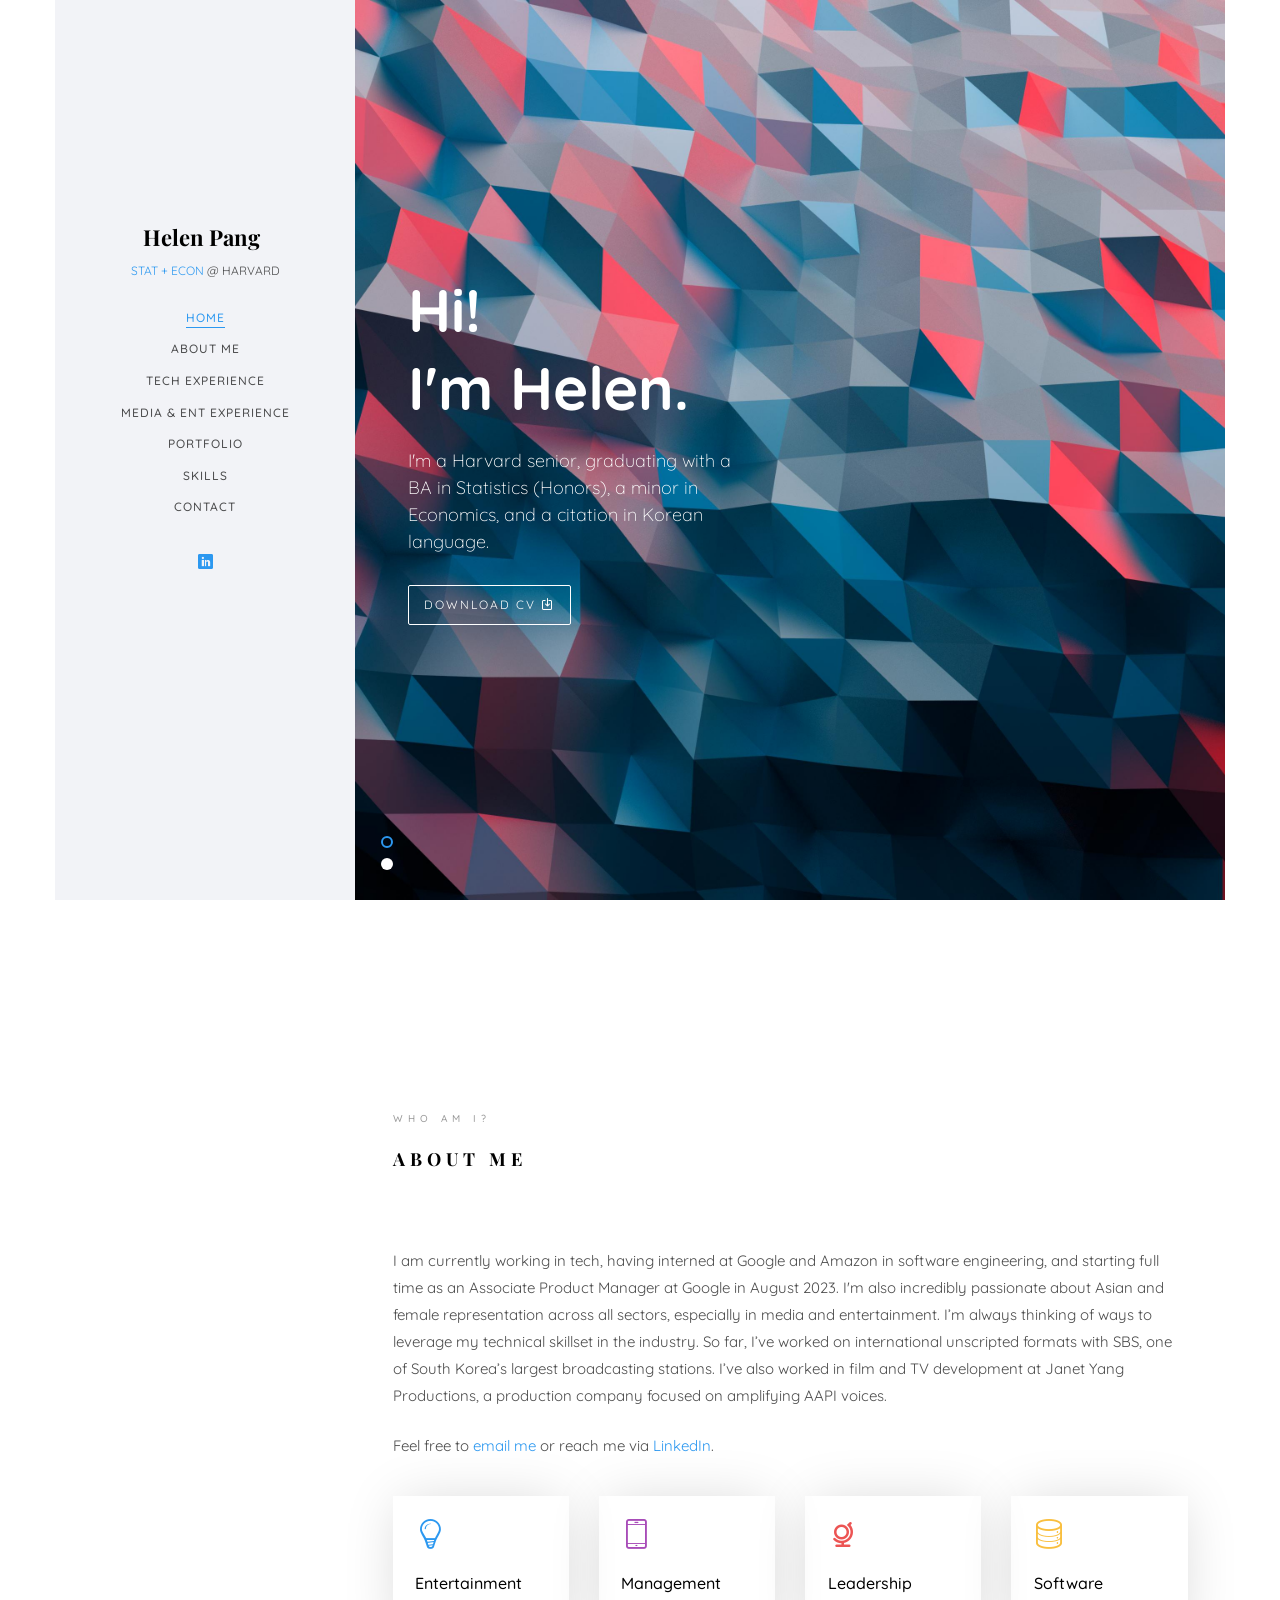
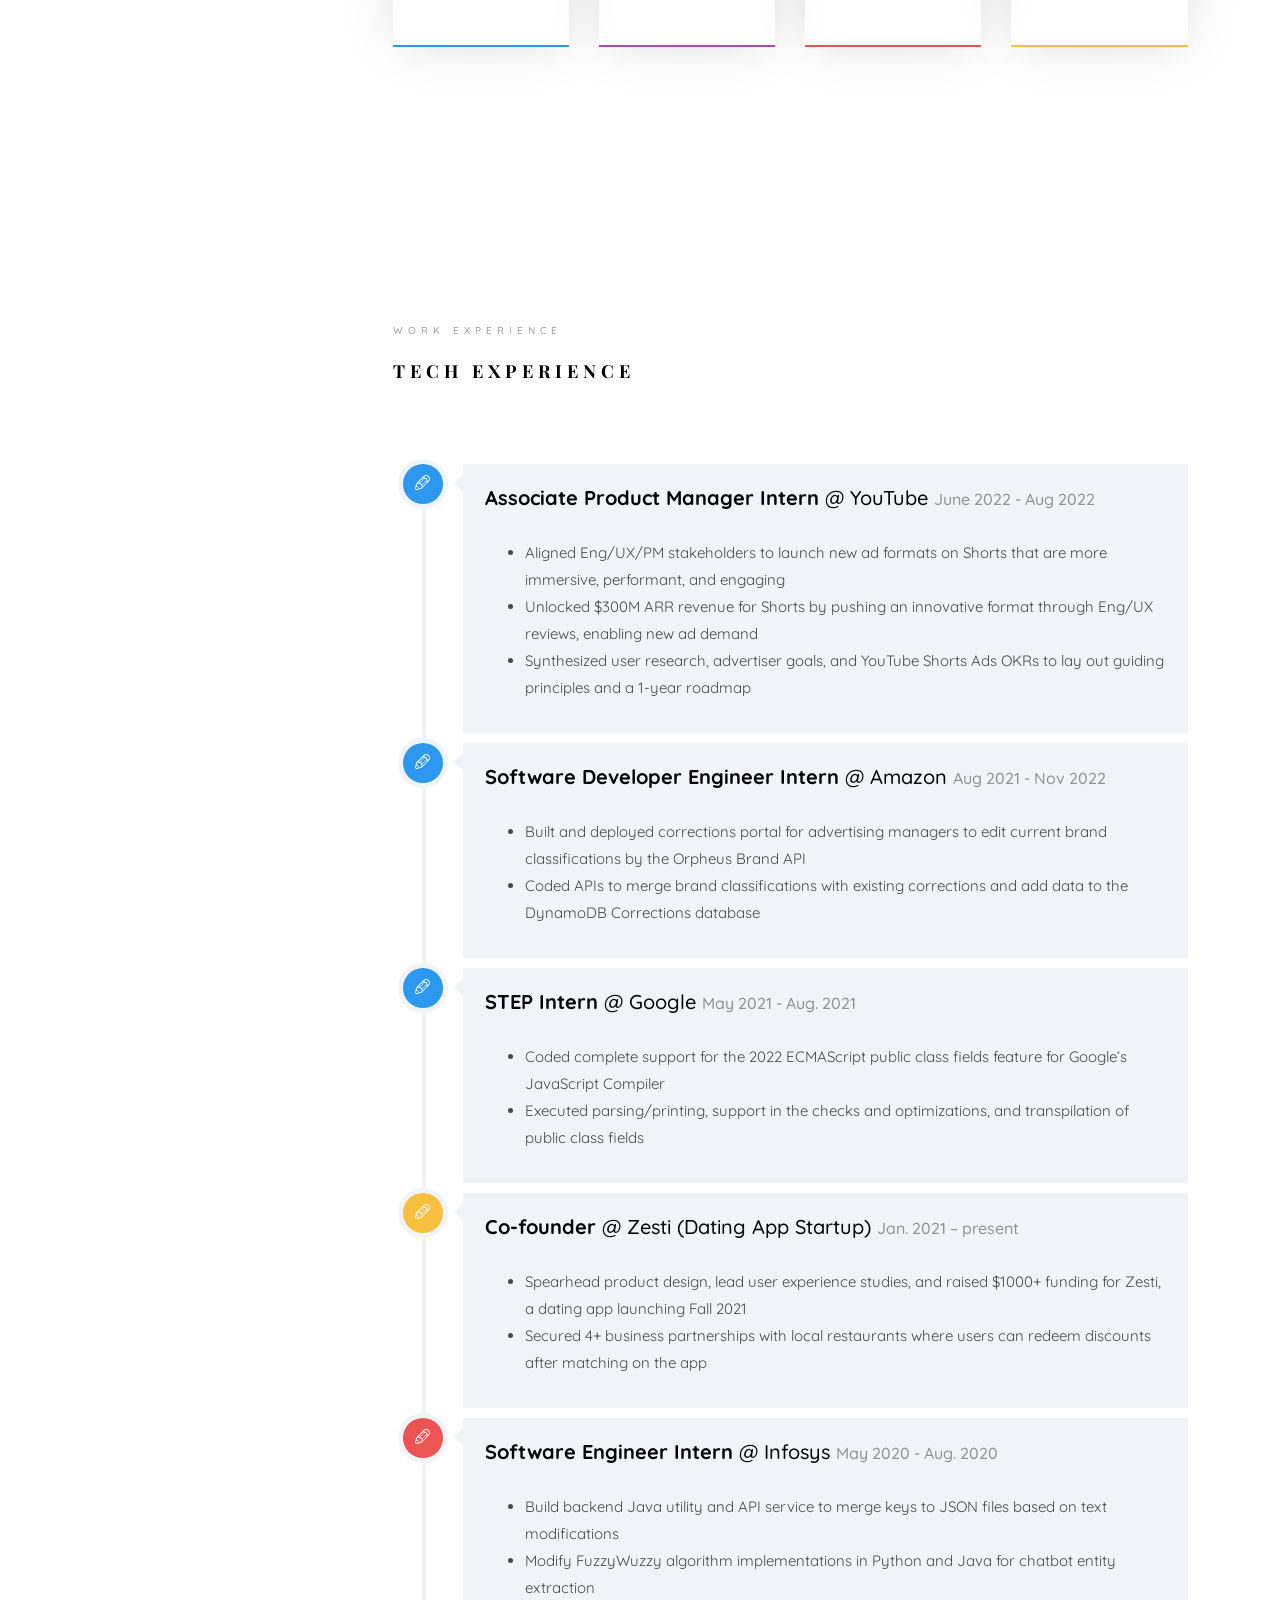
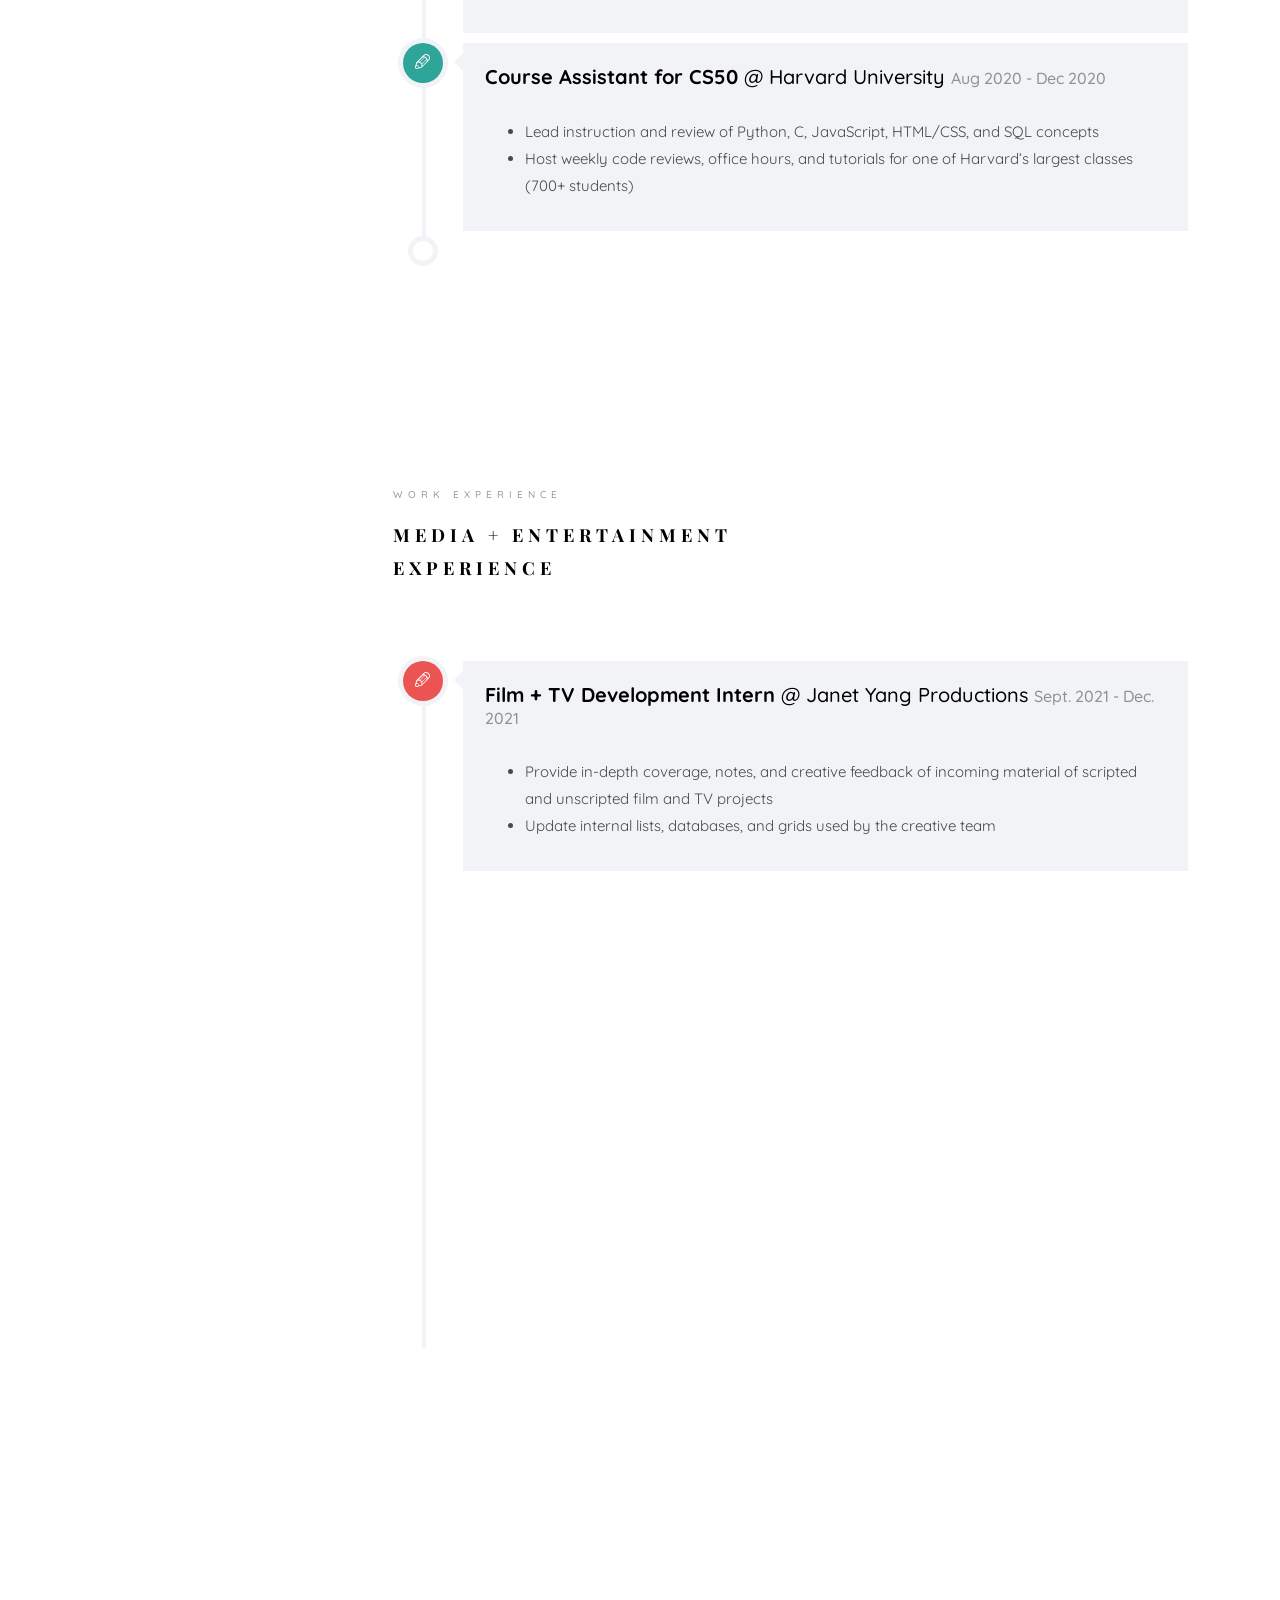
==== index.html @ 25d59688 "smal" ====
<!DOCTYPE HTML>
<html>
	<head>
	<meta charset="utf-8">
	<meta http-equiv="X-UA-Compatible" content="IE=edge">
	<title>Helen Pang</title>
	<meta name="viewport" content="width=device-width, initial-scale=1">
	<meta name="description" content="" />
	<meta name="keywords" content="" />
	<meta name="author" content="" />

  <!-- Facebook and Twitter integration -->
	<meta property="og:title" content=""/>
	<meta property="og:image" content=""/>
	<meta property="og:url" content=""/>
	<meta property="og:site_name" content=""/>
	<meta property="og:description" content=""/>
	<meta name="twitter:title" content="" />
	<meta name="twitter:image" content="" />
	<meta name="twitter:url" content="" />
	<meta name="twitter:card" content="" />

	<!-- Place favicon.ico and apple-touch-icon.png in the root directory -->
	<link rel="shortcut icon" href="favicon.ico">

	<link href="https://fonts.googleapis.com/css?family=Quicksand:300,400,500,700" rel="stylesheet">
	<link href="https://fonts.googleapis.com/css?family=Playfair+Display:400,400i,700" rel="stylesheet">
	
	<!-- Animate.css -->
	<link rel="stylesheet" href="css/animate.css">
	<!-- Icomoon Icon Fonts-->
	<link rel="stylesheet" href="css/icomoon.css">
	<!-- Bootstrap  -->
	<link rel="stylesheet" href="css/bootstrap.css">
	<!-- Flexslider  -->
	<link rel="stylesheet" href="css/flexslider.css">
	<!-- Flaticons  -->
	<link rel="stylesheet" href="fonts/flaticon/font/flaticon.css">
	<!-- Owl Carousel -->
	<link rel="stylesheet" href="css/owl.carousel.min.css">
	<link rel="stylesheet" href="css/owl.theme.default.min.css">
	<!-- Theme style  -->
	<link rel="stylesheet" href="css/style.css">

	<!-- Modernizr JS -->
	<script src="js/modernizr-2.6.2.min.js"></script>
	<!-- FOR IE9 below -->
	<!--[if lt IE 9]>
	<script src="js/respond.min.js"></script>
	<![endif]-->

	</head>
	<body>
	<div id="colorlib-page">
		<div class="container-wrap">
		<a href="#" class="js-colorlib-nav-toggle colorlib-nav-toggle" data-toggle="collapse" data-target="#navbar" aria-expanded="false" aria-controls="navbar"><i></i></a>
		<aside id="colorlib-aside" role="complementary" class="border js-fullheight">
			<div class="text-center">
				<div class="author-img" style="background-image: url(images/headshot.JPG);"></div>
				<h1 id="colorlib-logo"><a href="index.html">Helen Pang</a></h1>
				<span class="position"><a href="#">Stat + Econ</a> @ Harvard</span>
			</div>
			<nav id="colorlib-main-menu" role="navigation" class="navbar">
				<div id="navbar" class="collapse">
					<ul>
						<li class="active"><a href="#" data-nav-section="home">Home</a></li>
						<li><a href="#" data-nav-section="about">About Me</a></li>
						<li><a href="#" data-nav-section="experience1">Tech Experience</a></li>
						<li><a href="#" data-nav-section="experience2">Media & Ent Experience</a></li>
						<li><a href="#" data-nav-section="work">Portfolio</a></li>
						<li><a href="#" data-nav-section="skills">Skills</a></li>
						<li><a href="#" data-nav-section="contact">Contact</a></li>
					</ul>
				</div>
			</nav>

			<div class="colorlib-footer">
				<ul>
					<li><a href="https://www.linkedin.com/in/helen-pang" target=_blank><i class="icon-linkedin2"></i></a></li>
				</ul>
			</div>

		</aside>

		<div id="colorlib-main">
			<section id="colorlib-hero" class="js-fullheight" data-section="home">
				<div class="flexslider js-fullheight">
					<ul class="slides">
				   	<li style="background-image: url(images/geom.jpg);">
				   		<div class="overlay"></div>
				   		<div class="container-fluid">
				   			<div class="row">
					   			<div class="col-md-6 col-md-offset-3 col-md-pull-3 col-sm-12 col-xs-12 js-fullheight slider-text">
					   				<div class="slider-text-inner js-fullheight">
					   					<div class="desc">
						   					<h1>Hi! <br>I'm Helen.</h1>
						   					<h2>I'm a Harvard senior, graduating with a BA in Statistics (Honors), a minor in Economics, and a citation in Korean language. </h2>
												<p><a class="btn btn-primary btn-learn" href="./Helen Pang - Resume.pdf" download>Download CV <i class="icon-download4"></i></a></p>
											</div>
					   				</div>
					   			</div>
					   		</div>
				   		</div>
				   	</li>
				   	<li style="background-image: url(images/ggeom.jpg);">
				   		<div class="overlay"></div>
				   		<div class="container-fluid">
				   			<div class="row">
					   			<div class="col-md-6 col-md-offset-3 col-md-pull-3 col-sm-12 col-xs-12 js-fullheight slider-text">
					   				<div class="slider-text-inner">
					   					<div class="desc">
						   					<h1><br>Media &<br>Tech &<br>Data &<br> Leadership</h1>
												<h2>I am passionate about uplifting Asian and Asian-American perspectives. I apply quantitative methods to tangible fields: technology, product management, and statistics. Currently breaking into entertainment.</h2>
												<p><a class="btn btn-primary btn-learn" href="#portfolio" >View Portfolio <i class="icon-briefcase3"></i></a></p>
											</div>
					   				</div>
					   			</div>
					   		</div>
				   		</div>
				   	</li>
				  	</ul>
			  	</div>
			</section>

			<section class="colorlib-about" data-section="about">
				<div class="colorlib-narrow-content">
					<div class="row">
						<div class="col-md-12">
							<div class="row row-bottom-padded-sm animate-box" data-animate-effect="fadeInLeft">
								<div class="col-md-12">
									<div class="about-desc">
										<span class="heading-meta">Who Am I?</span>
										<h2 class="colorlib-heading">About Me</h2>
										<p>I am currently working in tech, having interned at Google and Amazon in software engineering, and starting full time as an Associate Product Manager at Google in August 2023. I'm also incredibly passionate about Asian and female representation across all sectors, especially in media and entertainment. I’m always thinking of ways to leverage my technical skillset in the industry. So far, I’ve worked on international unscripted formats with SBS, one of South Korea’s largest broadcasting stations. I’ve also worked in film and TV development at Janet Yang Productions, a production company focused on amplifying AAPI voices. </p>
										<p>Feel free to <a href="mailto:hpang@college.harvard.edu">email me</a> or reach me via <a href="https://www.linkedin.com/in/helen-pang" target="_blank">LinkedIn</a>.</p>
									</div>
								</div>
							</div>

							<div class="row">
								<div class="col-md-3 animate-box" data-animate-effect="fadeInLeft">
									<div class="services color-1">
										<span class="icon2"><i class="icon-bulb"></i></span>
										<h3>Entertainment</h3>
									</div>
								</div>
								<div class="col-md-3 animate-box" data-animate-effect="fadeInBottom">
									<div class="services color-4">
										<span class="icon2"><i class="icon-phone3"></i></span>
										<h3>Management</h3>
									</div>
								</div>
								<div class="col-md-3 animate-box" data-animate-effect="fadeInRight">
									<div class="services color-2">
										<span class="icon2"><i class="icon-globe-outline"></i></span>
										<h3>Leadership</h3>
									</div>
								</div>
								<div class="col-md-3 animate-box" data-animate-effect="fadeInTop">
									<div class="services color-3">
										<span class="icon2"><i class="icon-data"></i></span>
										<h3>Software</h3>
									</div>
								</div>
								
							</div>
						</div>
					</div>
				</div>
			</section>
				<section class="colorlib-experience" data-section="experience1">
				<div class="colorlib-narrow-content">
					<div class="row">
						<div class="col-md-6 col-md-offset-3 col-md-pull-3 animate-box" data-animate-effect="fadeInLeft">
							<span class="heading-meta">Work Experience</span>
							<h2 class="colorlib-heading animate-box">Tech Experience</h2>
						</div>
					</div>
					<div class="row">
						<div class="col-md-12">
				         <div class="timeline-centered">
							 	<article class="timeline-entry animate-box" data-animate-effect="fadeInLeft">
									<div class="timeline-entry-inner">

										<div class="timeline-icon color-1">
												<i class="icon-pen2"></i>
										</div>

										<div class="timeline-label">
												<h2><a href="#"><strong>Associate Product Manager Intern </strong> @ YouTube</a> <span> June 2022 - Aug 2022</span></h2>
												<ul>
													<li>Aligned Eng/UX/PM stakeholders to launch new ad formats on Shorts that are more immersive, performant, and engaging</li>
													<li>Unlocked $300M ARR revenue for Shorts by pushing an innovative format through Eng/UX reviews, enabling new ad demand</li>
													<li>Synthesized user research, advertiser goals, and YouTube Shorts Ads OKRs to lay out guiding principles and a 1-year roadmap</li>

											 	</ul>												 
										</div>
									</div>
								</article>
								<article class="timeline-entry animate-box" data-animate-effect="fadeInRight">
									<div class="timeline-entry-inner">

										<div class="timeline-icon color-1">
												<i class="icon-pen2"></i>
										</div>

										<div class="timeline-label">
												<h2><a href="#"><strong>Software Developer Engineer Intern</strong> @ Amazon</a> <span> Aug 2021 - Nov 2022</span></h2>
												<ul>
													<li>Built and deployed corrections portal for advertising managers to edit current brand classifications by the Orpheus Brand API</li>
													<li>Coded APIs to merge brand classifications with existing corrections and add data to the DynamoDB Corrections database</li>

											 	</ul>												 
										</div>
									</div>
								</article>
								<article class="timeline-entry animate-box" data-animate-effect="fadeInLeft">
									<div class="timeline-entry-inner">

										<div class="timeline-icon color-1">
												<i class="icon-pen2"></i>
										</div>

										<div class="timeline-label">
												<h2><a href="#"><strong>STEP Intern</strong> @ Google</a> <span> May 2021 - Aug. 2021</span></h2>
												<ul>
													<li>Coded complete support for the 2022 ECMAScript public class fields feature for Google’s JavaScript Compiler</li>
													<li>Executed parsing/printing, support in the checks and optimizations, and transpilation of public class fields</li>
											 	</ul>												 
										</div>
									</div>
								</article>
								<article class="timeline-entry animate-box" data-animate-effect="fadeInRight">
										<div class="timeline-entry-inner">
											 <div class="timeline-icon color-3">
													<i class="icon-pen2"></i>
											 </div>
											 <div class="timeline-label">
												 <h2><a href="#"><strong>Co-founder</strong> @ Zesti (Dating App Startup)</a> <span>Jan. 2021 – present</span></h2>
													 <ul>
														 <li>Spearhead product design, lead user experience studies, and raised $1000+ funding for Zesti, a dating app launching Fall 2021</li>
														 <li>Secured 4+ business partnerships with local restaurants where users can redeem discounts after matching on the app
														</li>
													</ul>
											 </div>
										</div>
								</article>
									<article class="timeline-entry animate-box" data-animate-effect="fadeInLeft">
										<div class="timeline-entry-inner">

											 <div class="timeline-icon color-2">
													<i class="icon-pen2"></i>
											 </div>

											 <div class="timeline-label">
													<h2><a href="#"><strong>Software Engineer Intern</strong> @ Infosys</a> <span> May 2020 - Aug. 2020</span></h2>
													<ul>
														<li>Build backend Java utility and API service to merge keys to JSON files based on text modifications</li>
														<li>Modify FuzzyWuzzy algorithm implementations in Python and Java for chatbot entity extraction</li>
												 </ul>											 
											</div>
										</div>
								 	</article>
					       
							<article class="timeline-entry animate-box" data-animate-effect="fadeInRight">
									<div class="timeline-entry-inner">
										 <div class="timeline-icon color-5">
												<i class="icon-pen2"></i>
										 </div>
										 <div class="timeline-label">
											 <h2><a href="#"><strong>Course Assistant for CS50</strong> @ Harvard University</a> <span>Aug 2020 - Dec 2020</span></h2>
												 <ul>
													 <li>Lead instruction and review of Python, C, JavaScript, HTML/CSS, and SQL concepts</li>
													 <li>Host weekly code reviews, office hours, and tutorials for one of Harvard’s largest classes (700+ students)</li>
												</ul>
										 </div>
									</div>
								</article>
							
					         <article class="timeline-entry begin animate-box" data-animate-effect="fadeInBottom">
					            <div class="timeline-entry-inner">
					               <div class="timeline-icon color-none">
					               </div>
					            </div>
					         </article>
					      </div>
					   </div>
				   </div>
				</div>
			</section>

			<section class="colorlib-experience" data-section="experience2">
					<div class="colorlib-narrow-content">
						<div class="row">
							<div class="col-md-6 col-md-offset-3 col-md-pull-3 animate-box" data-animate-effect="fadeInLeft">
								<span class="heading-meta">Work Experience</span>
								<h2 class="colorlib-heading animate-box">Media + Entertainment Experience</h2>
							</div>
						</div>
						<div class="row">
							<div class="col-md-12">
							 <div class="timeline-centered">
								
							<article class="timeline-entry animate-box" data-animate-effect="fadeInRight">
									<div class="timeline-entry-inner">
										 <div class="timeline-icon color-2">
												<i class="icon-pen2"></i>
										 </div>
										 <div class="timeline-label">
											 <h2><a href="#"><strong>Film + TV Development Intern</strong> @ Janet Yang Productions</a> <span>Sept. 2021 - Dec. 2021</span></h2>
												 <ul>
													 <li>Provide in-depth coverage, notes, and creative feedback of incoming material of scripted and unscripted film and TV projects</li>
													 <li>Update internal lists, databases, and grids used by the creative team</li>
												</ul>
										 </div>
									</div>
							</article>	
							
								<article class="timeline-entry animate-box" data-animate-effect="fadeInLeft">
											<div class="timeline-entry-inner">
												 <div class="timeline-icon color-5">
														<i class="icon-pen2"></i>
												 </div>
												 <div class="timeline-label">
													 <h2><a href="#"><strong>Global Content Business Team Intern</strong> @ Seoul Broadcasting Station</a> <span>Feb. 2021 – June 2021</span></h2>
														 <ul>
															 <li>Devised pitching and marketing strategy for the selling of SBS’ Korean reality television show formats to the United States</li>
															 <li>Mapped out competitive landscape and generated contacts for SBS’ entry to the Korean pop concert industry in America</li>
														</ul>
												 </div>
											</div>
								</article>
								

								<article class="timeline-entry animate-box" data-animate-effect="fadeInRight">
										<div class="timeline-entry-inner">
											 <div class="timeline-icon color-5">
													<i class="icon-pen2"></i>
											 </div>
											 <div class="timeline-label">
												 <h2><a href="#"><strong>Conference Director</strong> @ Harvard Association for US-China Relations</a> <span>Sept. 2019 - Present</span></h2>
													 <ul>
														 <li>Directed logistics for 1400 attendees of G20 Summit partner HSYLC, the largest student-run educational conference in China</li>
														 <li>Built student portals and wrote class-sorting algorithm for conferences under HAUSCRTech</li>
													</ul>
											 </div>
										</div>
								</article>
	
							   
	
								 <article class="timeline-entry begin animate-box" data-animate-effect="fadeInBottom">
									<div class="timeline-entry-inner">
									   <div class="timeline-icon color-none">
									   </div>
									</div>
								 </article>
							  </div>
						   </div>
					   </div>
					</div>
				</section>

				<section class="colorlib-work" data-section="work" id="portfolio">
					<div class="colorlib-narrow-content">
						<div class="row">
							<div class="col-md-6 col-md-offset-3 col-md-pull-3 animate-box" data-animate-effect="fadeInLeft">
								<span class="heading-meta">My Work</span>
								<h2 class="colorlib-heading animate-box">Portfolio</h2>
							</div>
						</div>
						<div class="row">
							<div class="col-md-6 animate-box" data-animate-effect="fadeInRight">
								<div class="project" style="background-image: url(images/zesti.jpg);">
									<div class="desc">
										<div class="con">
											<h3><a href="work.html">Zesti</a></h3>
											<span>Harvard-founded dating app launching Fall 2021. Join our waitlist!</span>
											<p class="icon">
												<span><a href="https://www.zestiharvard.com/" target=_blank>Website</a></span>
												<span><a href="https://www.zestiharvard.com/" target=_blank><i class="icon-share3"></i></a></span>
											</p>
										</div>
									</div>
								</div>
							</div>
						<div class="row">
							<div class="col-md-6 animate-box" data-animate-effect="fadeInLeft">
								<div class="project" style="background-image: url(images/captionr.png);">
									<div class="desc">
										<div class="con">
											<h3><a href="work.html">Captionr</a></h3>
											<span>Full stack picture captioning social media platform. Created for Harvard Student Agencies DEV Winter Bootcamp.</span>
											<p class="icon">
												<span><a href="https://github.com/helenlpang/captionr" target=_blank>Github</a></span>
												<span><a href="#" target=_blank><i class="icon-share3"></i></a></span>
											</p>
										</div>
									</div>
								</div>
							</div>
							<div class="col-md-6 animate-box" data-animate-effect="fadeInRight">
								<div class="project" style="background-image: url(images/aacf.png);">
									<div class="desc">
										<div class="con">
											<h3><a href="https://helenlpang.github.io/aacf-website" target=_blank>Church Finder + AACF Database</a></h3>
											<span>Church finder for the Cambridge area and membership database for the Harvard-Radcliffe Asian American Christian Fellowship.</span>
											<p class="icon">
												<span><a href="https://github.com/helenlpang/aacf-website" target=_blank>Github</a></span>
												<span><a href="https://helenlpang.github.io/aacf-website" target=_blank><i class="icon-share3"></i></a></span>
											</p>
										</div>
									</div>
								</div>
							</div>
							<div class="col-md-6 animate-box" data-animate-effect="fadeInRight">
								<div class="project" style="background-image: url(images/network.png);">
									<div class="desc">
										<div class="con">
											<h3><a href="https://jeremiah-kim.shinyapps.io/Social_Connections/" target=_blank>Harvard Social Connection Analysis</a></h3>
											<span>Social network analysis and data visualization for the social environment of Harvard's Class of 2023.</span>
											<p class="icon">
												<span><a href="https://github.com/helenlpang/Social_Connections_Public" target=_blank>Github</a></span>
												<span><a href="https://jeremiah-kim.shinyapps.io/Social_Connections/" target=_blank><i class="icon-share3"></i></a></span>
											</p>
										</div>
									</div>
								</div>
							</div>
							<div class="col-md-6 animate-box" data-animate-effect="fadeInTop">
								<div class="project" style="background-image: url(images/breeze.gif);">
									<div class="desc">
										<div class="con">
											<h3><a href="https://devpost.com/software/breeze-m7sb5a" target=_blank>Breeze</a></h3>
											<span>Tech and hardware startup @ University of Pennsylvania. Automated window attachment which opens and closes based on temperature and weather detection.</span>
											<p class="icon">
												<span><a href="https://devpost.com/software/breeze-m7sb5a" target=_blank><i class="icon-share3"></i></a></span>
											</p>
										</div>
									</div>
								</div>
							</div>
							<div class="col-md-6 animate-box" data-animate-effect="fadeInBottom">
								<div class="project" style="background-image: url(images/poster.png);">
									<div class="desc">
										<div class="con">
											<h3><a href="https://drive.google.com/file/d/1cWxyV0iwoKXc0q15_zpFZFiiLJtedRcu/view?usp=sharing" target=_blank>Space Battery Research</a></h3>
											<span>Completed 360-hour research project at the University of Kentucky. Searched for liquid electrolyte for space battery. Worked in conjunction with MIT.</span>
											<p class="icon">
												<span><a href="https://drive.google.com/file/d/1cWxyV0iwoKXc0q15_zpFZFiiLJtedRcu/view?usp=sharing" target=_blank><i class="icon-share3"></i></a></span>
											</p>
										</div>
									</div>
								</div>
							</div>
							<div class="col-md-6 animate-box" data-animate-effect="fadeInLeft">
								<div class="project" style="background-image: url(images/inverse.png);">
									<div class="desc">
										<div class="con">
											<h3><a href="https://www.inverse.com/article/48326-helen-pang-chem-and-coding-rock-star" target=_blank>Inverse Spotlight Feature</a></h3>
											<span>Spotlighted on Inverse's front page for my national girls in STEM advocacy. </span>
											<p class="icon">
												<span><a href="https://www.inverse.com/article/48326-helen-pang-chem-and-coding-rock-star" target=_blank><i class="icon-share3"></i></a></span>
											</p>
										</div>
									</div>
								</div>
							</div>
							<div class="col-md-6 animate-box" data-animate-effect="fadeInRight">
								<div class="project" style="background-image: url(images/PP.png);">
									<div class="desc">
										<div class="con">
											<h3><a href="http://kgsc.org/2016/05/pursuing-passions/" target=_blank>KGSC Article Feature</a></h3>
											<span>Authored an article for the Kentucky Girls in STEM Collaborative arguing for youth representation in STEM advocacy initatives.</span>
											<p class="icon">
												<span><a href="http://kgsc.org/2016/05/pursuing-passions/" target=_blank><i class="icon-share3"></i></a></span>
											</p>
										</div>
									</div>
								</div>
							</div>
						</div>
						
					</div>
				</section>

			
			<section class="colorlib-skills" data-section="skills">
				<div class="colorlib-narrow-content">
					<div class="row">
						<div class="col-md-6 col-md-offset-3 col-md-pull-3 animate-box" data-animate-effect="fadeInLeft">
							<span class="heading-meta"> My Skills </span>
							<h2 class="colorlib-heading animate-box">Coding Languages & Frameworks</h2>
						</div>
					</div>
					<div class="row">
						<div class="col-md-6 animate-box" data-animate-effect="fadeInLeft">
							<div class="progress-wrap">
								<h3>Java</h3>
								<div class="progress">
								 	<div class="progress-bar color-1" role="progressbar" aria-valuenow="95"
								  	aria-valuemin="0" aria-valuemax="100" style="width:95%">
								    <!-- <span>95%</span> -->
								  	</div>
								</div>
							</div>
						</div>
						<div class="col-md-6 animate-box" data-animate-effect="fadeInRight">
							<div class="progress-wrap">
								<h3>React</h3>
								<div class="progress">
								 	<div class="progress-bar color-2" role="progressbar" aria-valuenow="70"
								  	aria-valuemin="0" aria-valuemax="100" style="width:70%">
								    <!-- <span>60%</span> -->
								  	</div>
								</div>
							</div>
						</div>
						<div class="col-md-6 animate-box" data-animate-effect="fadeInLeft">
							<div class="progress-wrap">
								<h3>Python</h3>
								<div class="progress">
								 	<div class="progress-bar color-3" role="progressbar" aria-valuenow="75"
								  	aria-valuemin="0" aria-valuemax="100" style="width:75%">
								    <!-- <span>75%</span> -->
								  	</div>
								</div>
							</div>
						</div>
						<div class="col-md-6 animate-box" data-animate-effect="fadeInRight">
							<div class="progress-wrap">
								<h3>JavaScript</h3>
								<div class="progress">
								 	<div class="progress-bar color-4" role="progressbar" aria-valuenow="85"
								  	aria-valuemin="0" aria-valuemax="100" style="width:85%">
								    <!-- <span>80%</span> -->
								  	</div>
								</div>
							</div>
						</div>
						<div class="col-md-6 animate-box" data-animate-effect="fadeInLeft">
							<div class="progress-wrap">
								<h3>C</h3>
								<div class="progress">
								 	<div class="progress-bar color-5" role="progressbar" aria-valuenow="60"
								  	aria-valuemin="0" aria-valuemax="100" style="width:60%">
								    <!-- <span>60%</span> -->
								  	</div>
								</div>
							</div>
						</div>
						<div class="col-md-6 animate-box" data-animate-effect="fadeInRight">
							<div class="progress-wrap">
								<h3>HTML/CSS</h3>
								<div class="progress">
								 	<div class="progress-bar color-6" role="progressbar" aria-valuenow="85"
								  	aria-valuemin="0" aria-valuemax="100" style="width:85%">
								    <!-- <span>85%</span> -->
								  	</div>
								</div>
							</div>
						</div>
						<div class="col-md-6 animate-box" data-animate-effect="fadeInRight">
								<div class="progress-wrap">
									<h3>R</h3>
									<div class="progress">
										 <div class="progress-bar color-7" role="progressbar" aria-valuenow="85"
											aria-valuemin="0" aria-valuemax="100" style="width:85%">
											<!-- <span>85%</span> -->
											</div>
									</div>
								</div>
							</div>
							<div class="col-md-6 animate-box" data-animate-effect="fadeInRight">
									<div class="progress-wrap">
										<h3>SQL</h3>
										<div class="progress">
											 <div class="progress-bar color-8" role="progressbar" aria-valuenow="90"
												aria-valuemin="0" aria-valuemax="100" style="width:90%">
												<!-- <span>95%</span> -->
												</div>
										</div>
									</div>
								</div>
					</div>
				</div>
			</section>
 
			<section class="colorlib-services" data-section="services">
				<div class="colorlib-narrow-content">
					<div class="row">
						<div class="col-md-6 col-md-offset-3 col-md-pull-3 animate-box" data-animate-effect="fadeInLeft">
							<h2 class="colorlib-heading">Stacks I have used</h2>
						</div>
					</div>
					<div class="row row-pt-md">
						<div class="col-md-4 text-center animate-box">
							<div class="services color-1">
								<span class="icon">
									<i class="icon-bulb"></i>
								</span>
								<div class="desc">
									<h3>MERN Stack</h3>
									<p>JavaScript + MongoDB + Express + ReactJS + Node.js <br/><br/></p>
									<h4>Project: <a href="https://github.com/helenlpang/aacf-website" target="_blank">Church Finder</a></h4>
								</div>
							</div>
						</div>
						<div class="col-md-4 text-center animate-box">
							<div class="services color-2">
								<span class="icon">
									<i class="icon-data"></i>
								</span>
								<div class="desc">
									<h3>PRAN Stack</h3>
									<p>Postgres + React.js + Apollo (GraphQL) + Node.js <br/><br/></p>
									<h4>Project: <a href="https://github.com/helenlpang/captionr" target="_blank">Captionr</a></h4>
								</div>
							</div>
						</div>

					</div>
				</div>
			</section>
			
		 
			<section class="colorlib-contact" data-section="contact">
				<div class="colorlib-narrow-content">
					<div class="row">
						<div class="col-md-6 col-md-offset-3 col-md-pull-3 animate-box" data-animate-effect="fadeInLeft">
							<span class="heading-meta">Get in Touch</span>
							<h2 class="colorlib-heading">Contact</h2>
						</div>
					</div>
					<div class="row">
						<div class="col-md-5">
							<div class="colorlib-feature colorlib-feature-sm animate-box" data-animate-effect="fadeInLeft">
								<div class="colorlib-icon">
									<a href="mailto:hpang@college.harvard.edu"><i class="icon-mail5"></i></a>
								</div>
								<div class="colorlib-text">
									<a href="mailto:hpang@college.harvard.edu">hpang@college.harvard.edu</a>
								</div>
							</div>
						
							<div class="colorlib-feature colorlib-feature-sm animate-box" data-animate-effect="fadeInLeft">
								<div class="colorlib-icon">
									<a href="https://www.linkedin.com/in/helen-pang"><i class="icon-social-linkedin"></i></a>
								</div>
								<div class="colorlib-text">
									<a href="https://www.linkedin.com/in/helen-pang">linkedin.com/in/helen-pang</a>
								</div>
							</div>

						</div>
						

					</div>
				</div>
			</section>

		</div><!-- end:colorlib-main -->
	</div><!-- end:container-wrap -->
	</div><!-- end:colorlib-page -->

	<!-- jQuery -->
	<script src="js/jquery.min.js"></script>
	<!-- jQuery Easing -->
	<script src="js/jquery.easing.1.3.js"></script>
	<!-- Bootstrap -->
	<script src="js/bootstrap.min.js"></script>
	<!-- Waypoints -->
	<script src="js/jquery.waypoints.min.js"></script>
	<!-- Flexslider -->
	<script src="js/jquery.flexslider-min.js"></script>
	<!-- Owl carousel -->
	<script src="js/owl.carousel.min.js"></script>
	<!-- Counters -->
	<script src="js/jquery.countTo.js"></script>
	
	
	<!-- MAIN JS -->
	<script src="js/main.js"></script>

	</body>
</html>
---- css/icomoon.css ----
@font-face {
  font-family: 'icomoon';
  src:  url('fonts/icomoon.eot?6py85u');
  src:  url('fonts/icomoon.eot?6py85u#iefix') format('embedded-opentype'),
    url('fonts/icomoon.ttf?6py85u') format('truetype'),
    url('fonts/icomoon.woff?6py85u') format('woff'),
    url('fonts/icomoon.svg?6py85u#icomoon') format('svg');
  font-weight: normal;
  font-style: normal;
}

[class^="icon-"], [class*=" icon-"] {
  /* use !important to prevent issues with browser extensions that change fonts */
  font-family: 'icomoon' !important;
  speak: none;
  font-style: normal;
  font-weight: normal;
  font-variant: normal;
  text-transform: none;
  line-height: 1;

  /* Better Font Rendering =========== */
  -webkit-font-smoothing: antialiased;
  -moz-osx-font-smoothing: grayscale;
}

.icon-times:before {
  content: "\e930";
}
.icon-tick:before {
  content: "\e931";
}
.icon-plus:before {
  content: "\e932";
}
.icon-minus:before {
  content: "\e933";
}
.icon-equals:before {
  content: "\e934";
}
.icon-divide:before {
  content: "\e935";
}
.icon-chevron-right:before {
  content: "\e936";
}
.icon-chevron-left:before {
  content: "\e937";
}
.icon-arrow-right-thick:before {
  content: "\e938";
}
.icon-arrow-left-thick:before {
  content: "\e939";
}
.icon-th-small:before {
  content: "\e93a";
}
.icon-th-menu:before {
  content: "\e93b";
}
.icon-th-list:before {
  content: "\e93c";
}
.icon-th-large:before {
  content: "\e93d";
}
.icon-home:before {
  content: "\e93e";
}
.icon-arrow-forward:before {
  content: "\e93f";
}
.icon-arrow-back:before {
  content: "\e940";
}
.icon-rss:before {
  content: "\e941";
}
.icon-location:before {
  content: "\e942";
}
.icon-link:before {
  content: "\e943";
}
.icon-image:before {
  content: "\e944";
}
.icon-arrow-up-thick:before {
  content: "\e945";
}
.icon-arrow-down-thick:before {
  content: "\e946";
}
.icon-starburst:before {
  content: "\e947";
}
.icon-starburst-outline:before {
  content: "\e948";
}
.icon-star3:before {
  content: "\e949";
}
.icon-flow-children:before {
  content: "\e94a";
}
.icon-export:before {
  content: "\e94b";
}
.icon-delete2:before {
  content: "\e94c";
}
.icon-delete-outline:before {
  content: "\e94d";
}
.icon-cloud-storage:before {
  content: "\e94e";
}
.icon-wi-fi:before {
  content: "\e94f";
}
.icon-heart:before {
  content: "\e950";
}
.icon-flash:before {
  content: "\e951";
}
.icon-cancel:before {
  content: "\e952";
}
.icon-backspace:before {
  content: "\e953";
}
.icon-attachment:before {
  content: "\e954";
}
.icon-arrow-move:before {
  content: "\e955";
}
.icon-warning:before {
  content: "\e956";
}
.icon-user:before {
  content: "\e957";
}
.icon-radar:before {
  content: "\e958";
}
.icon-lock-open:before {
  content: "\e959";
}
.icon-lock-closed:before {
  content: "\e95a";
}
.icon-location-arrow:before {
  content: "\e95b";
}
.icon-info:before {
  content: "\e95c";
}
.icon-user-delete:before {
  content: "\e95d";
}
.icon-user-add:before {
  content: "\e95e";
}
.icon-media-pause:before {
  content: "\e95f";
}
.icon-group:before {
  content: "\e960";
}
.icon-chart-pie:before {
  content: "\e961";
}
.icon-chart-line:before {
  content: "\e962";
}
.icon-chart-bar:before {
  content: "\e963";
}
.icon-chart-area:before {
  content: "\e964";
}
.icon-video:before {
  content: "\e965";
}
.icon-point-of-interest:before {
  content: "\e966";
}
.icon-infinity:before {
  content: "\e967";
}
.icon-globe:before {
  content: "\e968";
}
.icon-eye:before {
  content: "\e969";
}
.icon-cog:before {
  content: "\e96a";
}
.icon-camera:before {
  content: "\e96b";
}
.icon-upload:before {
  content: "\e96c";
}
.icon-scissors:before {
  content: "\e96d";
}
.icon-refresh:before {
  content: "\e96e";
}
.icon-pin:before {
  content: "\e96f";
}
.icon-key:before {
  content: "\e970";
}
.icon-info-large:before {
  content: "\e971";
}
.icon-eject:before {
  content: "\e972";
}
.icon-download:before {
  content: "\e973";
}
.icon-zoom:before {
  content: "\e974";
}
.icon-zoom-out:before {
  content: "\e975";
}
.icon-zoom-in:before {
  content: "\e976";
}
.icon-sort-numerically:before {
  content: "\e977";
}
.icon-sort-alphabetically:before {
  content: "\e978";
}
.icon-input-checked:before {
  content: "\e979";
}
.icon-calender:before {
  content: "\e97a";
}
.icon-world2:before {
  content: "\e97b";
}
.icon-notes:before {
  content: "\e97c";
}
.icon-code:before {
  content: "\e97d";
}
.icon-arrow-sync:before {
  content: "\e97e";
}
.icon-arrow-shuffle:before {
  content: "\e97f";
}
.icon-arrow-repeat:before {
  content: "\e980";
}
.icon-arrow-minimise:before {
  content: "\e981";
}
.icon-arrow-maximise:before {
  content: "\e982";
}
.icon-arrow-loop:before {
  content: "\e983";
}
.icon-anchor:before {
  content: "\e984";
}
.icon-spanner:before {
  content: "\e985";
}
.icon-puzzle:before {
  content: "\e986";
}
.icon-power:before {
  content: "\e987";
}
.icon-plane:before {
  content: "\e988";
}
.icon-pi:before {
  content: "\e989";
}
.icon-phone:before {
  content: "\e98a";
}
.icon-microphone2:before {
  content: "\e98b";
}
.icon-media-rewind:before {
  content: "\e98c";
}
.icon-flag:before {
  content: "\e98d";
}
.icon-adjust-brightness:before {
  content: "\e98e";
}
.icon-waves:before {
  content: "\e98f";
}
.icon-social-twitter:before {
  content: "\e990";
}
.icon-social-facebook:before {
  content: "\e991";
}
.icon-social-dribbble:before {
  content: "\e992";
}
.icon-media-stop:before {
  content: "\e993";
}
.icon-media-record:before {
  content: "\e994";
}
.icon-media-play:before {
  content: "\e995";
}
.icon-media-fast-forward:before {
  content: "\e996";
}
.icon-media-eject:before {
  content: "\e997";
}
.icon-social-vimeo:before {
  content: "\e998";
}
.icon-social-tumbler:before {
  content: "\e999";
}
.icon-social-skype:before {
  content: "\e99a";
}
.icon-social-pinterest:before {
  content: "\e99b";
}
.icon-social-linkedin:before {
  content: "\e99c";
}
.icon-social-last-fm:before {
  content: "\e99d";
}
.icon-social-github:before {
  content: "\e99e";
}
.icon-social-flickr:before {
  content: "\e99f";
}
.icon-at:before {
  content: "\e9a0";
}
.icon-times-outline:before {
  content: "\e9a1";
}
.icon-plus-outline:before {
  content: "\e9a2";
}
.icon-minus-outline:before {
  content: "\e9a3";
}
.icon-tick-outline:before {
  content: "\e9a4";
}
.icon-th-large-outline:before {
  content: "\e9a5";
}
.icon-equals-outline:before {
  content: "\e9a6";
}
.icon-divide-outline:before {
  content: "\e9a7";
}
.icon-chevron-right-outline:before {
  content: "\e9a8";
}
.icon-chevron-left-outline:before {
  content: "\e9a9";
}
.icon-arrow-right-outline:before {
  content: "\e9aa";
}
.icon-arrow-left-outline:before {
  content: "\e9ab";
}
.icon-th-small-outline:before {
  content: "\e9ac";
}
.icon-th-menu-outline:before {
  content: "\e9ad";
}
.icon-th-list-outline:before {
  content: "\e9ae";
}
.icon-news2:before {
  content: "\e9b1";
}
.icon-home-outline:before {
  content: "\e9b2";
}
.icon-arrow-up-outline:before {
  content: "\e9b3";
}
.icon-arrow-forward-outline:before {
  content: "\e9b4";
}
.icon-arrow-down-outline:before {
  content: "\e9b5";
}
.icon-arrow-back-outline:before {
  content: "\e9b6";
}
.icon-trash3:before {
  content: "\e9b7";
}
.icon-rss-outline:before {
  content: "\e9b8";
}
.icon-message:before {
  content: "\e9b9";
}
.icon-location-outline:before {
  content: "\e9ba";
}
.icon-link-outline:before {
  content: "\e9bb";
}
.icon-image-outline:before {
  content: "\e9bc";
}
.icon-export-outline:before {
  content: "\e9bd";
}
.icon-cross:before {
  content: "\e9be";
}
.icon-wi-fi-outline:before {
  content: "\e9bf";
}
.icon-star-outline:before {
  content: "\e9c0";
}
.icon-media-pause-outline:before {
  content: "\e9c1";
}
.icon-mail:before {
  content: "\e9c2";
}
.icon-heart-outline:before {
  content: "\e9c3";
}
.icon-flash-outline:before {
  content: "\e9c4";
}
.icon-cancel-outline:before {
  content: "\e9c5";
}
.icon-beaker:before {
  content: "\e9c6";
}
.icon-arrow-move-outline:before {
  content: "\e9c7";
}
.icon-watch2:before {
  content: "\e9c8";
}
.icon-warning-outline:before {
  content: "\e9c9";
}
.icon-time:before {
  content: "\e9ca";
}
.icon-radar-outline:before {
  content: "\e9cb";
}
.icon-lock-open-outline:before {
  content: "\e9cc";
}
.icon-location-arrow-outline:before {
  content: "\e9cd";
}
.icon-info-outline:before {
  content: "\e9ce";
}
.icon-backspace-outline:before {
  content: "\e9cf";
}
.icon-attachment-outline:before {
  content: "\e9d0";
}
.icon-user-outline:before {
  content: "\e9d1";
}
.icon-user-delete-outline:before {
  content: "\e9d2";
}
.icon-user-add-outline:before {
  content: "\e9d3";
}
.icon-lock-closed-outline:before {
  content: "\e9d4";
}
.icon-group-outline:before {
  content: "\e9d5";
}
.icon-chart-pie-outline:before {
  content: "\e9d6";
}
.icon-chart-line-outline:before {
  content: "\e9d7";
}
.icon-chart-bar-outline:before {
  content: "\e9d8";
}
.icon-chart-area-outline:before {
  content: "\e9d9";
}
.icon-video-outline:before {
  content: "\e9da";
}
.icon-point-of-interest-outline:before {
  content: "\e9db";
}
.icon-map:before {
  content: "\e9dc";
}
.icon-key-outline:before {
  content: "\e9dd";
}
.icon-infinity-outline:before {
  content: "\e9de";
}
.icon-globe-outline:before {
  content: "\e9df";
}
.icon-eye-outline:before {
  content: "\e9e0";
}
.icon-cog-outline:before {
  content: "\e9e1";
}
.icon-camera-outline:before {
  content: "\e9e2";
}
.icon-upload-outline:before {
  content: "\e9e3";
}
.icon-support:before {
  content: "\e9e4";
}
.icon-scissors-outline:before {
  content: "\e9e5";
}
.icon-refresh-outline:before {
  content: "\e9e6";
}
.icon-info-large-outline:before {
  content: "\e9e7";
}
.icon-eject-outline:before {
  content: "\e9e8";
}
.icon-download-outline:before {
  content: "\e9e9";
}
.icon-battery-mid:before {
  content: "\e9ea";
}
.icon-battery-low:before {
  content: "\e9eb";
}
.icon-battery-high:before {
  content: "\e9ec";
}
.icon-zoom-outline:before {
  content: "\e9ed";
}
.icon-zoom-out-outline:before {
  content: "\e9ee";
}
.icon-zoom-in-outline:before {
  content: "\e9ef";
}
.icon-tag3:before {
  content: "\e9f0";
}
.icon-tabs-outline:before {
  content: "\e9f1";
}
.icon-pin-outline:before {
  content: "\e9f2";
}
.icon-message-typing:before {
  content: "\e9f3";
}
.icon-directions:before {
  content: "\e9f4";
}
.icon-battery-full:before {
  content: "\e9f5";
}
.icon-battery-charge:before {
  content: "\e9f6";
}
.icon-pipette:before {
  content: "\e9f7";
}
.icon-pencil:before {
  content: "\e9f8";
}
.icon-folder:before {
  content: "\e9f9";
}
.icon-folder-delete:before {
  content: "\e9fa";
}
.icon-folder-add:before {
  content: "\e9fb";
}
.icon-edit:before {
  content: "\e9fc";
}
.icon-document:before {
  content: "\e9fd";
}
.icon-document-delete:before {
  content: "\e9fe";
}
.icon-document-add:before {
  content: "\e9ff";
}
.icon-brush:before {
  content: "\ea00";
}
.icon-thumbs-up:before {
  content: "\ea01";
}
.icon-thumbs-down:before {
  content: "\ea02";
}
.icon-pen:before {
  content: "\ea03";
}
.icon-sort-numerically-outline:before {
  content: "\ea04";
}
.icon-sort-alphabetically-outline:before {
  content: "\ea05";
}
.icon-social-last-fm-circular:before {
  content: "\ea06";
}
.icon-social-github-circular:before {
  content: "\ea07";
}
.icon-compass:before {
  content: "\ea08";
}
.icon-bookmark:before {
  content: "\ea09";
}
.icon-input-checked-outline:before {
  content: "\ea0a";
}
.icon-code-outline:before {
  content: "\ea0b";
}
.icon-calender-outline:before {
  content: "\ea0c";
}
.icon-business-card:before {
  content: "\ea0d";
}
.icon-arrow-up:before {
  content: "\ea0e";
}
.icon-arrow-sync-outline:before {
  content: "\ea0f";
}
.icon-arrow-right:before {
  content: "\ea10";
}
.icon-arrow-repeat-outline:before {
  content: "\ea11";
}
.icon-arrow-loop-outline:before {
  content: "\ea12";
}
.icon-arrow-left:before {
  content: "\ea13";
}
.icon-flow-switch:before {
  content: "\ea14";
}
.icon-flow-parallel:before {
  content: "\ea15";
}
.icon-flow-merge:before {
  content: "\ea16";
}
.icon-document-text:before {
  content: "\ea17";
}
.icon-clipboard:before {
  content: "\ea18";
}
.icon-calculator:before {
  content: "\ea19";
}
.icon-arrow-minimise-outline:before {
  content: "\ea1a";
}
.icon-arrow-maximise-outline:before {
  content: "\ea1b";
}
.icon-arrow-down:before {
  content: "\ea1c";
}
.icon-gift:before {
  content: "\ea1d";
}
.icon-film:before {
  content: "\ea1e";
}
.icon-database:before {
  content: "\ea1f";
}
.icon-bell:before {
  content: "\ea20";
}
.icon-anchor-outline:before {
  content: "\ea21";
}
.icon-adjust-contrast:before {
  content: "\ea22";
}
.icon-world-outline:before {
  content: "\ea23";
}
.icon-shopping-bag:before {
  content: "\ea24";
}
.icon-power-outline:before {
  content: "\ea25";
}
.icon-notes-outline:before {
  content: "\ea26";
}
.icon-device-tablet:before {
  content: "\ea27";
}
.icon-device-phone:before {
  content: "\ea28";
}
.icon-device-laptop:before {
  content: "\ea29";
}
.icon-device-desktop:before {
  content: "\ea2a";
}
.icon-briefcase:before {
  content: "\ea2b";
}
.icon-stopwatch:before {
  content: "\ea2c";
}
.icon-spanner-outline:before {
  content: "\ea2d";
}
.icon-puzzle-outline:before {
  content: "\ea2e";
}
.icon-printer:before {
  content: "\ea2f";
}
.icon-pi-outline:before {
  content: "\ea30";
}
.icon-lightbulb:before {
  content: "\ea31";
}
.icon-flag-outline:before {
  content: "\ea32";
}
.icon-contacts:before {
  content: "\ea33";
}
.icon-archive2:before {
  content: "\ea34";
}
.icon-weather-stormy:before {
  content: "\ea35";
}
.icon-weather-shower:before {
  content: "\ea36";
}
.icon-weather-partly-sunny:before {
  content: "\ea37";
}
.icon-weather-downpour:before {
  content: "\ea38";
}
.icon-weather-cloudy:before {
  content: "\ea39";
}
.icon-plane-outline:before {
  content: "\ea3a";
}
.icon-phone-outline:before {
  content: "\ea3b";
}
.icon-microphone-outline:before {
  content: "\ea3c";
}
.icon-weather-windy:before {
  content: "\ea3d";
}
.icon-weather-windy-cloudy:before {
  content: "\ea3e";
}
.icon-weather-sunny:before {
  content: "\ea3f";
}
.icon-weather-snow:before {
  content: "\ea40";
}
.icon-weather-night:before {
  content: "\ea41";
}
.icon-media-stop-outline:before {
  content: "\ea42";
}
.icon-media-rewind-outline:before {
  content: "\ea43";
}
.icon-media-record-outline:before {
  content: "\ea44";
}
.icon-media-play-outline:before {
  content: "\ea45";
}
.icon-media-fast-forward-outline:before {
  content: "\ea46";
}
.icon-media-eject-outline:before {
  content: "\ea47";
}
.icon-wine:before {
  content: "\ea48";
}
.icon-waves-outline:before {
  content: "\ea49";
}
.icon-ticket:before {
  content: "\ea4a";
}
.icon-tags:before {
  content: "\ea4b";
}
.icon-plug:before {
  content: "\ea4c";
}
.icon-headphones:before {
  content: "\ea4d";
}
.icon-credit-card:before {
  content: "\ea4e";
}
.icon-coffee:before {
  content: "\ea4f";
}
.icon-book:before {
  content: "\ea50";
}
.icon-beer:before {
  content: "\ea51";
}
.icon-volume2:before {
  content: "\ea52";
}
.icon-volume-up:before {
  content: "\ea53";
}
.icon-volume-mute:before {
  content: "\ea54";
}
.icon-volume-down:before {
  content: "\ea55";
}
.icon-social-vimeo-circular:before {
  content: "\ea56";
}
.icon-social-twitter-circular:before {
  content: "\ea57";
}
.icon-social-pinterest-circular:before {
  content: "\ea58";
}
.icon-social-linkedin-circular:before {
  content: "\ea59";
}
.icon-social-facebook-circular:before {
  content: "\ea5a";
}
.icon-social-dribbble-circular:before {
  content: "\ea5b";
}
.icon-tree:before {
  content: "\ea5c";
}
.icon-thermometer2:before {
  content: "\ea5d";
}
.icon-social-tumbler-circular:before {
  content: "\ea5e";
}
.icon-social-skype-outline:before {
  content: "\ea5f";
}
.icon-social-flickr-circular:before {
  content: "\ea60";
}
.icon-social-at-circular:before {
  content: "\ea61";
}
.icon-shopping-cart:before {
  content: "\ea62";
}
.icon-messages:before {
  content: "\ea63";
}
.icon-leaf:before {
  content: "\ea64";
}
.icon-feather:before {
  content: "\ea65";
}
.icon-eye2:before {
  content: "\e064";
}
.icon-paper-clip:before {
  content: "\e065";
}
.icon-mail5:before {
  content: "\e066";
}
.icon-toggle:before {
  content: "\e067";
}
.icon-layout:before {
  content: "\e068";
}
.icon-link2:before {
  content: "\e069";
}
.icon-bell2:before {
  content: "\e06a";
}
.icon-lock3:before {
  content: "\e06b";
}
.icon-unlock:before {
  content: "\e06c";
}
.icon-ribbon2:before {
  content: "\e06d";
}
.icon-image2:before {
  content: "\e06e";
}
.icon-signal:before {
  content: "\e06f";
}
.icon-target3:before {
  content: "\e070";
}
.icon-clipboard3:before {
  content: "\e071";
}
.icon-clock3:before {
  content: "\e072";
}
.icon-watch:before {
  content: "\e073";
}
.icon-air-play:before {
  content: "\e074";
}
.icon-camera3:before {
  content: "\e075";
}
.icon-video2:before {
  content: "\e076";
}
.icon-disc:before {
  content: "\e077";
}
.icon-printer3:before {
  content: "\e078";
}
.icon-monitor:before {
  content: "\e079";
}
.icon-server:before {
  content: "\e07a";
}
.icon-cog2:before {
  content: "\e07b";
}
.icon-heart3:before {
  content: "\e07c";
}
.icon-paragraph:before {
  content: "\e07d";
}
.icon-align-justify:before {
  content: "\e07e";
}
.icon-align-left:before {
  content: "\e07f";
}
.icon-align-center:before {
  content: "\e080";
}
.icon-align-right:before {
  content: "\e081";
}
.icon-book2:before {
  content: "\e082";
}
.icon-layers2:before {
  content: "\e083";
}
.icon-stack2:before {
  content: "\e084";
}
.icon-stack-2:before {
  content: "\e085";
}
.icon-paper:before {
  content: "\e086";
}
.icon-paper-stack:before {
  content: "\e087";
}
.icon-search3:before {
  content: "\e088";
}
.icon-zoom-in2:before {
  content: "\e089";
}
.icon-zoom-out2:before {
  content: "\e08a";
}
.icon-reply2:before {
  content: "\e08b";
}
.icon-circle-plus:before {
  content: "\e08c";
}
.icon-circle-minus:before {
  content: "\e08d";
}
.icon-circle-check:before {
  content: "\e08e";
}
.icon-circle-cross:before {
  content: "\e08f";
}
.icon-square-plus:before {
  content: "\e090";
}
.icon-square-minus:before {
  content: "\e091";
}
.icon-square-check:before {
  content: "\e092";
}
.icon-square-cross:before {
  content: "\e093";
}
.icon-microphone:before {
  content: "\e094";
}
.icon-record:before {
  content: "\e095";
}
.icon-skip-back:before {
  content: "\e096";
}
.icon-rewind:before {
  content: "\e097";
}
.icon-play4:before {
  content: "\e098";
}
.icon-pause3:before {
  content: "\e099";
}
.icon-stop3:before {
  content: "\e09a";
}
.icon-fast-forward:before {
  content: "\e09b";
}
.icon-skip-forward:before {
  content: "\e09c";
}
.icon-shuffle2:before {
  content: "\e09d";
}
.icon-repeat:before {
  content: "\e09e";
}
.icon-folder2:before {
  content: "\e09f";
}
.icon-umbrella:before {
  content: "\e0a0";
}
.icon-moon:before {
  content: "\e0a1";
}
.icon-thermometer:before {
  content: "\e0a2";
}
.icon-drop:before {
  content: "\e0a3";
}
.icon-sun2:before {
  content: "\e0a4";
}
.icon-cloud3:before {
  content: "\e0a5";
}
.icon-cloud-upload2:before {
  content: "\e0a6";
}
.icon-cloud-download2:before {
  content: "\e0a7";
}
.icon-upload4:before {
  content: "\e0a8";
}
.icon-download4:before {
  content: "\e0a9";
}
.icon-location3:before {
  content: "\e0aa";
}
.icon-location-2:before {
  content: "\e0ab";
}
.icon-map3:before {
  content: "\e0ac";
}
.icon-battery:before {
  content: "\e0ad";
}
.icon-head:before {
  content: "\e0ae";
}
.icon-briefcase3:before {
  content: "\e0af";
}
.icon-speech-bubble:before {
  content: "\e0b0";
}
.icon-anchor2:before {
  content: "\e0b1";
}
.icon-globe2:before {
  content: "\e0b2";
}
.icon-box:before {
  content: "\e0b3";
}
.icon-reload:before {
  content: "\e0b4";
}
.icon-share3:before {
  content: "\e0b5";
}
.icon-marquee:before {
  content: "\e0b6";
}
.icon-marquee-plus:before {
  content: "\e0b7";
}
.icon-marquee-minus:before {
  content: "\e0b8";
}
.icon-tag:before {
  content: "\e0b9";
}
.icon-power2:before {
  content: "\e0ba";
}
.icon-command2:before {
  content: "\e0bb";
}
.icon-alt:before {
  content: "\e0bc";
}
.icon-esc:before {
  content: "\e0bd";
}
.icon-bar-graph:before {
  content: "\e0be";
}
.icon-bar-graph-2:before {
  content: "\e0bf";
}
.icon-pie-graph:before {
  content: "\e0c0";
}
.icon-star:before {
  content: "\e0c1";
}
.icon-arrow-left3:before {
  content: "\e0c2";
}
.icon-arrow-right3:before {
  content: "\e0c3";
}
.icon-arrow-up3:before {
  content: "\e0c4";
}
.icon-arrow-down3:before {
  content: "\e0c5";
}
.icon-volume:before {
  content: "\e0c6";
}
.icon-mute:before {
  content: "\e0c7";
}
.icon-content-right:before {
  content: "\e100";
}
.icon-content-left:before {
  content: "\e101";
}
.icon-grid2:before {
  content: "\e102";
}
.icon-grid-2:before {
  content: "\e103";
}
.icon-columns:before {
  content: "\e104";
}
.icon-loader:before {
  content: "\e105";
}
.icon-bag:before {
  content: "\e106";
}
.icon-ban:before {
  content: "\e107";
}
.icon-flag3:before {
  content: "\e108";
}
.icon-trash:before {
  content: "\e109";
}
.icon-expand2:before {
  content: "\e110";
}
.icon-contract:before {
  content: "\e111";
}
.icon-maximize:before {
  content: "\e112";
}
.icon-minimize:before {
  content: "\e113";
}
.icon-plus2:before {
  content: "\e114";
}
.icon-minus2:before {
  content: "\e115";
}
.icon-check:before {
  content: "\e116";
}
.icon-cross2:before {
  content: "\e117";
}
.icon-move:before {
  content: "\e118";
}
.icon-delete:before {
  content: "\e119";
}
.icon-menu5:before {
  content: "\e120";
}
.icon-archive:before {
  content: "\e121";
}
.icon-inbox:before {
  content: "\e122";
}
.icon-outbox:before {
  content: "\e123";
}
.icon-file:before {
  content: "\e124";
}
.icon-file-add:before {
  content: "\e125";
}
.icon-file-subtract:before {
  content: "\e126";
}
.icon-help:before {
  content: "\e127";
}
.icon-open:before {
  content: "\e128";
}
.icon-ellipsis:before {
  content: "\e129";
}
.icon-heart4:before {
  content: "\e900";
}
.icon-cloud4:before {
  content: "\e901";
}
.icon-star2:before {
  content: "\e902";
}
.icon-tv2:before {
  content: "\e903";
}
.icon-sound:before {
  content: "\e904";
}
.icon-video3:before {
  content: "\e905";
}
.icon-trash2:before {
  content: "\e906";
}
.icon-user2:before {
  content: "\e907";
}
.icon-key3:before {
  content: "\e908";
}
.icon-search4:before {
  content: "\e909";
}
.icon-settings:before {
  content: "\e90a";
}
.icon-camera4:before {
  content: "\e90b";
}
.icon-tag2:before {
  content: "\e90c";
}
.icon-lock4:before {
  content: "\e90d";
}
.icon-bulb:before {
  content: "\e90e";
}
.icon-pen2:before {
  content: "\e90f";
}
.icon-diamond:before {
  content: "\e910";
}
.icon-display2:before {
  content: "\e911";
}
.icon-location4:before {
  content: "\e912";
}
.icon-eye3:before {
  content: "\e913";
}
.icon-bubble3:before {
  content: "\e914";
}
.icon-stack3:before {
  content: "\e915";
}
.icon-cup:before {
  content: "\e916";
}
.icon-phone3:before {
  content: "\e917";
}
.icon-news:before {
  content: "\e918";
}
.icon-mail6:before {
  content: "\e919";
}
.icon-like:before {
  content: "\e91a";
}
.icon-photo:before {
  content: "\e91b";
}
.icon-note:before {
  content: "\e91c";
}
.icon-clock4:before {
  content: "\e91d";
}
.icon-paperplane:before {
  content: "\e91e";
}
.icon-params:before {
  content: "\e91f";
}
.icon-banknote:before {
  content: "\e920";
}
.icon-data:before {
  content: "\e921";
}
.icon-music2:before {
  content: "\e922";
}
.icon-megaphone2:before {
  content: "\e923";
}
.icon-study:before {
  content: "\e924";
}
.icon-lab2:before {
  content: "\e925";
}
.icon-food:before {
  content: "\e926";
}
.icon-t-shirt:before {
  content: "\e927";
}
.icon-fire2:before {
  content: "\e928";
}
.icon-clip:before {
  content: "\e929";
}
.icon-shop:before {
  content: "\e92a";
}
.icon-calendar3:before {
  content: "\e92b";
}
.icon-wallet2:before {
  content: "\e92c";
}
.icon-vynil:before {
  content: "\e92d";
}
.icon-truck2:before {
  content: "\e92e";
}
.icon-world:before {
  content: "\e92f";
}
.icon-spinner6:before {
  content: "\e9af";
}
.icon-spinner7:before {
  content: "\e9b0";
}
.icon-amazon:before {
  content: "\eab7";
}
.icon-google:before {
  content: "\eab8";
}
.icon-google2:before {
  content: "\eab9";
}
.icon-google3:before {
  content: "\eaba";
}
.icon-google-plus:before {
  content: "\eabb";
}
.icon-google-plus2:before {
  content: "\eabc";
}
.icon-google-plus3:before {
  content: "\eabd";
}
.icon-hangouts:before {
  content: "\eabe";
}
.icon-google-drive:before {
  content: "\eabf";
}
.icon-facebook2:before {
  content: "\eac0";
}
.icon-facebook22:before {
  content: "\eac1";
}
.icon-instagram:before {
  content: "\eac2";
}
.icon-whatsapp:before {
  content: "\eac3";
}
.icon-spotify:before {
  content: "\eac4";
}
.icon-telegram:before {
  content: "\eac5";
}
.icon-twitter2:before {
  content: "\eac6";
}
.icon-vine:before {
  content: "\eac7";
}
.icon-vk:before {
  content: "\eac8";
}
.icon-renren:before {
  content: "\eac9";
}
.icon-sina-weibo:before {
  content: "\eaca";
}
.icon-rss2:before {
  content: "\eacb";
}
.icon-rss22:before {
  content: "\eacc";
}
.icon-youtube:before {
  content: "\eacd";
}
.icon-youtube2:before {
  content: "\eace";
}
.icon-twitch:before {
  content: "\eacf";
}
.icon-vimeo:before {
  content: "\ead0";
}
.icon-vimeo2:before {
  content: "\ead1";
}
.icon-lanyrd:before {
  content: "\ead2";
}
.icon-flickr:before {
  content: "\ead3";
}
.icon-flickr2:before {
  content: "\ead4";
}
.icon-flickr3:before {
  content: "\ead5";
}
.icon-flickr4:before {
  content: "\ead6";
}
.icon-dribbble2:before {
  content: "\ead7";
}
.icon-behance:before {
  content: "\ead8";
}
.icon-behance2:before {
  content: "\ead9";
}
.icon-deviantart:before {
  content: "\eada";
}
.icon-500px:before {
  content: "\eadb";
}
.icon-steam:before {
  content: "\eadc";
}
.icon-steam2:before {
  content: "\eadd";
}
.icon-dropbox:before {
  content: "\eade";
}
.icon-onedrive:before {
  content: "\eadf";
}
.icon-github:before {
  content: "\eae0";
}
.icon-npm:before {
  content: "\eae1";
}
.icon-basecamp:before {
  content: "\eae2";
}
.icon-trello:before {
  content: "\eae3";
}
.icon-wordpress:before {
  content: "\eae4";
}
.icon-joomla:before {
  content: "\eae5";
}
.icon-ello:before {
  content: "\eae6";
}
.icon-blogger:before {
  content: "\eae7";
}
.icon-blogger2:before {
  content: "\eae8";
}
.icon-tumblr2:before {
  content: "\eae9";
}
.icon-tumblr22:before {
  content: "\eaea";
}
.icon-yahoo:before {
  content: "\eaeb";
}
.icon-yahoo2:before {
  content: "\eaec";
}
.icon-tux:before {
  content: "\eaed";
}
.icon-appleinc:before {
  content: "\eaee";
}
.icon-finder:before {
  content: "\eaef";
}
.icon-android:before {
  content: "\eaf0";
}
.icon-windows:before {
  content: "\eaf1";
}
.icon-windows8:before {
  content: "\eaf2";
}
.icon-soundcloud:before {
  content: "\eaf3";
}
.icon-soundcloud2:before {
  content: "\eaf4";
}
.icon-skype:before {
  content: "\eaf5";
}
.icon-reddit:before {
  content: "\eaf6";
}
.icon-hackernews:before {
  content: "\eaf7";
}
.icon-wikipedia:before {
  content: "\eaf8";
}
.icon-linkedin2:before {
  content: "\eaf9";
}
.icon-linkedin22:before {
  content: "\eafa";
}
.icon-lastfm:before {
  content: "\eafb";
}
.icon-lastfm2:before {
  content: "\eafc";
}
.icon-delicious:before {
  content: "\eafd";
}
.icon-stumbleupon:before {
  content: "\eafe";
}
.icon-stumbleupon2:before {
  content: "\eaff";
}
.icon-stackoverflow:before {
  content: "\eb00";
}
.icon-pinterest:before {
  content: "\eb01";
}
.icon-pinterest2:before {
  content: "\eb02";
}
.icon-xing:before {
  content: "\eb03";
}
.icon-xing2:before {
  content: "\eb04";
}
.icon-flattr:before {
  content: "\eb05";
}
.icon-foursquare:before {
  content: "\eb06";
}
.icon-yelp:before {
  content: "\eb07";
}
.icon-paypal:before {
  content: "\eb08";
}
.icon-chrome:before {
  content: "\eb09";
}
.icon-firefox:before {
  content: "\eb0a";
}
.icon-IE:before {
  content: "\eb0b";
}
.icon-edge:before {
  content: "\eb0c";
}
.icon-safari:before {
  content: "\eb0d";
}
.icon-opera:before {
  content: "\eb0e";
}
.icon-file-pdf:before {
  content: "\eb0f";
}
.icon-file-openoffice:before {
  content: "\eb10";
}
.icon-file-word:before {
  content: "\eb11";
}
.icon-file-excel:before {
  content: "\eb12";
}
.icon-libreoffice:before {
  content: "\eb13";
}
.icon-html-five:before {
  content: "\eb14";
}
.icon-html-five2:before {
  content: "\eb15";
}
.icon-css3:before {
  content: "\eb16";
}
.icon-git:before {
  content: "\eb17";
}
.icon-codepen:before {
  content: "\eb18";
}
.icon-svg:before {
  content: "\eb19";
}
.icon-IcoMoon:before {
  content: "\eb1a";
}
---- css/style.css ----
@font-face {
  font-family: 'icomoon';
  src: url("../fonts/icomoon/icomoon.eot?srf3rx");
  src: url("../fonts/icomoon/icomoon.eot?srf3rx#iefix") format("embedded-opentype"), url("../fonts/icomoon/icomoon.ttf?srf3rx") format("truetype"), url("../fonts/icomoon/icomoon.woff?srf3rx") format("woff"), url("../fonts/icomoon/icomoon.svg?srf3rx#icomoon") format("svg");
  font-weight: normal;
  font-style: normal; }

/* =======================================================
*
* 	Template Style 
*	Edit this section
*
* ======================================================= */
body {
  font-family: "Quicksand", Arial, sans-serif;
  font-weight: 400;
  font-size: 15px;
  line-height: 1.8;
  color: rgba(0, 0, 0, 0.7); }
  @media screen and (max-width: 992px) {
    body {
      font-size: 16px; } }

a {
  color: #2c98f0;
  -webkit-transition: 0.5s;
  -o-transition: 0.5s;
  transition: 0.5s; }
  a:hover, a:active, a:focus {
    color: #2c98f0;
    outline: none;
    text-decoration: none !important; }

p {
  margin-bottom: 1.5em; }

h1, h2, h3, h4, h5, h6 {
  color: #000;
  font-family: "Playfair Display", Georgia, serif;
  font-weight: 400;
  margin: 0 0 30px 0; }

figure {
  margin-bottom: 2.5em;
  float: left;
  width: 100%; }
  figure figcaption {
    font-size: 16px;
    width: 80%;
    margin: 20px auto 0px auto;
    color: #b3b3b3;
    font-style: italic;
    font-family: "Quicksand", Arial, sans-serif; }
    @media screen and (max-width: 480px) {
      figure figcaption {
        width: 100%; } }

::-webkit-selection {
  color: #fff;
  background: #2c98f0; }

::-moz-selection {
  color: #fff;
  background: #2c98f0; }

::selection {
  color: #fff;
  background: #2c98f0; }

#colorlib-page {
  width: 100%;
  overflow: hidden;
  position: relative; }

#colorlib-aside {
  padding-top: 3em;
  padding-bottom: 40px;
  float: left;
  width: 300px;
  position: fixed;
  overflow-y: scroll;
  z-index: 1001;
  background: #f2f3f7;
  -webkit-transition: 0.5s;
  -o-transition: 0.5s;
  transition: 0.5s; }
  @media screen and (max-width: 768px) {
    #colorlib-aside {
      width: 300px;
      -moz-transform: translateX(-300px);
      -webkit-transform: translateX(-300px);
      -ms-transform: translateX(-300px);
      -o-transform: translateX(-300px);
      transform: translateX(-300px);
      padding-top: 4em; } }
  #colorlib-aside .author-img {
    width: 150px;
    height: 150px;
    margin: 0 auto;
    margin-bottom: 30px;
    -webkit-border-radius: 50%;
    -moz-border-radius: 50%;
    -ms-border-radius: 50%;
    border-radius: 50%; }
  #colorlib-aside .position {
    display: block;
    margin-bottom: 2em;
    font-size: 12px;
    text-transform: uppercase; }
  #colorlib-aside #colorlib-logo {
    text-align: right;
    font-weight: 700;
    font-size: 22px;
    margin-bottom: .5em;
    display: block;
    width: 100%; }
    #colorlib-aside #colorlib-logo a {
      display: block;
      text-align: center;
      color: #000;
      padding-right: .3em; }
  #colorlib-aside #colorlib-main-menu {
    display: block;
    width: 100%; }
    #colorlib-aside #colorlib-main-menu .collapse {
      display: block !important; }
    #colorlib-aside #colorlib-main-menu ul {
      text-align: center;
      margin: 0;
      padding: 0; }
      @media screen and (max-width: 768px) {
        #colorlib-aside #colorlib-main-menu ul {
          margin: 0 0 2em 0; } }
      #colorlib-aside #colorlib-main-menu ul li {
        margin: 0 0 10px 0;
        padding: 0;
        list-style: none;
        font-size: 12px;
        font-weight: 500;
        text-transform: uppercase;
        letter-spacing: 1px; }
        #colorlib-aside #colorlib-main-menu ul li a {
          color: rgba(0, 0, 0, 0.7);
          text-decoration: none;
          position: relative;
          padding: 10px 0;
          font-family: "Quicksand", Arial, sans-serif;
          -webkit-transition: 0.3s;
          -o-transition: 0.3s;
          transition: 0.3s; }
          #colorlib-aside #colorlib-main-menu ul li a:after {
            content: "";
            position: absolute;
            height: 1px;
            bottom: 7px;
            left: 0;
            right: 0;
            background-color: #2c98f0;
            visibility: hidden;
            -webkit-transform: scaleX(0);
            -moz-transform: scaleX(0);
            -ms-transform: scaleX(0);
            -o-transform: scaleX(0);
            transform: scaleX(0);
            -webkit-transition: all 0.3s cubic-bezier(0.175, 0.885, 0.32, 1.275);
            -moz-transition: all 0.3s cubic-bezier(0.175, 0.885, 0.32, 1.275);
            -ms-transition: all 0.3s cubic-bezier(0.175, 0.885, 0.32, 1.275);
            -o-transition: all 0.3s cubic-bezier(0.175, 0.885, 0.32, 1.275);
            transition: all 0.3s cubic-bezier(0.175, 0.885, 0.32, 1.275); }
          #colorlib-aside #colorlib-main-menu ul li a:hover {
            text-decoration: none;
            color: black; }
            #colorlib-aside #colorlib-main-menu ul li a:hover:after {
              visibility: visible;
              -webkit-transform: scaleX(1);
              -moz-transform: scaleX(1);
              -ms-transform: scaleX(1);
              -o-transform: scaleX(1);
              transform: scaleX(1); }
        #colorlib-aside #colorlib-main-menu ul li.active a {
          color: #2c98f0; }
          #colorlib-aside #colorlib-main-menu ul li.active a:after {
            visibility: visible;
            -webkit-transform: scaleX(1);
            -moz-transform: scaleX(1);
            -ms-transform: scaleX(1);
            -o-transform: scaleX(1);
            transform: scaleX(1); }
  #colorlib-aside .colorlib-footer {
    font-size: 15px;
    text-align: center;
    font-weight: 400;
    color: rgba(0, 0, 0, 0.5);
    padding: 0 20px;
    width: 100%; }
    @media screen and (max-width: 768px) {
      #colorlib-aside .colorlib-footer {
        position: relative;
        bottom: 0; } }
    #colorlib-aside .colorlib-footer span {
      display: block; }
    #colorlib-aside .colorlib-footer ul {
      padding: 0;
      margin: 0; }
      #colorlib-aside .colorlib-footer ul li {
        padding: 0;
        margin: 0;
        display: inline;
        list-style: none; }
        #colorlib-aside .colorlib-footer ul li a {
          color: #2c98f0;
          padding: 4px; }
          #colorlib-aside .colorlib-footer ul li a:hover, #colorlib-aside .colorlib-footer ul li a:active, #colorlib-aside .colorlib-footer ul li a:focus {
            text-decoration: none;
            outline: none;
            color: slategray; }

.container-wrap {
  max-width: 1170px;
  margin: 0 auto; }

#colorlib-main {
  width: calc(100% - 300px);
  float: right;
  -webkit-transition: 0.5s;
  -o-transition: 0.5s;
  transition: 0.5s; }
  @media screen and (max-width: 768px) {
    #colorlib-main {
      width: 100%;
      padding: 0 1em; } }

#colorlib-hero {
  min-height: 500px;
  background: #fff url(../images/loader.gif) no-repeat center center;
  width: 100%;
  float: left;
  margin-bottom: 10em;
  clear: both; }
  #colorlib-hero .flexslider {
    border: none;
    z-index: 1;
    margin-bottom: 0; }
    #colorlib-hero .flexslider .slides {
      position: relative;
      overflow: visible; }
      #colorlib-hero .flexslider .slides li {
        background-repeat: no-repeat;
        background-size: cover;
        background-position: bottom center;
        min-height: 400px;
        position: relative; }
    #colorlib-hero .flexslider .flex-control-nav {
      bottom: 20px;
      z-index: 1000;
      left: 20px;
      float: left;
      width: auto; }
      @media screen and (max-width: 768px) {
        #colorlib-hero .flexslider .flex-control-nav {
          right: 20px;
          top: 100px; } }
      #colorlib-hero .flexslider .flex-control-nav li {
        display: block;
        margin-bottom: 10px; }
        #colorlib-hero .flexslider .flex-control-nav li a {
          background: white;
          -webkit-box-shadow: none;
          box-shadow: none;
          width: 12px;
          height: 12px;
          cursor: pointer; }
          #colorlib-hero .flexslider .flex-control-nav li a.flex-active {
            cursor: pointer;
            background: transparent;
            border: 2px solid #2c98f0; }
    #colorlib-hero .flexslider .flex-direction-nav {
      display: none; }
    #colorlib-hero .flexslider .slider-text {
      display: table;
      opacity: 0;
      min-height: 500px;
      z-index: 9; }
      #colorlib-hero .flexslider .slider-text > .slider-text-inner {
        display: table-cell;
        vertical-align: middle;
        min-height: 700px;
        padding: 2.5em;
        position: relative; }
        @media screen and (max-width: 768px) {
          #colorlib-hero .flexslider .slider-text > .slider-text-inner {
            text-align: center; } }
        #colorlib-hero .flexslider .slider-text > .slider-text-inner h1, #colorlib-hero .flexslider .slider-text > .slider-text-inner h2 {
          margin: 0;
          padding: 0;
          color: white;
          font-family:  "Quicksand", Arial, sans-serif; }
        #colorlib-hero .flexslider .slider-text > .slider-text-inner h1 {
          margin-bottom: 20px;
          font-size: 60px;
          line-height: 1.3;
          font-weight: 700; }
          @media screen and (max-width: 768px) {
            #colorlib-hero .flexslider .slider-text > .slider-text-inner h1 {
              font-size: 28px; } }
        #colorlib-hero .flexslider .slider-text > .slider-text-inner h2 {
          font-size: 18px;
          line-height: 1.5;
          margin-bottom: 30px;
          font-weight: 300;
          font-family: "Quicksand", Arial, sans-serif; }
          #colorlib-hero .flexslider .slider-text > .slider-text-inner h2 a {
            color: rgba(44, 152, 240, 0.8);
            border-bottom: 1px solid rgba(44, 152, 240, 0.7); }
        #colorlib-hero .flexslider .slider-text > .slider-text-inner .heading-section {
          font-size: 50px; }
          @media screen and (max-width: 768px) {
            #colorlib-hero .flexslider .slider-text > .slider-text-inner .heading-section {
              font-size: 30px; } }
        #colorlib-hero .flexslider .slider-text > .slider-text-inner s
.colorlib-lead {
          font-size: 20px;
          color: #fff; }
        #colorlib-hero .flexslider .slider-text > .slider-text-inner p {
          margin-bottom: 0; }
        #colorlib-hero .flexslider .slider-text > .slider-text-inner .btn {
          font-size: 12px;
          text-transform: uppercase;
          letter-spacing: 2px;
          color: #000;
          padding: 10px 15px !important;
          border: none;
          font-weight: 400; }
          #colorlib-hero .flexslider .slider-text > .slider-text-inner .btn.btn-learn {
            color: white;
            border: 1px solid white;
            background: transparent !important; }
            #colorlib-hero .flexslider .slider-text > .slider-text-inner .btn.btn-learn:hover {
              color: gainsboro;
              background: transparent !important;
              border: 1px solid gainsboro !important; }
          @media screen and (max-width: 768px) {
            #colorlib-hero .flexslider .slider-text > .slider-text-inner .btn {
              width: 100%; } }

body.offcanvas {
  overflow-x: hidden; }
  body.offcanvas #colorlib-aside {
    -moz-transform: translateX(0);
    -webkit-transform: translateX(0);
    -ms-transform: translateX(0);
    -o-transform: translateX(0);
    transform: translateX(0);
    width: 300px;
    background: #f2f3f7;
    z-index: 999;
    position: fixed; }
  body.offcanvas #colorlib-main, body.offcanvas .colorlib-nav-toggle {
    top: 0;
    -moz-transform: translateX(300px);
    -webkit-transform: translateX(300px);
    -ms-transform: translateX(300px);
    -o-transform: translateX(300px);
    transform: translateX(300px); }

.colorlib-narrow-content {
  padding: 0 2.5em; }
  @media screen and (max-width: 768px) {
    .colorlib-narrow-content {
      padding: 0; } }

.no-gutters {
  margin: 0;
  padding: 0; }

.colorlib-experience,
.colorlib-skills,
.colorlib-education,
.colorlib-blog,
.colorlib-work,
.colorlib-about,
.colorlib-services,
.colorlib-contact {
  padding-top: 4em;
  padding-bottom: 9em;
  clear: both;
  width: 100%;
  display: block; }
  @media screen and (max-width: 768px) {
    .colorlib-experience,
    .colorlib-skills,
    .colorlib-education,
    .colorlib-blog,
    .colorlib-work,
    .colorlib-about,
    .colorlib-services,
    .colorlib-contact {
      padding-top: 5em;
      padding-bottom: 8em; } }

.author-img {
  background-size: cover;
  background-position: center center;
  background-repeat: no-repeat;
  position: relative; }

.colorlib-heading {
  font-size: 18px;
  margin-bottom: 4em;
  font-weight: 700;
  text-transform: uppercase;
  letter-spacing: 5px;
  line-height: 1.8;
  position: relative; }
  .colorlib-heading span {
    display: block; }
  @media screen and (max-width: 768px) {
    .colorlib-heading {
      margin-bottom: 3em; } }

.heading-meta {
  margin-bottom: 15px;
  display: block;
  font-size: 10px;
  text-transform: uppercase;
  color: #999999;
  font-weight: 500;
  letter-spacing: 5px; }

.about-img {
  width: 100%;
  height: 600px;
  margin-bottom: 30px; }

.about-desc h3 {
  font-size: 18px;
  text-transform: uppercase;
  letter-spacing: 5px;
  font-weight: 500; }

  .about-desc h4 {
    font-size: 14px;
    text-transform: lowercase;
    letter-spacing: 5px;
    font-weight: 200; }
  
.hire {
  padding: 2em;
  background: #f9bf3f; }
  .hire h2 {
    line-height: 1.5; }
  .hire .btn-hire {
    color: #000;
    text-transform: uppercase;
    letter-spacing: 1px;
    bordeR: 1px solid #000;
    padding: 2px 10px; }

.fancy-collapse-panel .panel-default > .panel-heading {
  padding: 0; }

.panel-heading a {
  padding: 20px 25px;
  display: block;
  width: 100%;
  font-weight: 500;
  font-size: 14px;
  letter-spacing: 1px;
  text-transform: uppercase;
  font-family: "Quicksand", Arial, sans-serif;
  background-color: #2c98f0;
  color: #fff;
  position: relative;
  -webkit-box-shadow: none !important;
  -moz-box-shadow: none !important;
  -ms-box-shadow: none !important;
  -o-box-shadow: none !important;
  box-shadow: none !important; }

.panel {
  -webkit-box-shadow: none !important;
  -moz-box-shadow: none !important;
  -ms-box-shadow: none !important;
  -o-box-shadow: none !important;
  box-shadow: none !important;
  border: none; }

.panel-heading a:after {
  font-family: "icomoon";
  content: "\e115";
  position: absolute;
  right: 20px;
  font-size: 14px;
  font-weight: 400;
  top: 50%;
  line-height: 1;
  margin-top: -7px; }

.panel-heading a.collapsed:after {
  content: "\e114"; }

.panel-heading a.collapsed {
  background: #f2f3f7;
  border: 1px solid #e6e6e6 !important;
  color: #333333; }

.panel-body {
  padding: 1.5em;
  margin-top: 5px;
  border: 1px solid #e6e6e6 !important; }

.timeline-centered {
  position: relative;
  margin-bottom: 30px; }

.timeline-centered:before, .timeline-centered:after {
  content: " ";
  display: table; }

.timeline-centered:after {
  clear: both; }

.timeline-centered:before, .timeline-centered:after {
  content: " ";
  display: table; }

.timeline-centered:after {
  clear: both; }

.timeline-centered:before {
  content: '';
  position: absolute;
  display: block;
  width: 4px;
  background: #f2f3f7;
  top: 20px;
  bottom: 20px;
  margin-left: 29px; }

.timeline-centered .timeline-entry {
  position: relative;
  margin-top: 5px;
  margin-left: 30px;
  margin-bottom: 10px;
  clear: both; }

.timeline-centered .timeline-entry .timeline-entry-inner {
  position: relative;
  margin-left: -20px; }

.timeline-centered .timeline-entry .timeline-entry-inner .timeline-icon {
  display: block;
  width: 40px;
  height: 40px;
  background: #2c98f0;
  -webkit-border-radius: 50%;
  -moz-border-radius: 50%;
  -ms-border-radius: 50%;
  border-radius: 50%;
  text-align: center;
  -moz-box-shadow: 0 0 0 5px #f2f3f7;
  -webkit-box-shadow: 0 0 0 5px #f2f3f7;
  box-shadow: 0 0 0 5px #f2f3f7;
  line-height: 40px;
  float: left; }
  .timeline-centered .timeline-entry .timeline-entry-inner .timeline-icon i {
    color: #fff; }
  .timeline-centered .timeline-entry .timeline-entry-inner .timeline-icon.color-2 {
    background: #ec5453; }
  .timeline-centered .timeline-entry .timeline-entry-inner .timeline-icon.color-3 {
    background: #f9bf3f; }
  .timeline-centered .timeline-entry .timeline-entry-inner .timeline-icon.color-4 {
    background: #a84cb8; }
  .timeline-centered .timeline-entry .timeline-entry-inner .timeline-icon.color-5 {
    background: #2fa499; }
  .timeline-centered .timeline-entry .timeline-entry-inner .timeline-icon.color-none {
    background: #fff;
    width: 20px;
    height: 20px;
    margin-left: 10px; }

.timeline-centered .timeline-entry .timeline-entry-inner .timeline-label {
  position: relative;
  background: #f2f3f7;
  padding: 1.5em;
  margin-left: 60px;
  -webkit-background-clip: padding-box;
  -moz-background-clip: padding;
  background-clip: padding-box; }

.timeline-centered .timeline-entry .timeline-entry-inner .timeline-label:after {
  content: '';
  display: block;
  position: absolute;
  width: 0;
  height: 0;
  border-style: solid;
  border-width: 9px 9px 9px 0;
  border-color: transparent #f2f3f7 transparent transparent;
  left: 0;
  top: 10px;
  margin-left: -9px; }

.timeline-centered .timeline-entry .timeline-entry-inner .timeline-label p + p {
  margin-top: 15px; }

.timeline-centered .timeline-entry .timeline-entry-inner .timeline-label h2 {
  font-size: 20px;
  font-family: "Quicksand", Arial, sans-serif;
  font-weight: 500; }

.timeline-centered .timeline-entry .timeline-entry-inner .timeline-label h2 a {
  color: #000; }

.timeline-centered .timeline-entry .timeline-entry-inner .timeline-label h2 span {
  -webkit-opacity: .4;
  -moz-opacity: .4;
  opacity: .4;
  -ms-filter: alpha(opacity=40);
  filter: alpha(opacity=40);
  font-size: 16px; }

.services {
  margin-bottom: 30px;
  padding: 1.5em;
  -webkit-box-shadow: 0px 0px 56px -8px rgba(0, 0, 0, 0.17);
  -moz-box-shadow: 0px 0px 56px -8px rgba(0, 0, 0, 0.17);
  -ms-box-shadow: 0px 0px 56px -8px rgba(0, 0, 0, 0.17);
  -o-box-shadow: 0px 0px 56px -8px rgba(0, 0, 0, 0.17);
  box-shadow: 0px 0px 56px -8px rgba(0, 0, 0, 0.17);
  border-bottom: 2px solid #2c98f0; }
  .services .icon2 {
    display: block;
    margin-bottom: 20px; }
    .services .icon2 i {
      font-size: 30px;
      color: #2c98f0; }
  .services h3, h4 {
    font-family: "Quicksand", Arial, sans-serif;
    font-size: 16px;
    font-weight: 500; }
  .services.color-2 {
    border-bottom: 2px solid #ec5453; }
    .services.color-2 .icon2 i {
      color: #ec5453; }
  .services.color-3 {
    border-bottom: 2px solid #f9bf3f; }
    .services.color-3 .icon2 i {
      color: #f9bf3f; }
  .services.color-4 {
    border-bottom: 2px solid #a84cb8; }
    .services.color-4 .icon2 i {
      color: #a84cb8; }
  .services.color-5 {
    border-bottom: 2px solid #2fa499; }
  .services.color-6 {
    border-bottom: 2px solid #4054b2; }

.services {
  margin-bottom: 80px;
  position: relative;
  z-index: 0; }
  @media screen and (max-width: 768px) {
    .services {
      margin-bottom: 4em; } }
  .services .icon {
    position: absolute;
    top: -20px;
    left: 0;
    right: 0;
    width: 100px;
    height: 50px;
    display: table;
    margin: 0 auto;
    background: #2c98f0; }
    .services .icon:before, .services .icon:after {
      position: absolute;
      left: 0;
      right: 0;
      content: ''; }
    .services .icon:before {
      top: -30px;
      width: 0;
      height: 0;
      border-style: solid;
      border-width: 0 50px 30px 50px;
      border-color: transparent transparent #2c98f0 transparent; }
    .services .icon:after {
      bottom: -30px;
      width: 0;
      height: 0;
      border-style: solid;
      border-width: 30px 50px 0 50px;
      border-color: #2c98f0 transparent transparent transparent; }
    .services .icon i {
      font-size: 30px;
      color: #fff;
      z-index: 1;
      display: table-cell;
      vertical-align: middle; }
  .services .desc {
    margin-top: 60px; }
    .services .desc h3 {
      font-size: 16px;
      font-weight: 700;
      text-transform: uppercase; }
    .services .desc h4 {
      font-size: 14px;
      font-weight: 500;
    text-transform: uppercase; }
  .services.color-2 .icon {
    background: #ec5453; }
    .services.color-2 .icon:before {
      border-color: transparent transparent #ec5453 transparent; }
    .services.color-2 .icon:after {
      border-color: #ec5453 transparent transparent transparent; }
  .services.color-3 .icon {
    background: #f9bf3f; }
    .services.color-3 .icon:before {
      border-color: transparent transparent #f9bf3f transparent; }
    .services.color-3 .icon:after {
      border-color: #f9bf3f transparent transparent transparent; }
  .services.color-4 .icon {
    background: #a84cb8; }
    .services.color-4 .icon:before {
      border-color: transparent transparent #a84cb8 transparent; }
    .services.color-4 .icon:after {
      border-color: #a84cb8 transparent transparent transparent; }
  .services.color-5 .icon {
    background: #2fa499; }
    .services.color-5 .icon:before {
      border-color: transparent transparent #2fa499 transparent; }
    .services.color-5 .icon:after {
      border-color: #2fa499 transparent transparent transparent; }
  .services.color-6 .icon {
    background: #4054b2; }
    .services.color-6 .icon:before {
      border-color: transparent transparent #4054b2 transparent; }
    .services.color-6 .icon:after {
      border-color: #4054b2 transparent transparent transparent; }

.progress-wrap h3 {
  font-size: 16px;
  font-family: "Quicksand", Arial, sans-serif;
  margin-bottom: 10px; }

.progress {
  height: 6px;
  -webkit-box-shadow: none;
  box-shadow: none;
  background: #f2f3f7;
  overflow: visible; }

.progress-bar {
  background: #2c98f0;
  -webkit-box-shadow: none;
  box-shadow: none;
  font-size: 12px;
  line-height: 1.2;
  color: #000;
  font-weight: 600;
  text-align: right;
  position: relative;
  overflow: visible;
  -webkit-border-radius: 8px;
  -moz-border-radius: 8px;
  -ms-border-radius: 8px;
  border-radius: 8px; }
  .progress-bar:after {
    position: absolute;
    top: -2px;
    right: 0;
    width: 10px;
    height: 10px;
    content: '';
    background: #2c98f0;
    -webkit-border-radius: 50%;
    -moz-border-radius: 50%;
    -ms-border-radius: 50%;
    border-radius: 50%; }
  .progress-bar span {
    position: absolute;
    top: -22px;
    right: 0; }
  .progress-bar.color-1 {
    background: #2c98f0; }
    .progress-bar.color-1:after {
      background: #2c98f0; }
    .progress-bar.color-1 span {
      color: #2c98f0; }
  .progress-bar.color-2 {
    background: #ec5453; }
    .progress-bar.color-2:after {
      background: #ec5453; }
    .progress-bar.color-2 span {
      color: #ec5453; }
  .progress-bar.color-3 {
    background: #f9bf3f; }
    .progress-bar.color-3:after {
      background: #f9bf3f; }
    .progress-bar.color-3 span {
      color: #f9bf3f; }
  .progress-bar.color-4 {
    background: #a84cb8; }
    .progress-bar.color-4:after {
      background: #a84cb8; }
    .progress-bar.color-4 span {
      color: #a84cb8; }
  .progress-bar.color-5 {
    background: #2fa499; }
    .progress-bar.color-5:after {
      background: #2fa499; }
    .progress-bar.color-5 span {
      color: #2fa499; }
  .progress-bar.color-6 {
    background: #4054b2; }
    .progress-bar.color-6:after {
      background: #4054b2; }
    .progress-bar.color-6 span {
      color: #4054b2; }
  
  .progress-bar.color-7 {
    background: darkgray; }
      .progress-bar.color-7:after {
        background: darkgray; }
      .progress-bar.color-7 span {
        color: drakgray; }
  .progress-bar.color-8 {
    background: #d2adeb; }
      .progress-bar.color-8:after {
        background: #d2adeb; }
      .progress-bar.color-8 span {
        color: #d2adeb; }

.colorlib-feature {
  text-align: left;
  width: 100%;
  float: left;
  margin-bottom: 40px;
  position: relative; }
  .colorlib-feature .colorlib-icon {
    position: absolute;
    top: 0;
    left: 0;
    width: 100px;
    height: 100px;
    display: table;
    text-align: center;
    background: #f2f3f7;
    -webkit-border-radius: 2px;
    -moz-border-radius: 2px;
    -ms-border-radius: 2px;
    border-radius: 2px; }
    .colorlib-feature .colorlib-icon i {
      display: table-cell;
      vertical-align: middle;
      color: #2c98f0;
      font-size: 60px;
      height: 100px; }
      @media screen and (max-width: 1200px) {
        .colorlib-feature .colorlib-icon i {
          font-size: 40px; } }
  .colorlib-feature .colorlib-text {
    padding-left: 120px;
    width: 100%; }
    .colorlib-feature .colorlib-text h2, .colorlib-feature .colorlib-text h3 {
      margin: 0;
      padding: 0; }
    .colorlib-feature .colorlib-text h3 {
      font-weight: 500;
      margin-bottom: 20px;
      color: rgba(0, 0, 0, 0.7);
      font-size: 14px;
      letter-spacing: 3px;
      text-transform: uppercase; }
  .colorlib-feature.colorlib-feature-sm .colorlib-text {
    margin-top: 30px; }
  .colorlib-feature.colorlib-feature-sm .colorlib-icon i {
    color: #2c98f0;
    font-size: 40px; }
    @media screen and (max-width: 1200px) {
      .colorlib-feature.colorlib-feature-sm .colorlib-icon i {
        font-size: 28px; } }

.blog-entry {
  width: 100%;
  float: left;
  background: #fff;
  margin-bottom: 3em; }
  @media screen and (max-width: 768px) {
    .blog-entry {
      margin-bottom: 3em; } }
  .blog-entry .blog-img {
    width: 100%;
    float: left;
    overflow: hidden;
    position: relative;
    z-index: 1;
    margin-bottom: 25px; }
    .blog-entry .blog-img img {
      position: relative;
      max-width: 100%;
      -webkit-transform: scale(1);
      -moz-transform: scale(1);
      -ms-transform: scale(1);
      -o-transform: scale(1);
      transform: scale(1);
      -webkit-transition: 0.3s;
      -o-transition: 0.3s;
      transition: 0.3s; }
  .blog-entry .desc h3 {
    font-size: 16px;
    margin-bottom: 25px;
    line-height: auto;
    font-weight: 500;
    text-transform: uppercase;
    letter-spacing: 1px;
    font-family: "Quicksand", Arial, sans-serif; }
    .blog-entry .desc h3 a {
      color: #000;
      text-decoration: none; }
  .blog-entry .desc span {
    display: block;
    margin-bottom: 20px;
    font-size: 12px;
    color: rgba(0, 0, 0, 0.4) !important;
    text-transform: uppercase;
    letter-spacing: 1px;
    font-weight: 400; }
    .blog-entry .desc span small i {
      color: #999999; }
  .blog-entry .desc .lead {
    font-size: 12px;
    text-transform: uppercase;
    letter-spacing: 2px;
    color: #000; }
  .blog-entry:hover .blog-img img {
    -webkit-transform: scale(1.1);
    -moz-transform: scale(1.1);
    -ms-transform: scale(1.1);
    -o-transform: scale(1.1);
    transform: scale(1.1); }

.work-menu span {
  margin-left: 10px; }
  .work-menu span:first-child {
    margin-left: 0; }
  .work-menu span a {
    color: #000; }
    .work-menu span a.active {
      color: #2c98f0; }

.project {
  background-size: cover;
  background-position: center center;
  background-repeat: no-repeat;
  position: relative;
  height: 300px;
  width: 100%;
  display: block;
  margin-bottom: 30px; }
  .project .desc {
    position: absolute;
    top: 0;
    bottom: 0;
    left: 0;
    right: 0;
    background: #2c98f0;
    opacity: 0;
    -webkit-transition: 0.3s;
    -o-transition: 0.3s;
    transition: 0.3s; }
    .project .desc .con {
      padding: 20px;
      display: block;
      position: relative;
      height: 300px; }
      .project .desc .con .icon {
        position: absolute;
        bottom: 20px;
        left: 20px;
        right: 20px; }
        .project .desc .con .icon span {
          display: inline;
          padding-right: 5px; }
          .project .desc .con .icon span a {
            color: #333333;
            padding: 5px;
            background: rgba(255, 255, 255, 0.5);
            -webkit-border-radius: 4px;
            -moz-border-radius: 4px;
            -ms-border-radius: 4px;
            border-radius: 4px; }
        .project .desc .con .icon i {
          font-size: 16px;
          color: #333333; }
    .project .desc h3 {
      font-family: "Quicksand", Arial, sans-serif;
      font-size: 16px;
      font-weight: 500;
      text-transform: uppercase;
      letter-spacing: 1px;
      -webkit-transition: -webkit-transform 0.3s, opacity 0.3s;
      -webkit-transition: opacity 0.3s, -webkit-transform 0.3s;
      transition: opacity 0.3s, -webkit-transform 0.3s;
      -o-transition: transform 0.3s, opacity 0.3s;
      transition: transform 0.3s, opacity 0.3s;
      transition: transform 0.3s, opacity 0.3s, -webkit-transform 0.3s;
      -webkit-transform: translate3d(0, -15px, 0);
      transform: translate3d(0, -15px, 0);
      margin-bottom: 15px; }
      .project .desc h3 a {
        color: #fff; }
    .project .desc span {
      display: block;
      color: rgba(255, 255, 255, 0.7);
      font-size: 13px;
      -webkit-transition: -webkit-transform 0.3s, opacity 0.3s;
      -webkit-transition: opacity 0.3s, -webkit-transform 0.3s;
      transition: opacity 0.3s, -webkit-transform 0.3s;
      -o-transition: transform 0.3s, opacity 0.3s;
      transition: transform 0.3s, opacity 0.3s;
      transition: transform 0.3s, opacity 0.3s, -webkit-transform 0.3s;
      -webkit-transform: translate3d(0, 15px, 0);
      transform: translate3d(0, 15px, 0); }
      .project .desc span a {
        color: #000; }
    @media screen and (max-width: 768px) {
      .project .desc {
        opacity: 1;
        background: rgba(0, 0, 0, 0.4); }
        .project .desc h3 {
          font-style: 28px;
          -webkit-transform: translate3d(0, 0, 0);
          transform: translate3d(0, 0, 0);
          color: #000; }
        .project .desc span {
          -webkit-transform: translate3d(0, 0, 0);
          transform: translate3d(0, 0, 0); } }
  .project:hover .desc {
    opacity: 1; }
    .project:hover .desc h3 {
      -webkit-transform: translate3d(0, 0, 0);
      transform: translate3d(0, 0, 0); }
    .project:hover .desc span {
      -webkit-transform: translate3d(0, 0, 0);
      transform: translate3d(0, 0, 0); }

.btn-load-more {
  width: 100%; }

#colorlib-counter {
  position: relative;
  clear: both;
  margin-bottom: 5em; }

.colorlib-counters {
  padding: 3em 0;
  background-size: cover;
  background-attachment: fixed;
  background-position: center center; }
  .colorlib-counters .overlay {
    z-index: 0;
    position: absolute;
    bottom: 0;
    top: 0;
    left: 0;
    right: 0;
    background: rgba(0, 0, 0, 0.4); }
  .colorlib-counters .icon {
    width: 100px;
    height: 100px;
    display: table;
    margin: 0 auto;
    margin-bottom: 20px; }
    .colorlib-counters .icon i {
      display: table-cell;
      vertical-align: middle;
      width: 100px;
      height: 100px;
      font-size: 50px;
      color: #2c98f0;
      background: #fff;
      -webkit-border-radius: 50%;
      -moz-border-radius: 50%;
      -ms-border-radius: 50%;
      border-radius: 50%; }
  .colorlib-counters .counter-wrap {
    border: 1px solid red !important; }
  .colorlib-counters .colorlib-counter {
    font-size: 40px;
    display: block;
    color: white;
    font-family: "Quicksand", Arial, sans-serif;
    width: 100%;
    font-weight: 700;
    margin-bottom: .3em; }
  .colorlib-counters .colorlib-counter-label {
    color: rgba(255, 255, 255, 0.7);
    text-transform: uppercase;
    font-size: 14px;
    letter-spacing: 5px;
    margin-bottom: 2em;
    display: block; }

.colorlib-social {
  padding: 0;
  margin: 0;
  text-align: center; }
  .colorlib-social li {
    padding: 0;
    margin: 0;
    list-style: none;
    display: -moz-inline-stack;
    display: inline-block;
    zoom: 1;
    *display: inline; }
    .colorlib-social li a {
      font-size: 22px;
      color: #000;
      padding: 10px;
      display: -moz-inline-stack;
      display: inline-block;
      zoom: 1;
      *display: inline;
      -webkit-border-radius: 7px;
      -moz-border-radius: 7px;
      -ms-border-radius: 7px;
      border-radius: 7px; }
      @media screen and (max-width: 768px) {
        .colorlib-social li a {
          padding: 10px 8px; } }
      .colorlib-social li a:hover {
        color: #2c98f0; }
      .colorlib-social li a:hover, .colorlib-social li a:active, .colorlib-social li a:focus {
        outline: none;
        text-decoration: none;
        color: #2c98f0; }

#map {
  width: 100%;
  height: 700px; }
  @media screen and (max-width: 768px) {
    #map {
      height: 200px; } }

.colorlib-bg-color {
  background: #fafafa;
  position: relative; }

.pagination {
  padding: 0; }
  .pagination li {
    margin: 2px; }
    .pagination li a {
      color: #000;
      background: transparent;
      color: #000;
      margin: 2px;
      -webkit-border-radius: 0;
      -moz-border-radius: 0;
      -ms-border-radius: 0;
      border-radius: 0; }
      .pagination li a:first-child {
        -webkit-border-radius: 2px;
        -moz-border-radius: 2px;
        -ms-border-radius: 2px;
        border-radius: 2px; }
      .pagination li a:hover, .pagination li a:focus {
        background: #2c98f0;
        color: #fff;
        border: 1px solid #2c98f0; }
      @media screen and (max-width: 768px) {
        .pagination li a {
          padding: 7px 15px; } }
    .pagination li.active a {
      background: #2c98f0;
      border: 1px solid #2c98f0 !important; }
      .pagination li.active a:hover, .pagination li.active a:focus {
        background: #2c98f0;
        color: #fff;
        border: 1px solid #2c98f0 !important; }

.btn {
  margin-right: 4px;
  margin-bottom: 4px;
  font-family: "Quicksand", Arial, sans-serif;
  font-size: 12px;
  font-weight: 400;
  text-transform: uppercase;
  letter-spacing: 1px;
  -webkit-border-radius: 2px;
  -moz-border-radius: 2px;
  -ms-border-radius: 2px;
  border-radius: 2px;
  -webkit-transition: 0.5s;
  -o-transition: 0.5s;
  transition: 0.5s;
  padding: 8px 15px !important; }
  .btn.btn-sm {
    padding: 4px 15px !important; }
  .btn.btn-md {
    padding: 8px 20px !important; }
  .btn.btn-lg {
    padding: 18px 36px !important; }
  .btn:hover, .btn:active, .btn:focus {
    -webkit-box-shadow: none !important;
    box-shadow: none !important;
    outline: none !important; }

.btn-primary {
  background: #2c98f0;
  color: #fff;
  border: 2px solid #2c98f0; }
  .btn-primary:hover, .btn-primary:focus, .btn-primary:active {
    background: #44a4f2 !important;
    border-color: #44a4f2 !important; }
  .btn-primary.btn-outline {
    background: transparent;
    color: #2c98f0;
    border: 2px solid #2c98f0; }
    .btn-primary.btn-outline:hover, .btn-primary.btn-outline:focus, .btn-primary.btn-outline:active {
      background: #2c98f0;
      color: #fff; }

.btn-success {
  background: #5cb85c;
  color: #fff;
  border: 2px solid #5cb85c; }
  .btn-success:hover, .btn-success:focus, .btn-success:active {
    background: #4cae4c !important;
    border-color: #4cae4c !important; }
  .btn-success.btn-outline {
    background: transparent;
    color: #5cb85c;
    border: 2px solid #5cb85c; }
    .btn-success.btn-outline:hover, .btn-success.btn-outline:focus, .btn-success.btn-outline:active {
      background: #5cb85c;
      color: #fff; }

.btn-info {
  background: #5bc0de;
  color: #fff;
  border: 2px solid #5bc0de; }
  .btn-info:hover, .btn-info:focus, .btn-info:active {
    background: #46b8da !important;
    border-color: #46b8da !important; }
  .btn-info.btn-outline {
    background: transparent;
    color: #5bc0de;
    border: 2px solid #5bc0de; }
    .btn-info.btn-outline:hover, .btn-info.btn-outline:focus, .btn-info.btn-outline:active {
      background: #5bc0de;
      color: #fff; }

.btn-warning {
  background: #f0ad4e;
  color: #fff;
  border: 2px solid #f0ad4e; }
  .btn-warning:hover, .btn-warning:focus, .btn-warning:active {
    background: #eea236 !important;
    border-color: #eea236 !important; }
  .btn-warning.btn-outline {
    background: transparent;
    color: #f0ad4e;
    border: 2px solid #f0ad4e; }
    .btn-warning.btn-outline:hover, .btn-warning.btn-outline:focus, .btn-warning.btn-outline:active {
      background: #f0ad4e;
      color: #fff; }

.btn-danger {
  background: #d9534f;
  color: #fff;
  border: 2px solid #d9534f; }
  .btn-danger:hover, .btn-danger:focus, .btn-danger:active {
    background: #d43f3a !important;
    border-color: #d43f3a !important; }
  .btn-danger.btn-outline {
    background: transparent;
    color: #d9534f;
    border: 2px solid #d9534f; }
    .btn-danger.btn-outline:hover, .btn-danger.btn-outline:focus, .btn-danger.btn-outline:active {
      background: #d9534f;
      color: #fff; }

.btn-outline {
  background: none;
  border: 2px solid gray;
  font-size: 16px;
  -webkit-transition: 0.3s;
  -o-transition: 0.3s;
  transition: 0.3s; }
  .btn-outline:hover, .btn-outline:focus, .btn-outline:active {
    -webkit-box-shadow: none;
    box-shadow: none; }

.form-control {
  -webkit-appearance: none;
  -moz-appearance: none;
  appearance: none;
  -webkit-box-shadow: none;
  box-shadow: none;
  background: transparent;
  border: transparent;
  background: #f2f3f7;
  height: 54px;
  font-size: 16px;
  font-weight: 400;
  -webkit-transition: 0.3s;
  -o-transition: 0.3s;
  transition: 0.3s;
  -webkit-border-radius: 0;
  -moz-border-radius: 0;
  -ms-border-radius: 0;
  border-radius: 0; }
  .form-control:active, .form-control:focus {
    outline: none;
    -webkit-box-shadow: none;
    box-shadow: none;
    border-color: transparent;
    background: #f0f0f0; }

#message {
  height: 130px; }

.colorlib-nav-toggle {
  cursor: pointer;
  text-decoration: none; }
  .colorlib-nav-toggle.active i::before, .colorlib-nav-toggle.active i::after {
    background: #000; }
  .colorlib-nav-toggle.dark.active i::before, .colorlib-nav-toggle.dark.active i::after {
    background: #000; }
  .colorlib-nav-toggle:hover, .colorlib-nav-toggle:focus, .colorlib-nav-toggle:active {
    outline: none;
    border-bottom: none !important; }
  .colorlib-nav-toggle i {
    position: relative;
    display: -moz-inline-stack;
    display: inline-block;
    zoom: 1;
    *display: inline;
    width: 30px;
    height: 2px;
    color: #000;
    font: bold 14px/.4 Helvetica;
    text-transform: uppercase;
    text-indent: -55px;
    background: #000;
    -webkit-transition: all .2s ease-out;
    -o-transition: all .2s ease-out;
    transition: all .2s ease-out; }
    .colorlib-nav-toggle i::before, .colorlib-nav-toggle i::after {
      content: '';
      width: 30px;
      height: 2px;
      background: #000;
      position: absolute;
      left: 0;
      -webkit-transition: 0.2s;
      -o-transition: 0.2s;
      transition: 0.2s; }
  .colorlib-nav-toggle.dark i {
    position: relative;
    color: #000;
    background: #000;
    -webkit-transition: all .2s ease-out;
    -o-transition: all .2s ease-out;
    transition: all .2s ease-out; }
    .colorlib-nav-toggle.dark i::before, .colorlib-nav-toggle.dark i::after {
      background: #000;
      -webkit-transition: 0.2s;
      -o-transition: 0.2s;
      transition: 0.2s; }

.colorlib-nav-toggle i::before {
  top: -7px; }

.colorlib-nav-toggle i::after {
  bottom: -7px; }

.colorlib-nav-toggle:hover i::before {
  top: -10px; }

.colorlib-nav-toggle:hover i::after {
  bottom: -10px; }

.colorlib-nav-toggle.active i {
  background: transparent; }

.colorlib-nav-toggle.active i::before {
  top: 0;
  -webkit-transform: rotateZ(45deg);
  -moz-transform: rotateZ(45deg);
  -ms-transform: rotateZ(45deg);
  -o-transform: rotateZ(45deg);
  transform: rotateZ(45deg); }

.colorlib-nav-toggle.active i::after {
  bottom: 0;
  -webkit-transform: rotateZ(-45deg);
  -moz-transform: rotateZ(-45deg);
  -ms-transform: rotateZ(-45deg);
  -o-transform: rotateZ(-45deg);
  transform: rotateZ(-45deg); }

.colorlib-nav-toggle {
  position: fixed;
  left: -5px;
  top: 0px;
  z-index: 9999;
  cursor: pointer;
  opacity: 1;
  visibility: hidden;
  padding: 20px;
  -webkit-transition: 0.5s;
  -o-transition: 0.5s;
  transition: 0.5s; }
  @media screen and (max-width: 768px) {
    .colorlib-nav-toggle {
      opacity: 1;
      visibility: visible; } }

@media screen and (max-width: 480px) {
  .col-xxs-12 {
    float: none;
    width: 100%; } }

.row-bottom-padded-lg {
  padding-bottom: 7em; }
  @media screen and (max-width: 768px) {
    .row-bottom-padded-lg {
      padding-bottom: 1em; } }

.row-bottom-padded-md {
  padding-bottom: 3em; }
  @media screen and (max-width: 768px) {
    .row-bottom-padded-md {
      padding-bottom: 1em; } }

.row-bottom-padded-sm {
  padding-bottom: 1em; }
  @media screen and (max-width: 768px) {
    .row-bottom-padded-sm {
      padding-bottom: 1em; } }

.row-pt-md {
  padding-top: 3em; }

.col-padding {
  padding: 10px !important; }

.js .animate-box {
  opacity: 0; }
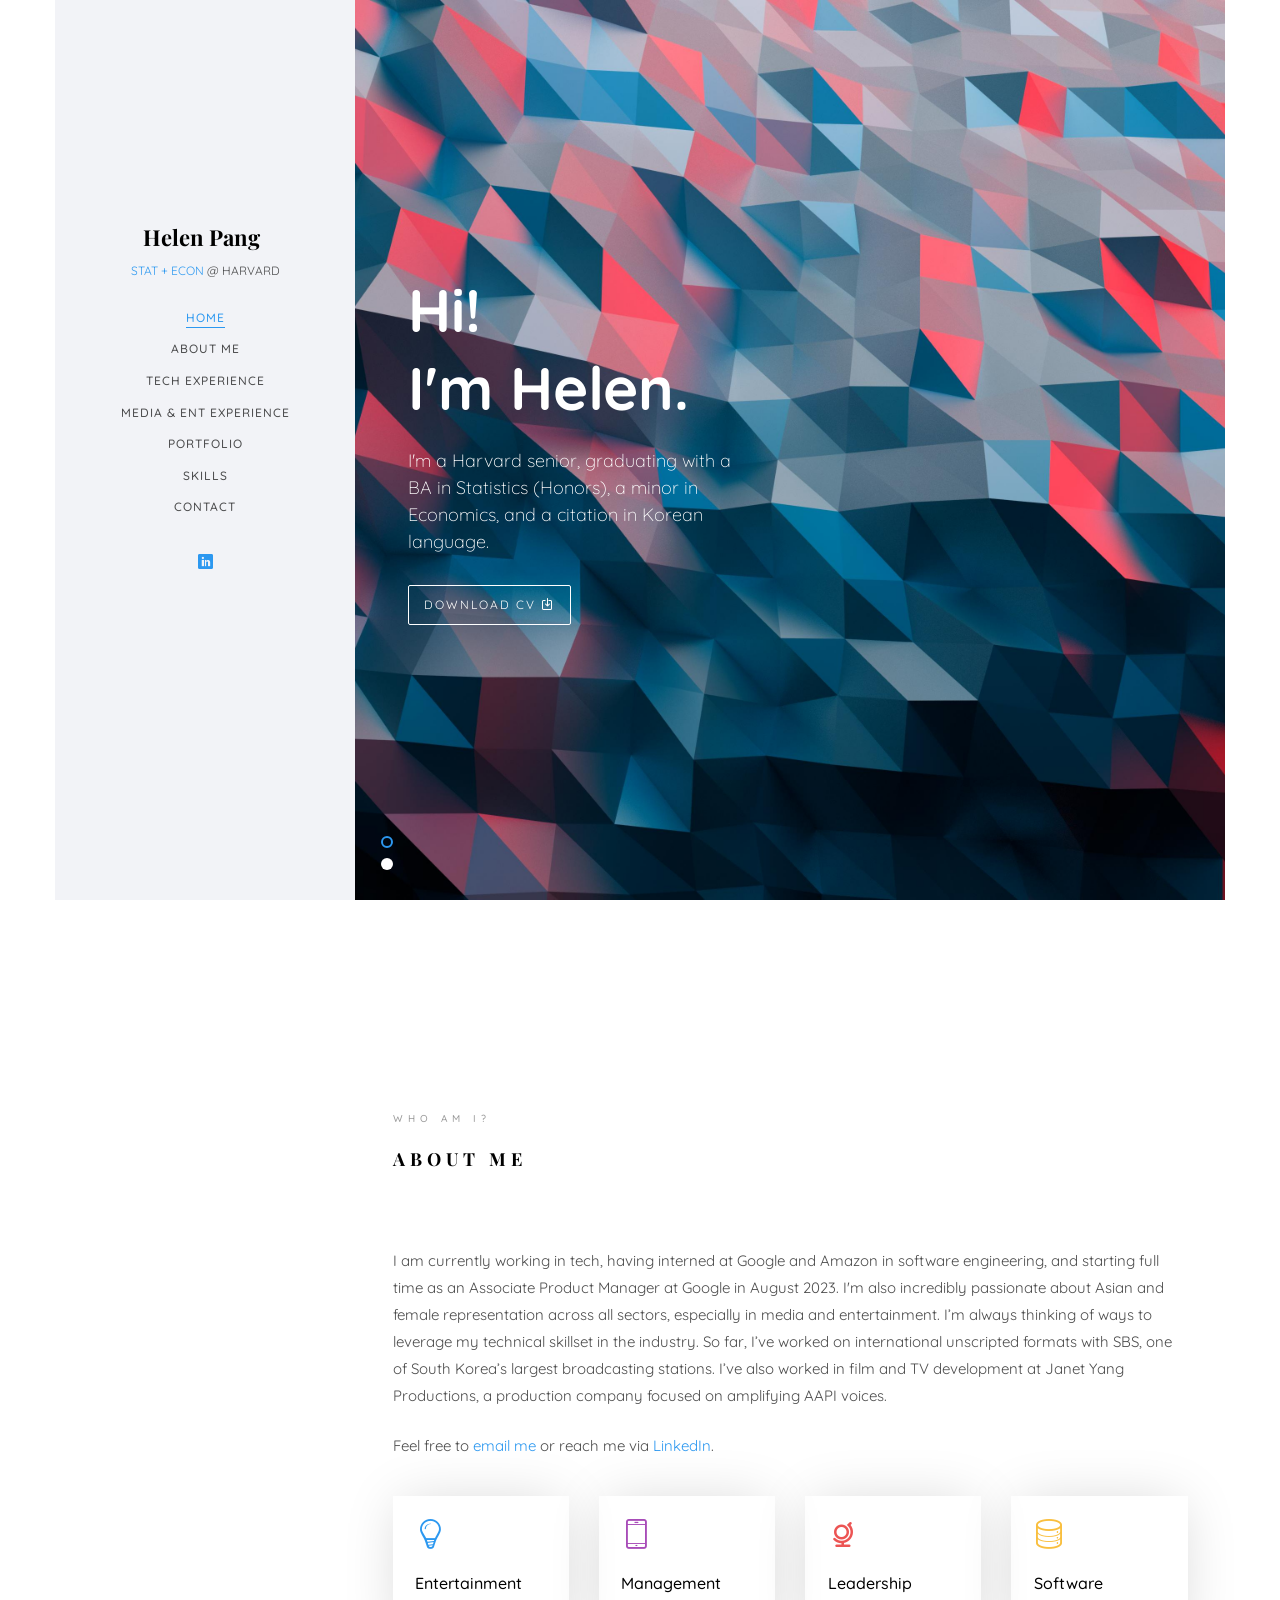
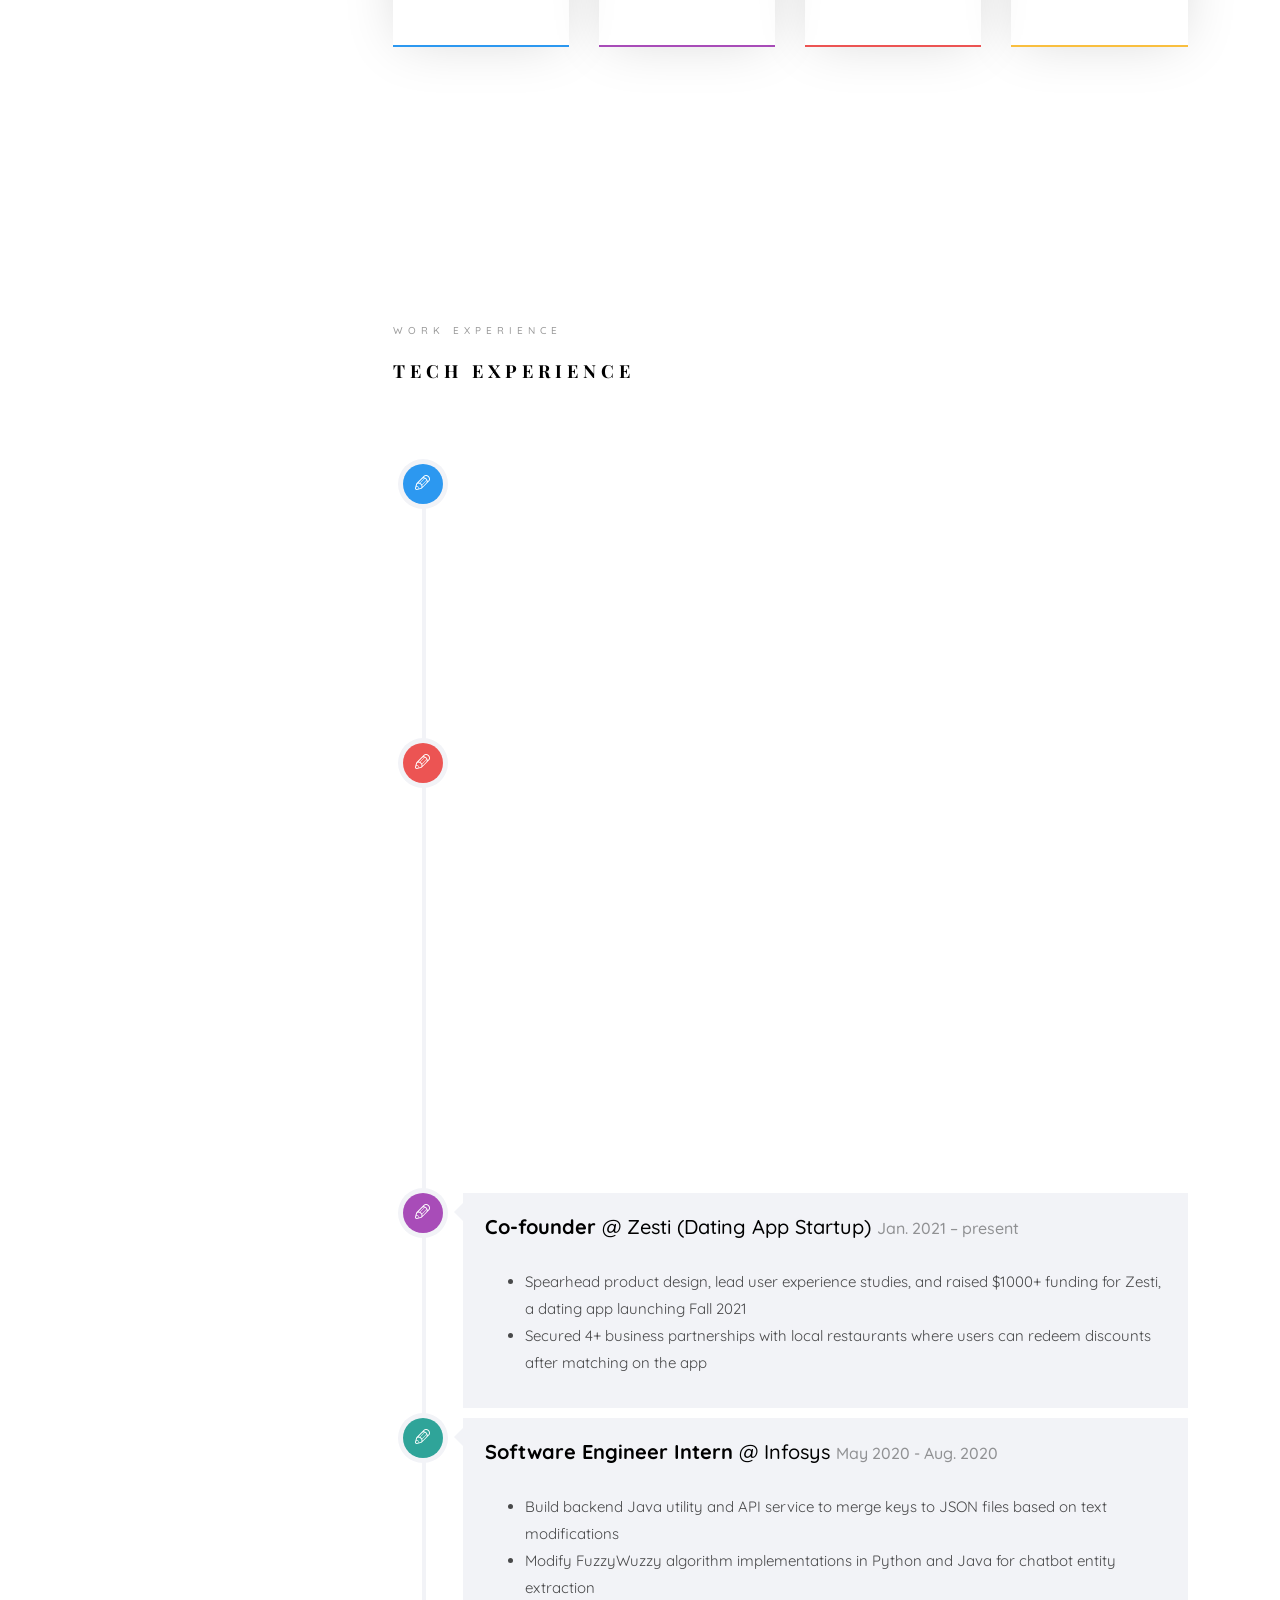
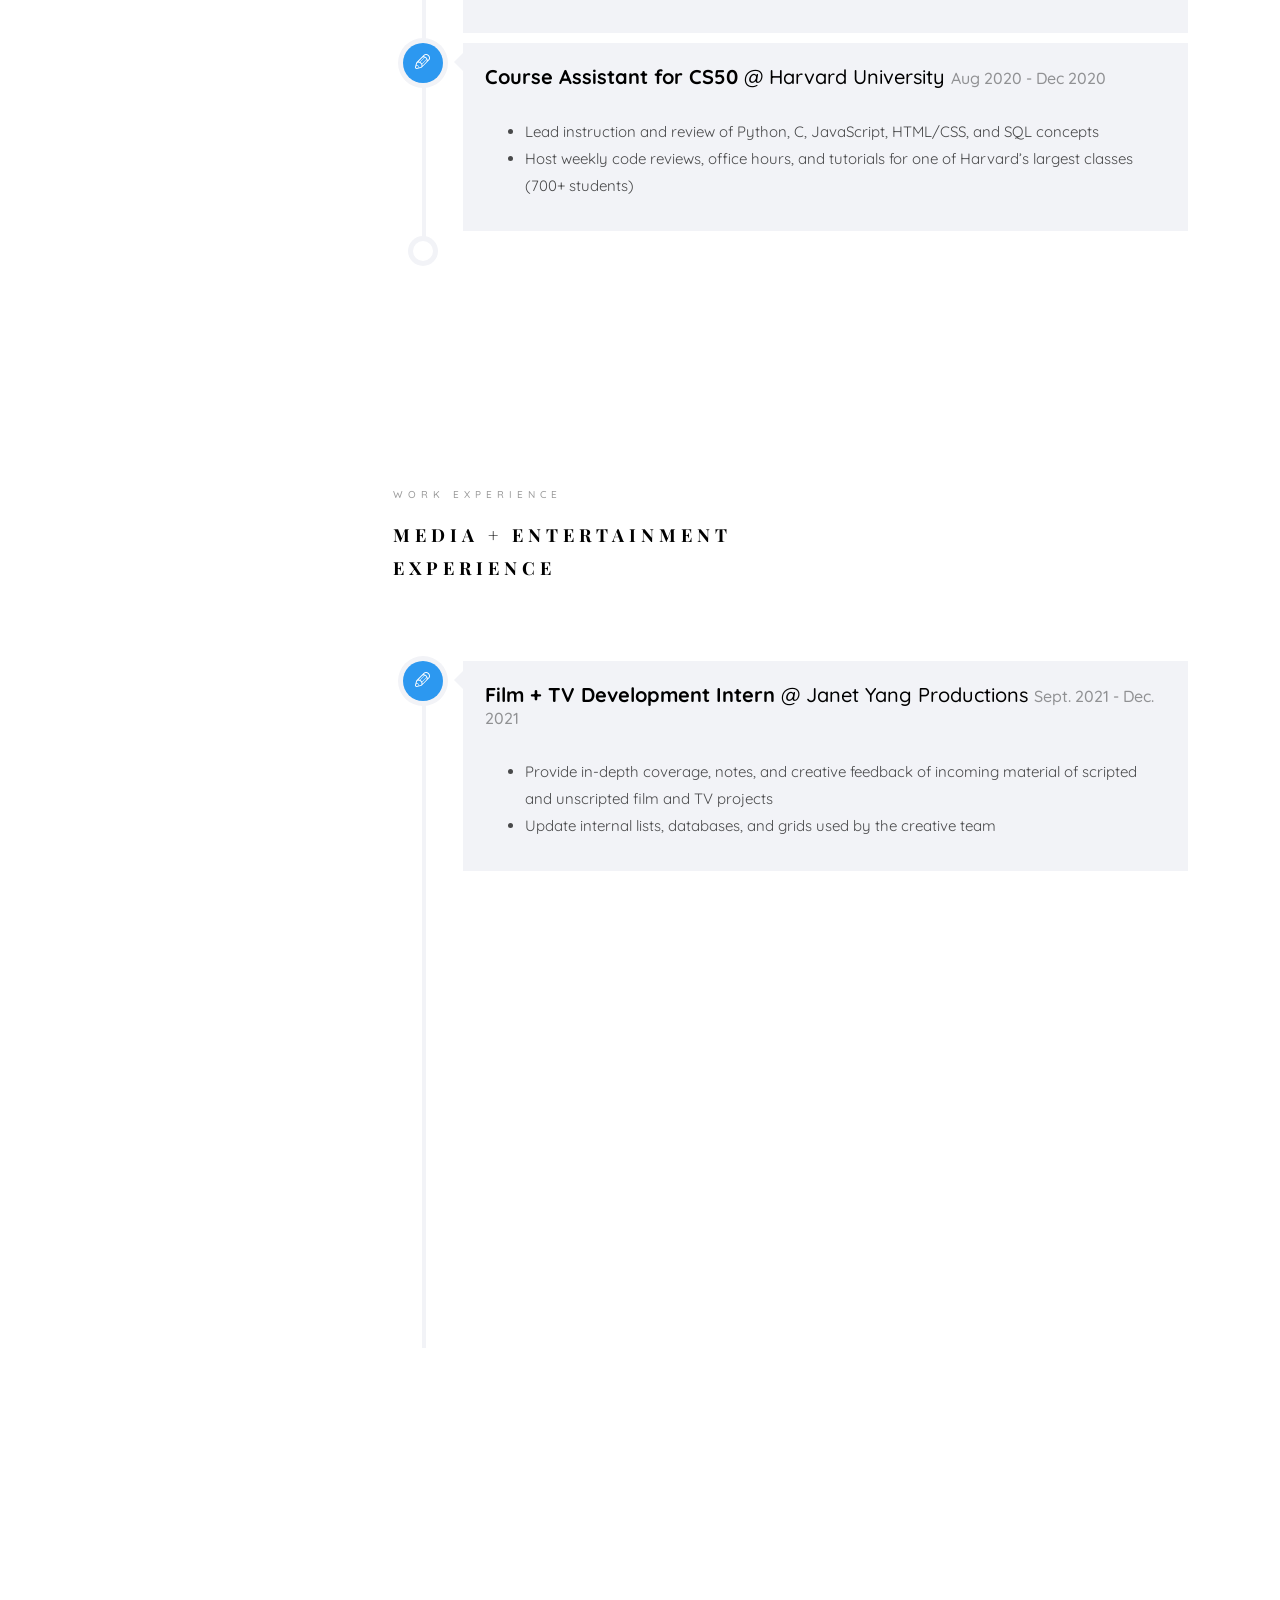
==== commit fffa8ed7: "small" ====
--- a/index.html
+++ b/index.html
@@ -200,7 +200,7 @@
 								<article class="timeline-entry animate-box" data-animate-effect="fadeInRight">
 									<div class="timeline-entry-inner">
 
-										<div class="timeline-icon color-1">
+										<div class="timeline-icon color-2">
 												<i class="icon-pen2"></i>
 										</div>
 
@@ -217,7 +217,7 @@
 								<article class="timeline-entry animate-box" data-animate-effect="fadeInLeft">
 									<div class="timeline-entry-inner">
 
-										<div class="timeline-icon color-1">
+										<div class="timeline-icon color-3">
 												<i class="icon-pen2"></i>
 										</div>
 
@@ -232,7 +232,7 @@
 								</article>
 								<article class="timeline-entry animate-box" data-animate-effect="fadeInRight">
 										<div class="timeline-entry-inner">
-											 <div class="timeline-icon color-3">
+											 <div class="timeline-icon color-4">
 													<i class="icon-pen2"></i>
 											 </div>
 											 <div class="timeline-label">
@@ -248,7 +248,7 @@
 									<article class="timeline-entry animate-box" data-animate-effect="fadeInLeft">
 										<div class="timeline-entry-inner">
 
-											 <div class="timeline-icon color-2">
+											 <div class="timeline-icon color-5">
 													<i class="icon-pen2"></i>
 											 </div>
 
@@ -264,7 +264,7 @@
 					       
 							<article class="timeline-entry animate-box" data-animate-effect="fadeInRight">
 									<div class="timeline-entry-inner">
-										 <div class="timeline-icon color-5">
+										 <div class="timeline-icon color-6">
 												<i class="icon-pen2"></i>
 										 </div>
 										 <div class="timeline-label">
@@ -303,7 +303,7 @@
 								
 							<article class="timeline-entry animate-box" data-animate-effect="fadeInRight">
 									<div class="timeline-entry-inner">
-										 <div class="timeline-icon color-2">
+										 <div class="timeline-icon color-1">
 												<i class="icon-pen2"></i>
 										 </div>
 										 <div class="timeline-label">
@@ -318,7 +318,7 @@
 							
 								<article class="timeline-entry animate-box" data-animate-effect="fadeInLeft">
 											<div class="timeline-entry-inner">
-												 <div class="timeline-icon color-5">
+												 <div class="timeline-icon color-2">
 														<i class="icon-pen2"></i>
 												 </div>
 												 <div class="timeline-label">
@@ -334,7 +334,7 @@
 
 								<article class="timeline-entry animate-box" data-animate-effect="fadeInRight">
 										<div class="timeline-entry-inner">
-											 <div class="timeline-icon color-5">
+											 <div class="timeline-icon color-3">
 													<i class="icon-pen2"></i>
 											 </div>
 											 <div class="timeline-label">
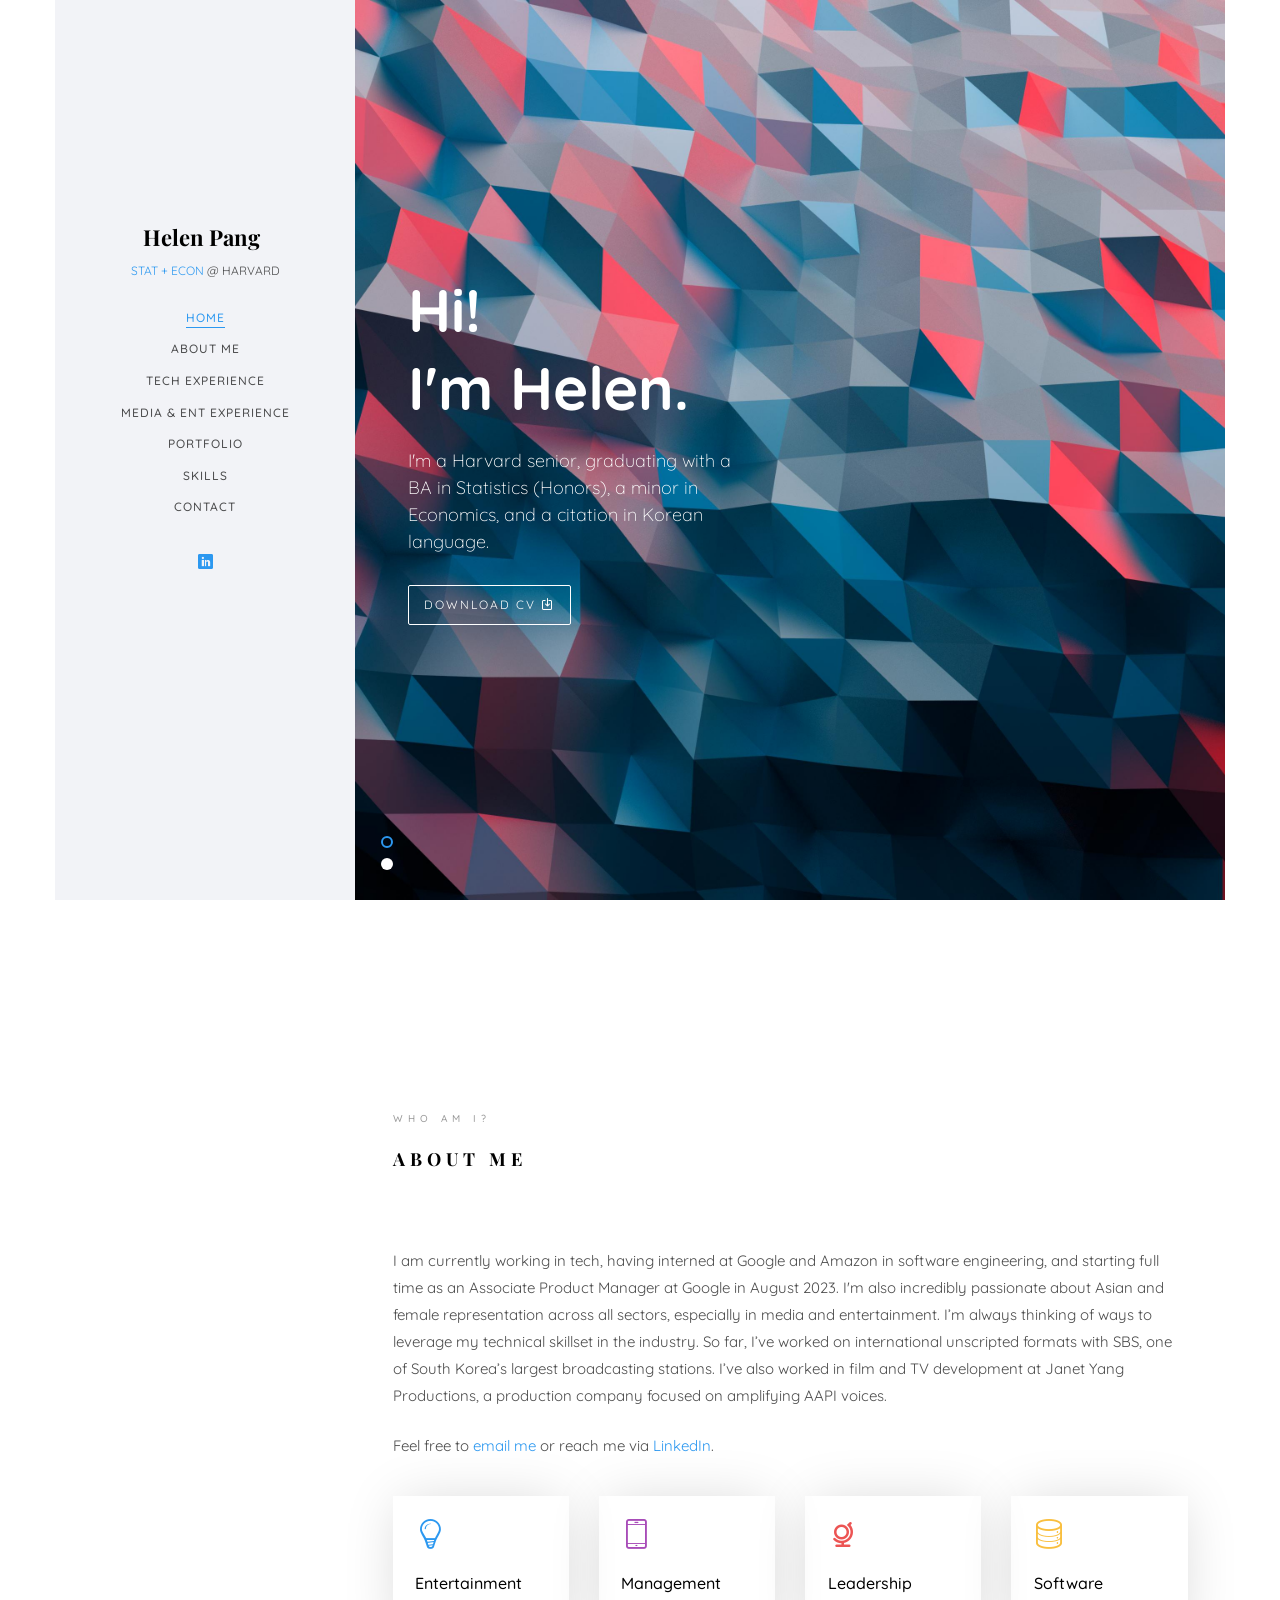
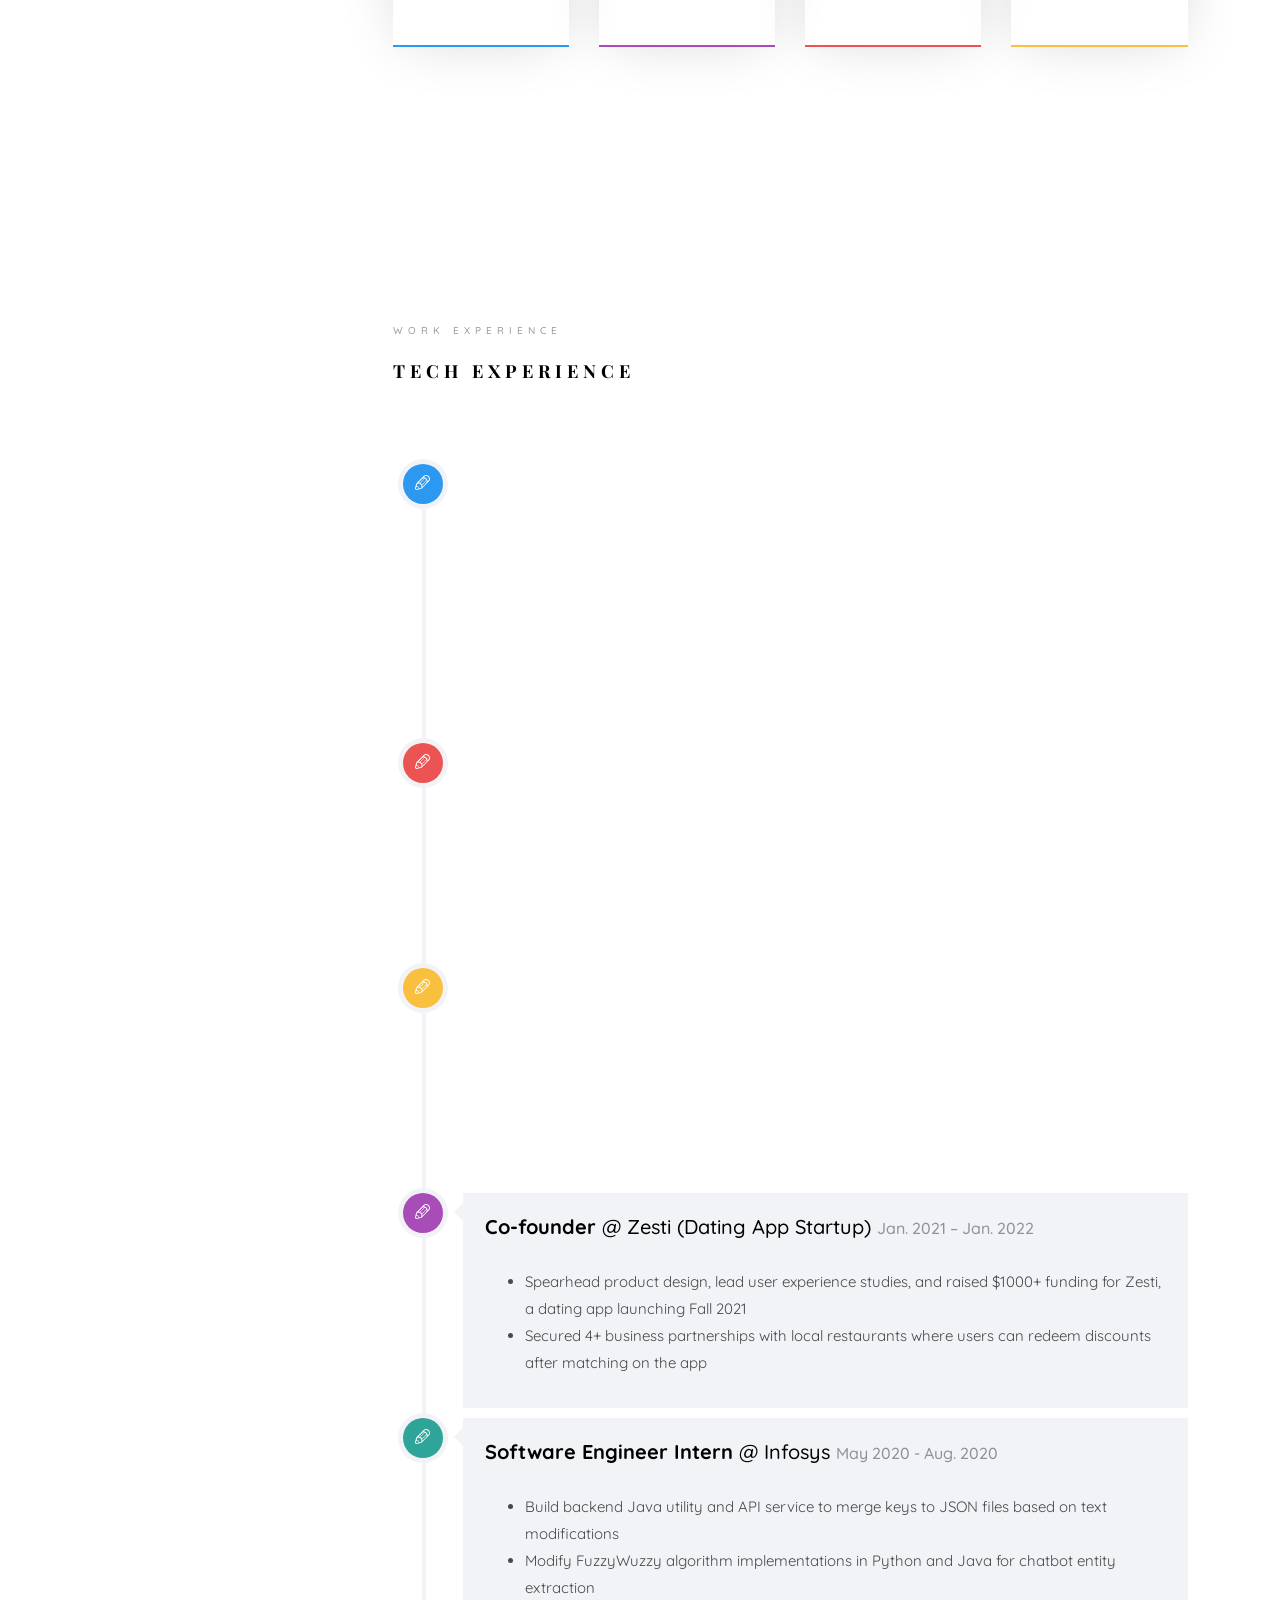
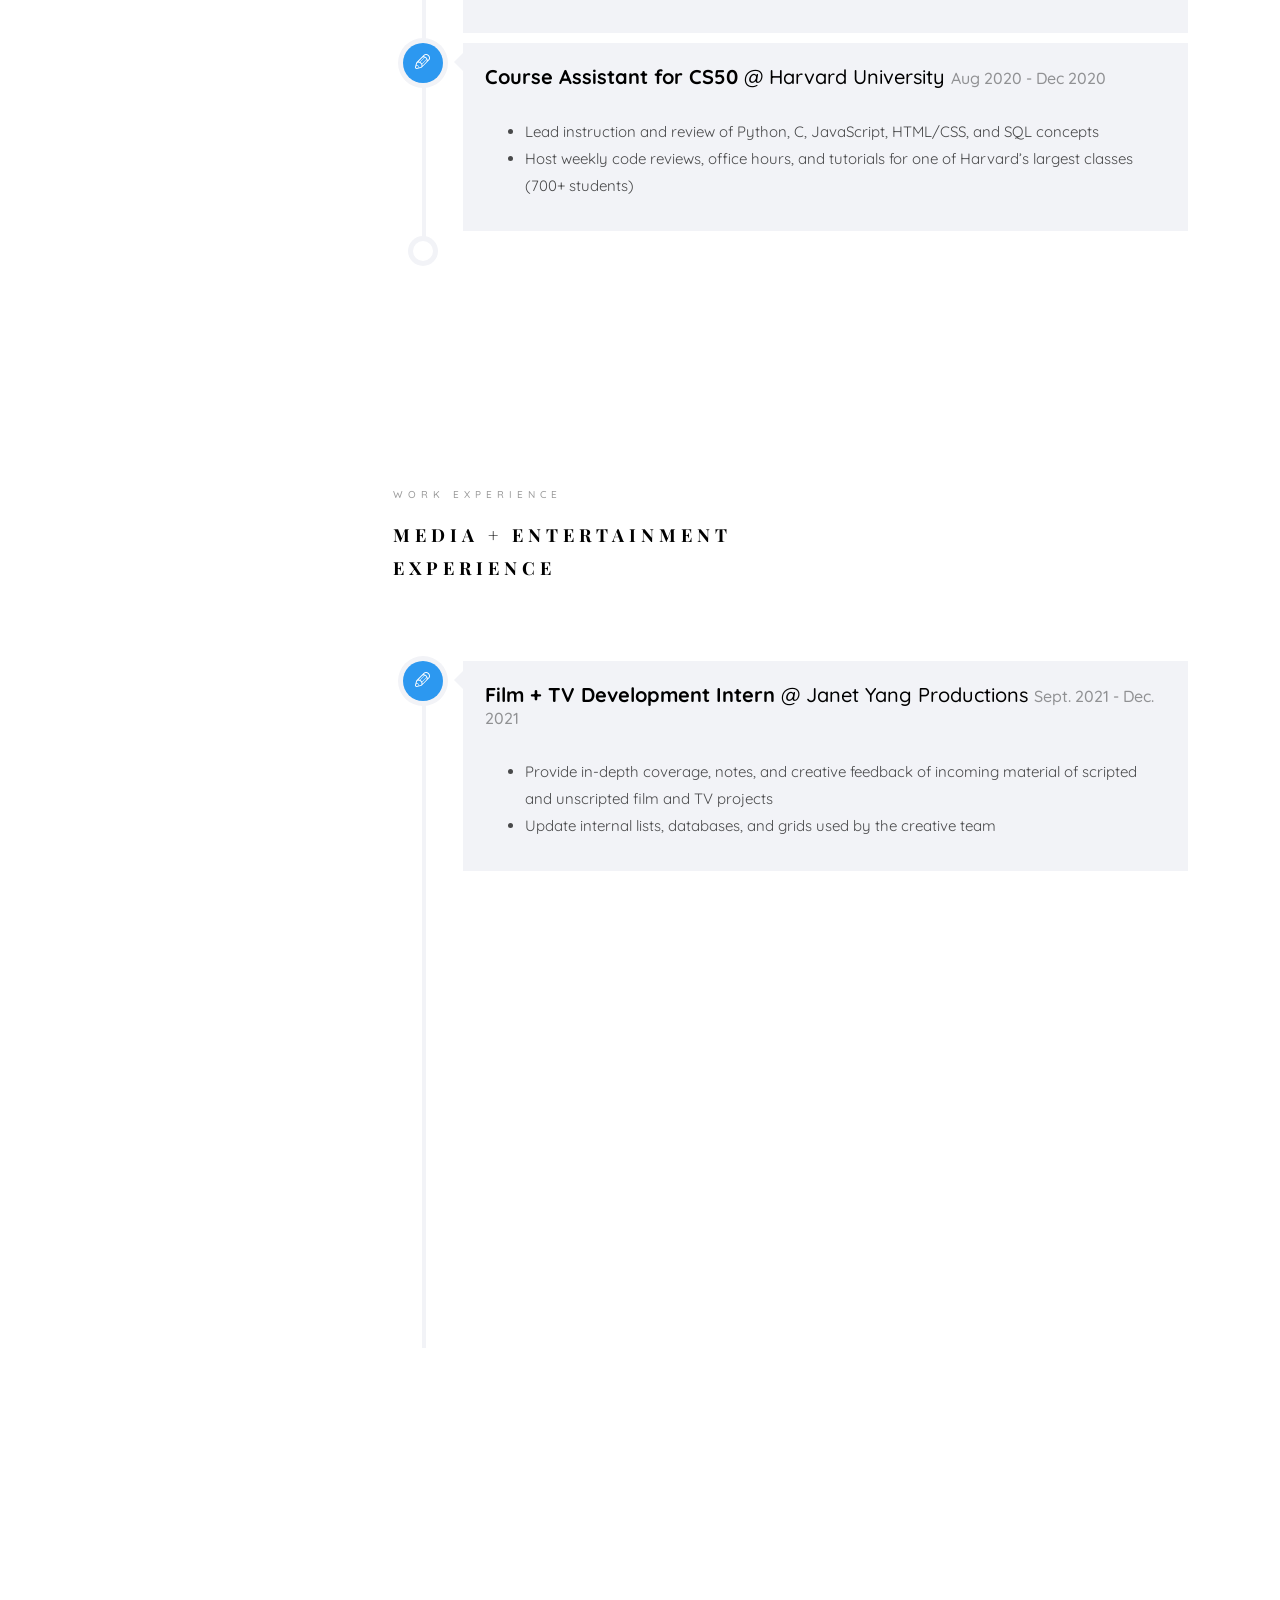
==== commit 4d01412c: "small2" ====
--- a/index.html
+++ b/index.html
@@ -236,7 +236,7 @@
 													<i class="icon-pen2"></i>
 											 </div>
 											 <div class="timeline-label">
-												 <h2><a href="#"><strong>Co-founder</strong> @ Zesti (Dating App Startup)</a> <span>Jan. 2021 – present</span></h2>
+												 <h2><a href="#"><strong>Co-founder</strong> @ Zesti (Dating App Startup)</a> <span>Jan. 2021 – Jan. 2022</span></h2>
 													 <ul>
 														 <li>Spearhead product design, lead user experience studies, and raised $1000+ funding for Zesti, a dating app launching Fall 2021</li>
 														 <li>Secured 4+ business partnerships with local restaurants where users can redeem discounts after matching on the app
@@ -338,7 +338,7 @@
 													<i class="icon-pen2"></i>
 											 </div>
 											 <div class="timeline-label">
-												 <h2><a href="#"><strong>Conference Director</strong> @ Harvard Association for US-China Relations</a> <span>Sept. 2019 - Present</span></h2>
+												 <h2><a href="#"><strong>Conference Director</strong> @ Harvard Association for US-China Relations</a> <span>Sept. 2019 - Dec. 2020</span></h2>
 													 <ul>
 														 <li>Directed logistics for 1400 attendees of G20 Summit partner HSYLC, the largest student-run educational conference in China</li>
 														 <li>Built student portals and wrote class-sorting algorithm for conferences under HAUSCRTech</li>
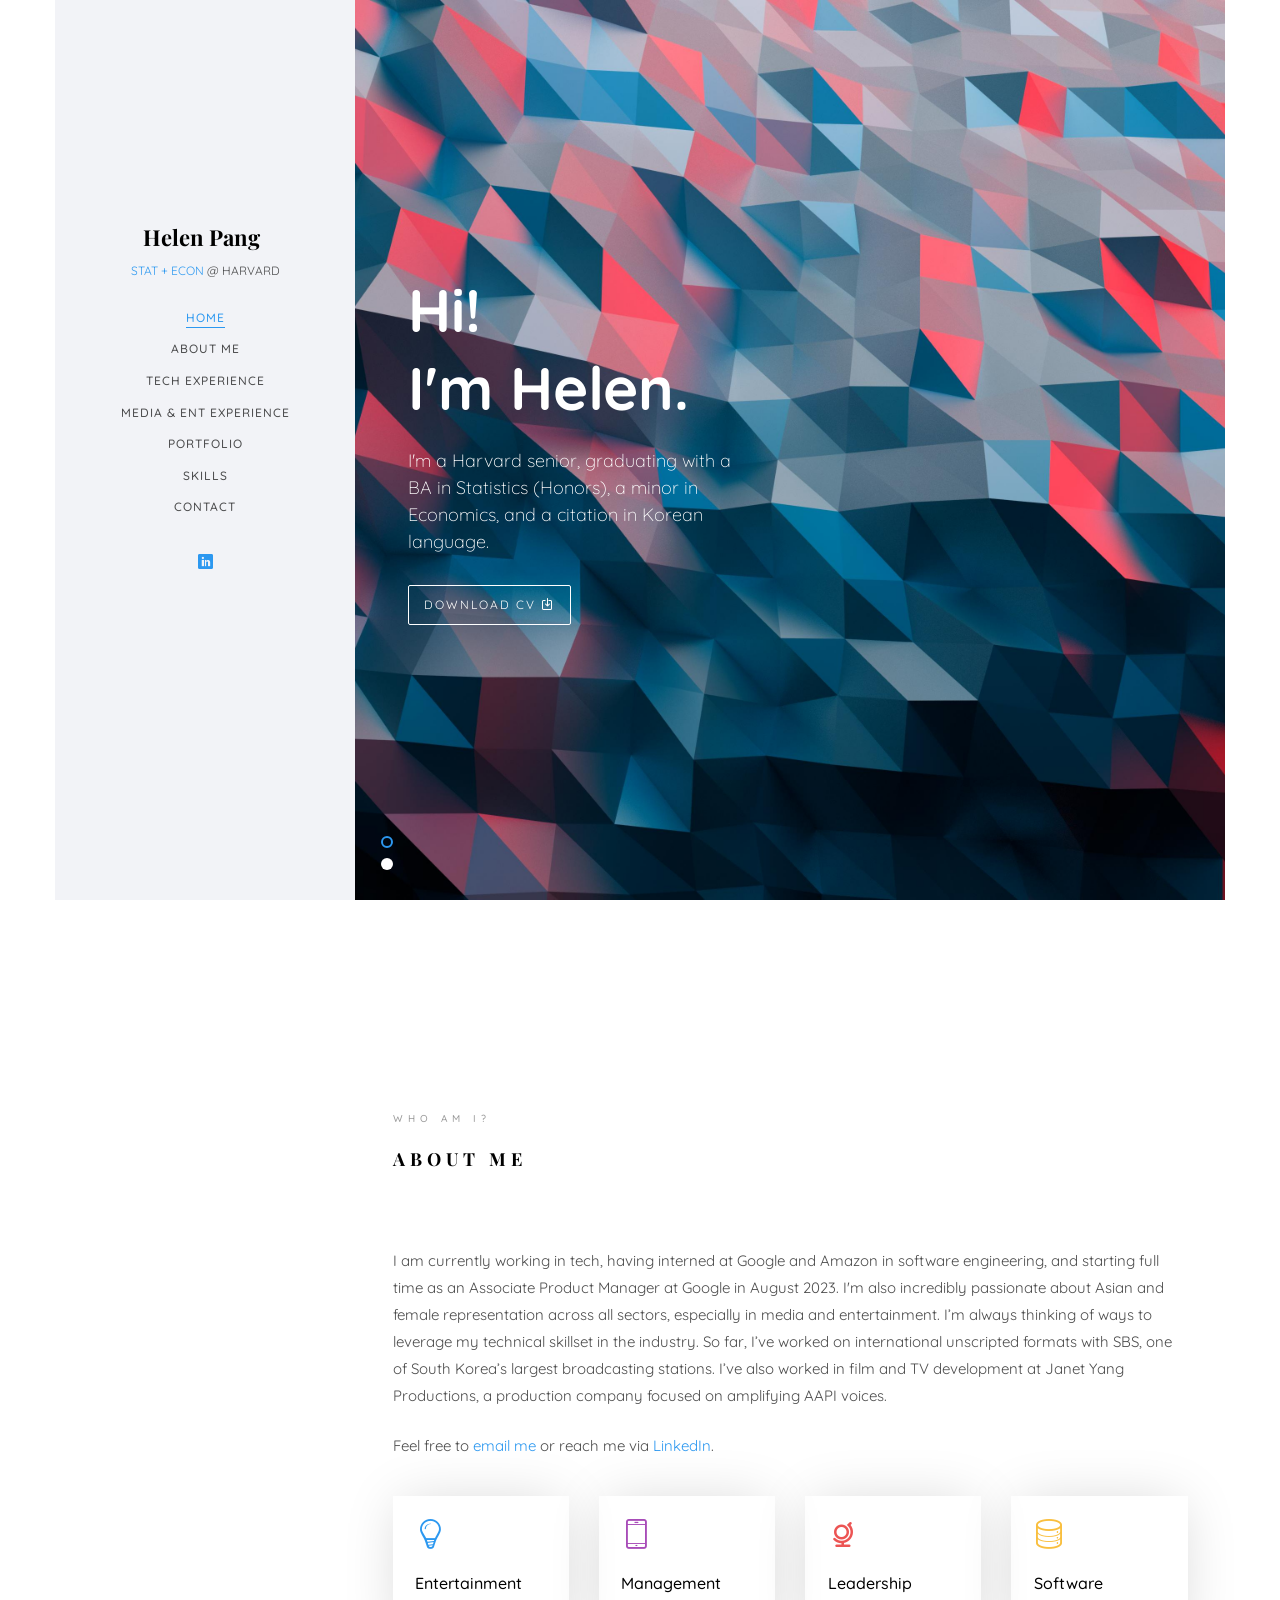
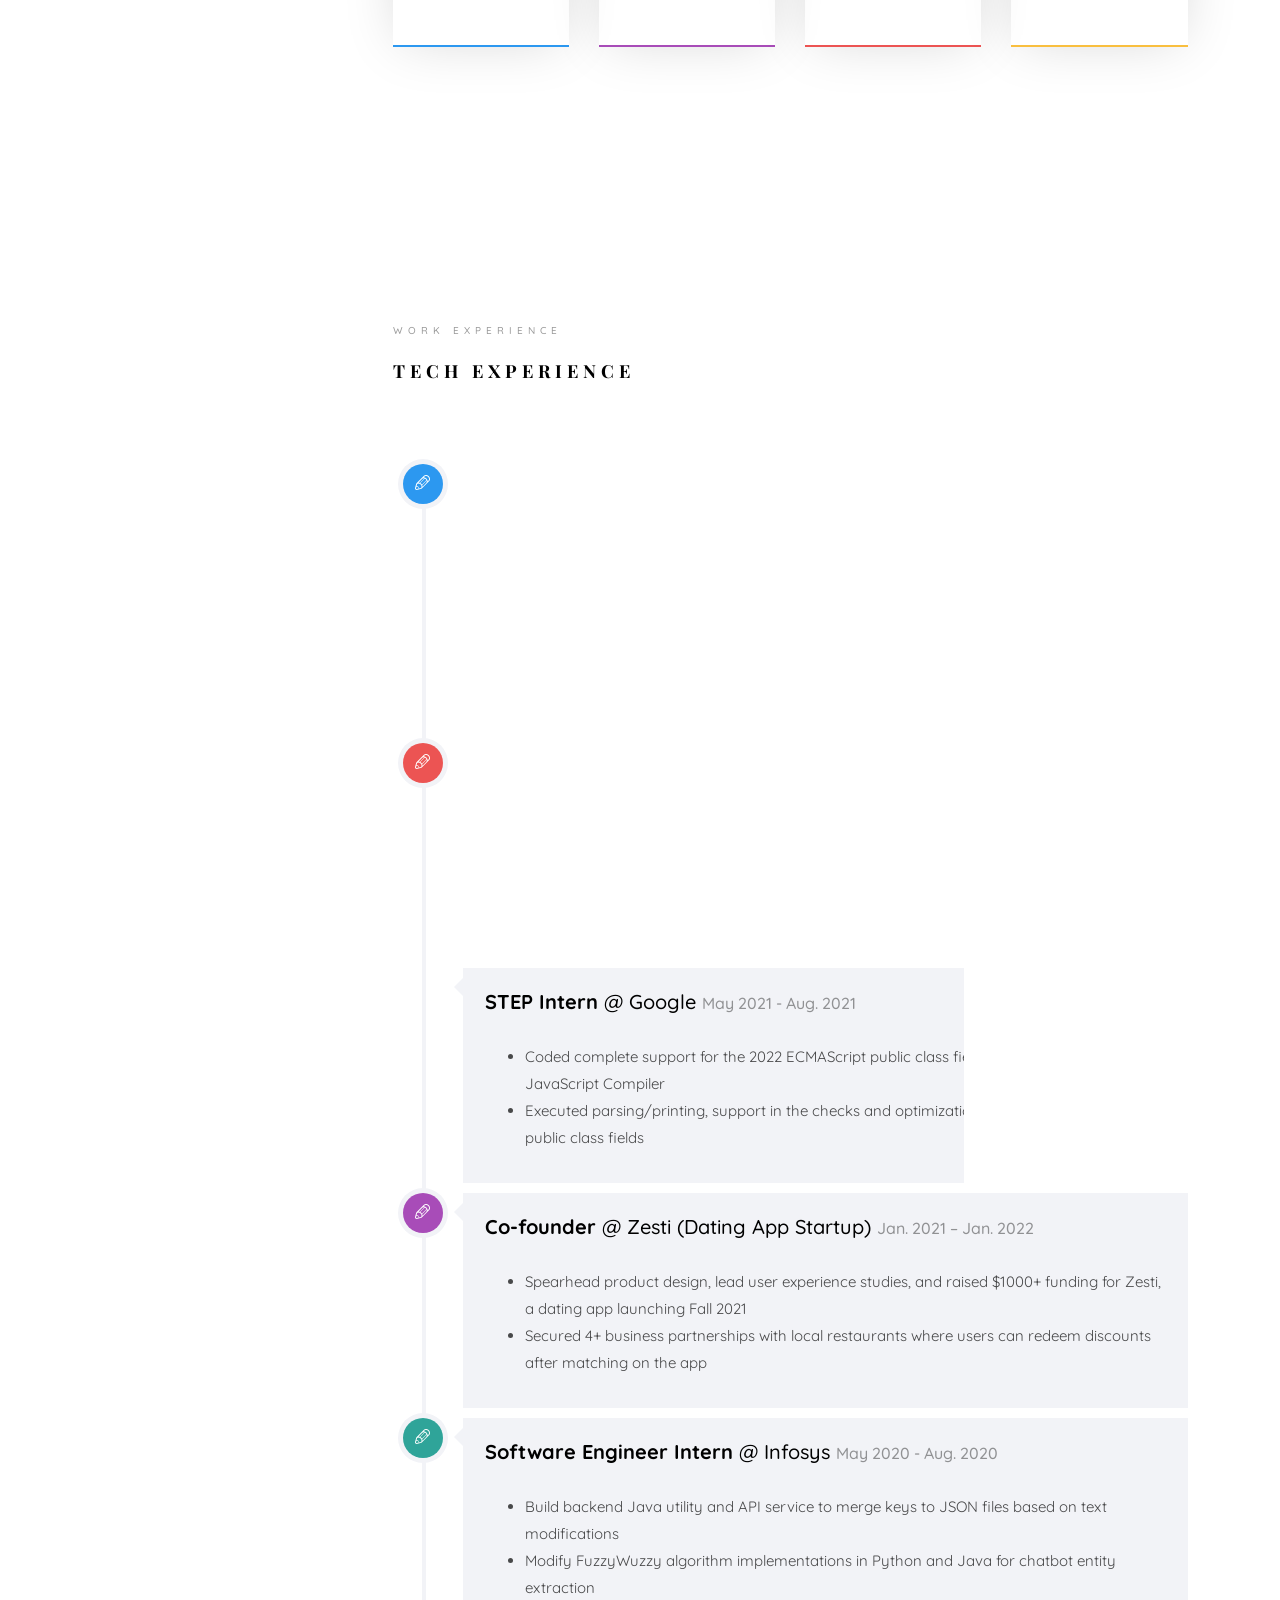
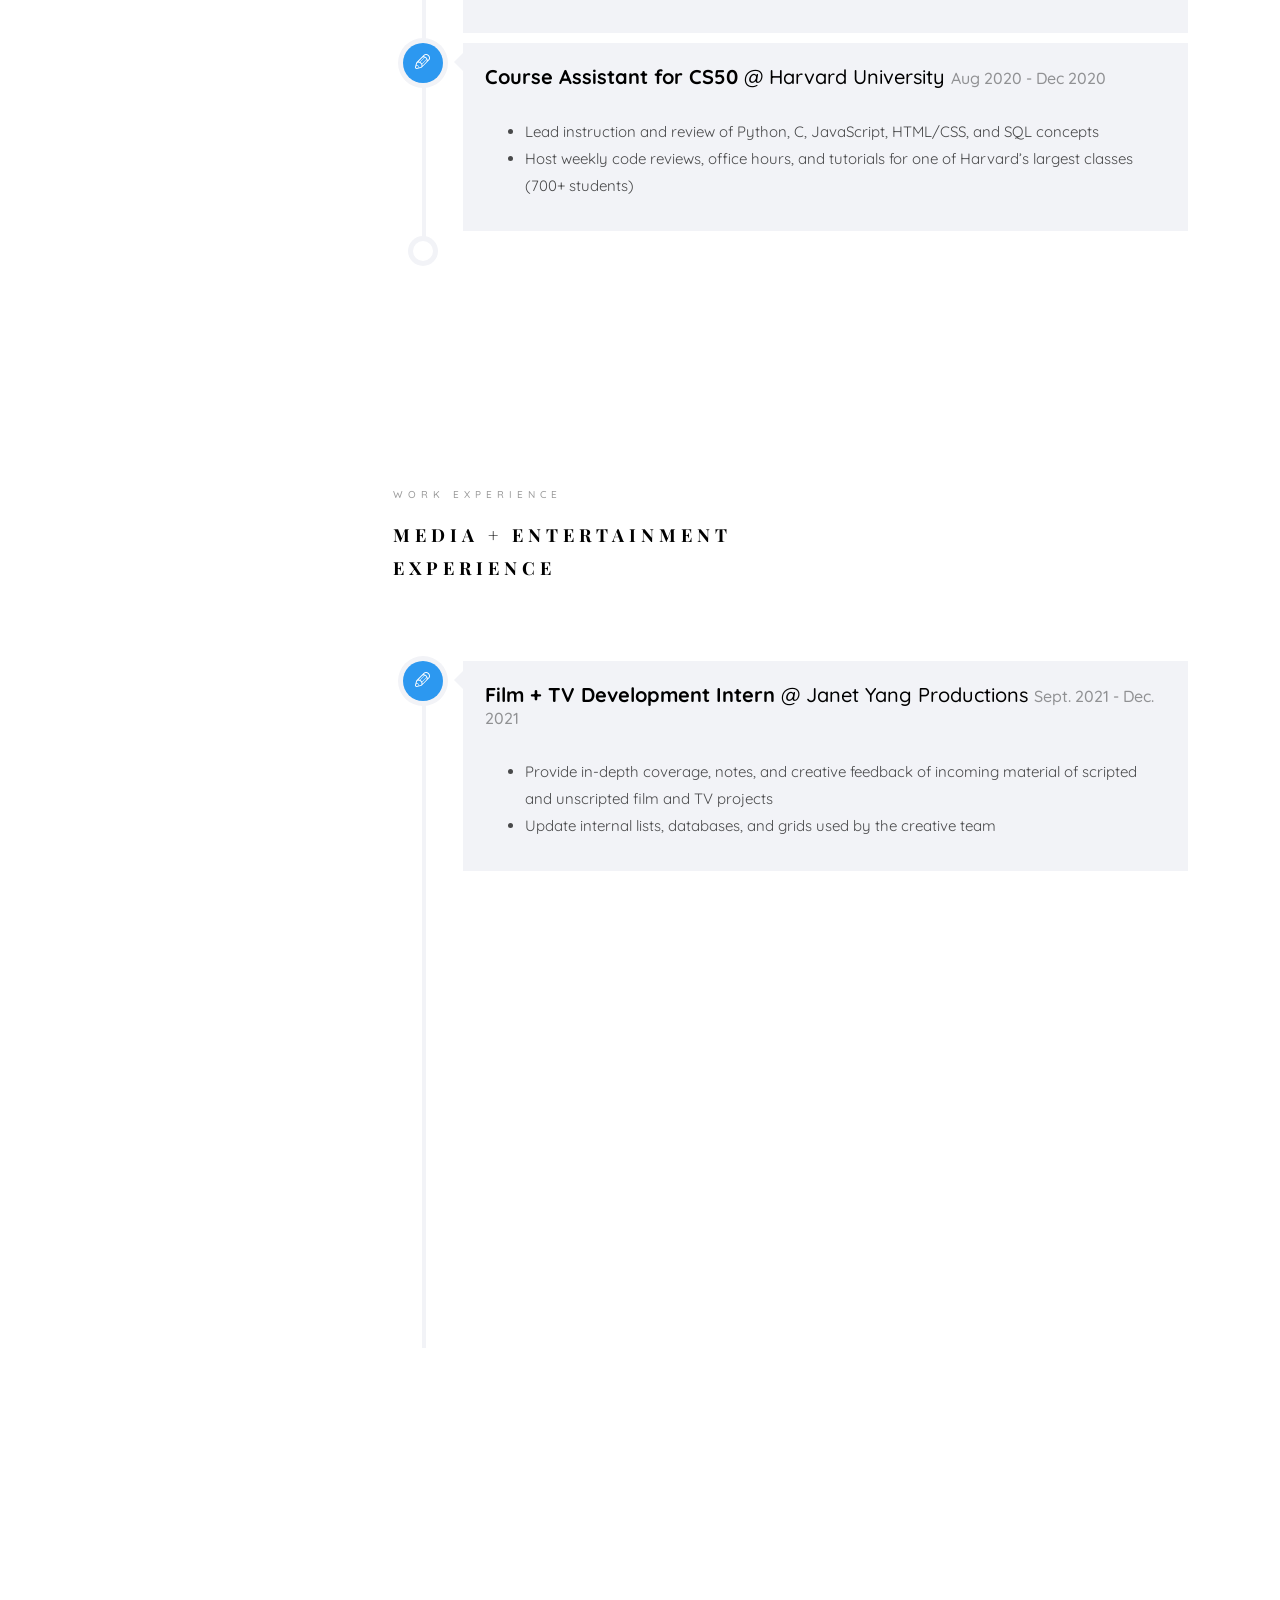
==== commit 7768cf1a: "small3" ====
--- a/index.html
+++ b/index.html
@@ -95,7 +95,7 @@
 					   					<div class="desc">
 						   					<h1>Hi! <br>I'm Helen.</h1>
 						   					<h2>I'm a Harvard senior, graduating with a BA in Statistics (Honors), a minor in Economics, and a citation in Korean language. </h2>
-												<p><a class="btn btn-primary btn-learn" href="./Helen Pang - Resume.pdf" download>Download CV <i class="icon-download4"></i></a></p>
+												<p><a class="btn btn-primary btn-learn" href="./Resume - Helen Pang.pdf" download>Download CV <i class="icon-download4"></i></a></p>
 											</div>
 					   				</div>
 					   			</div>
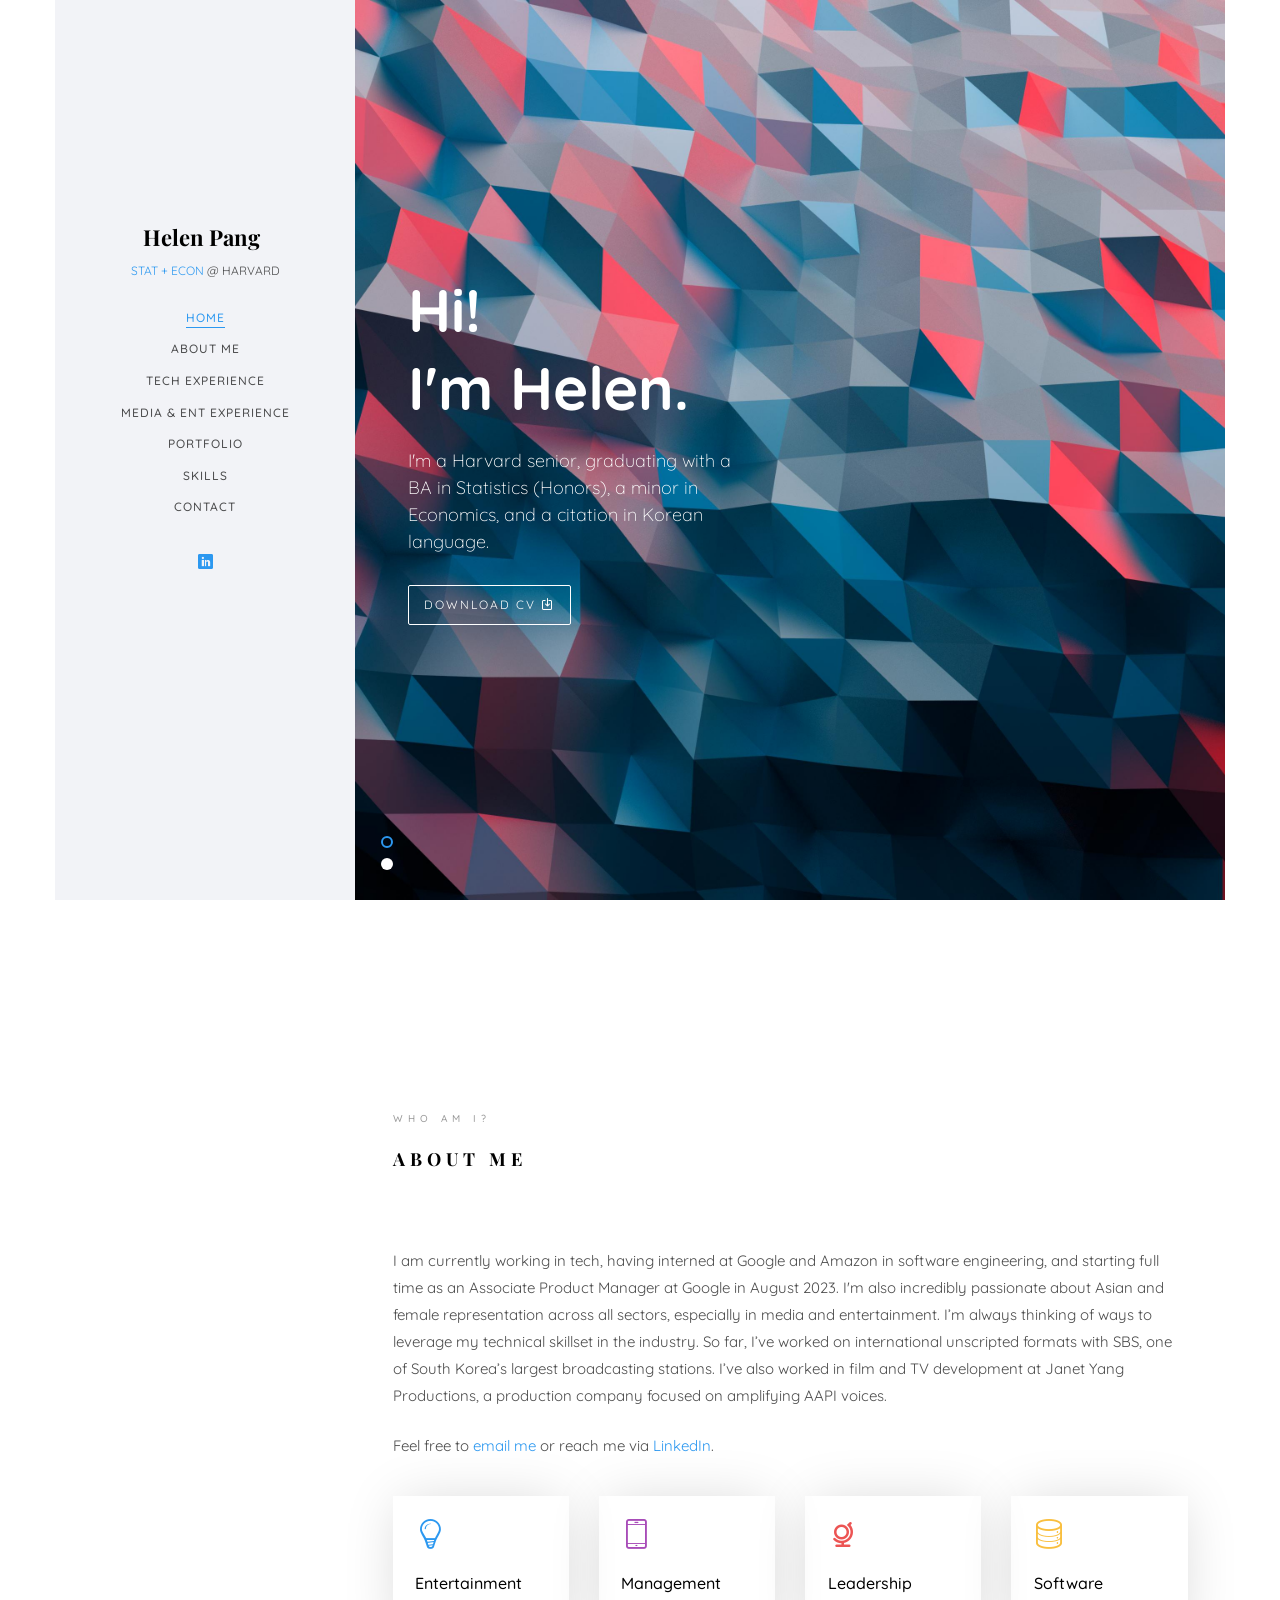
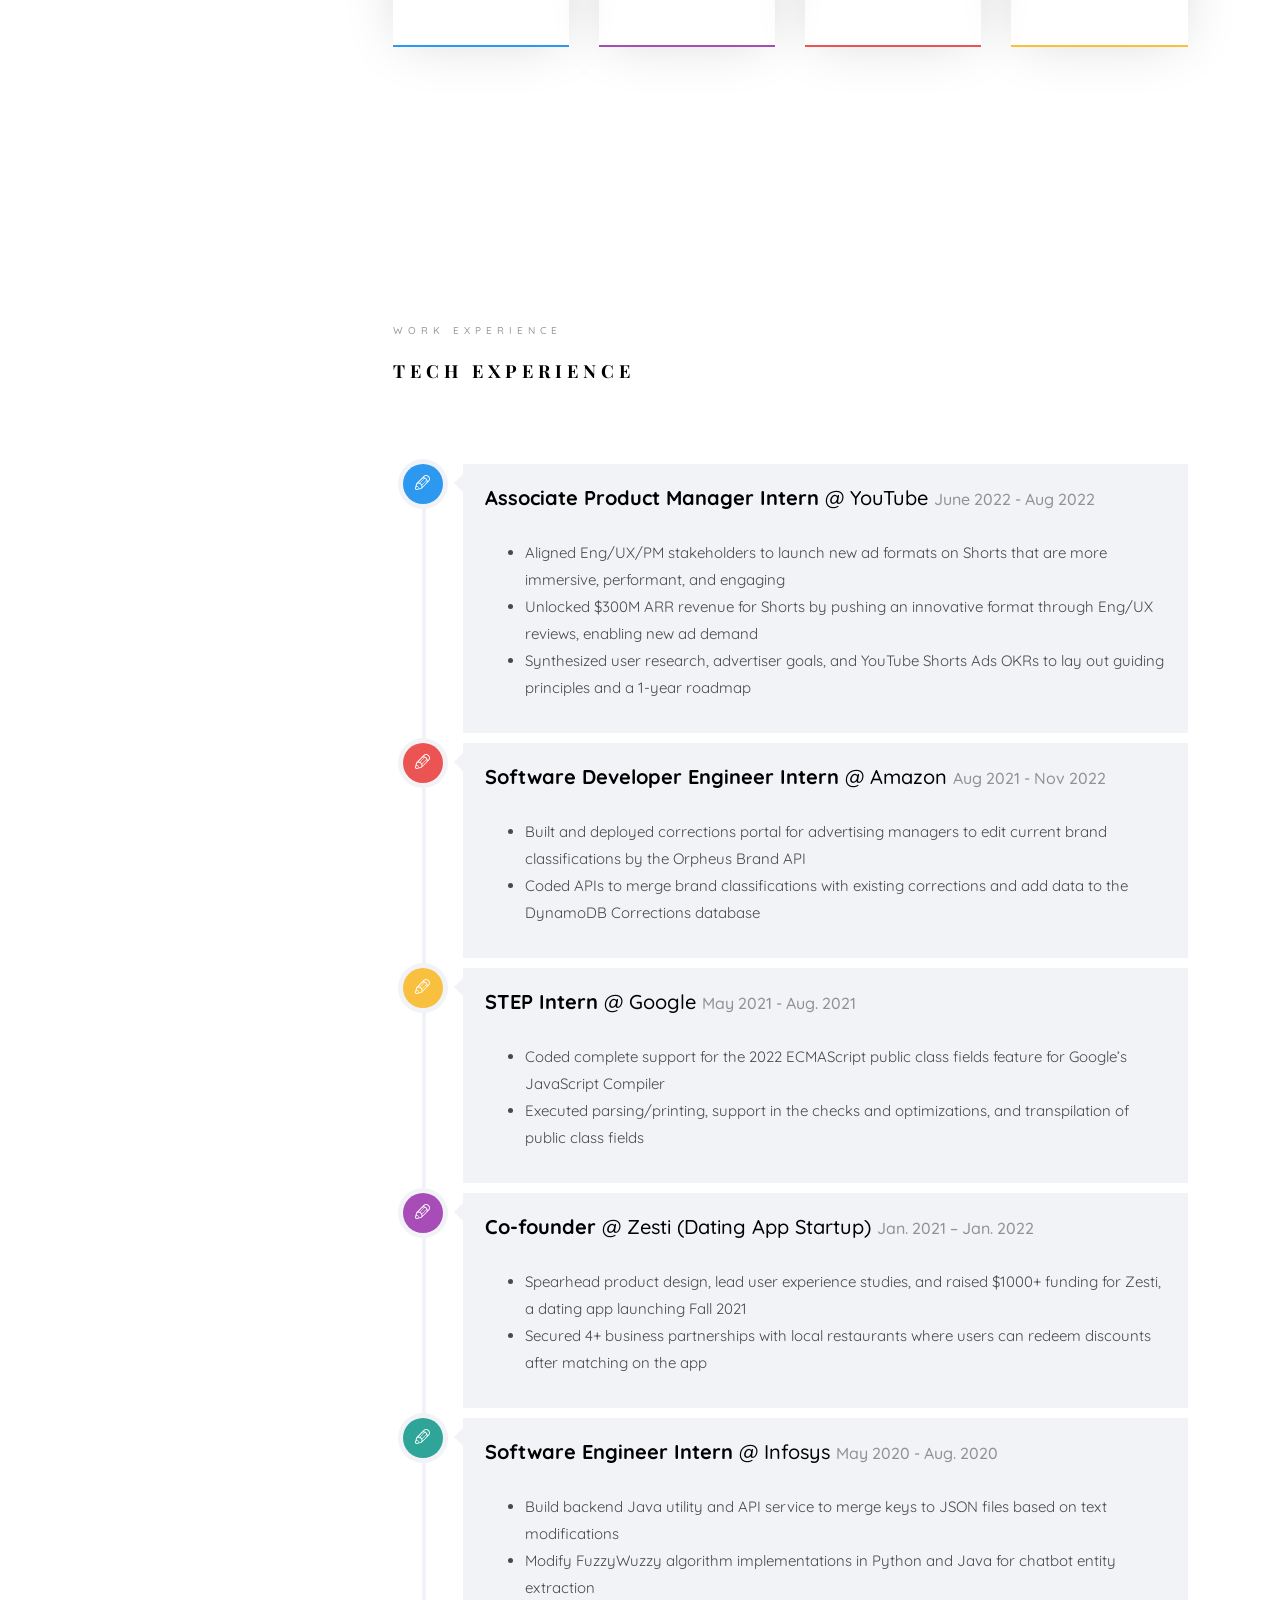
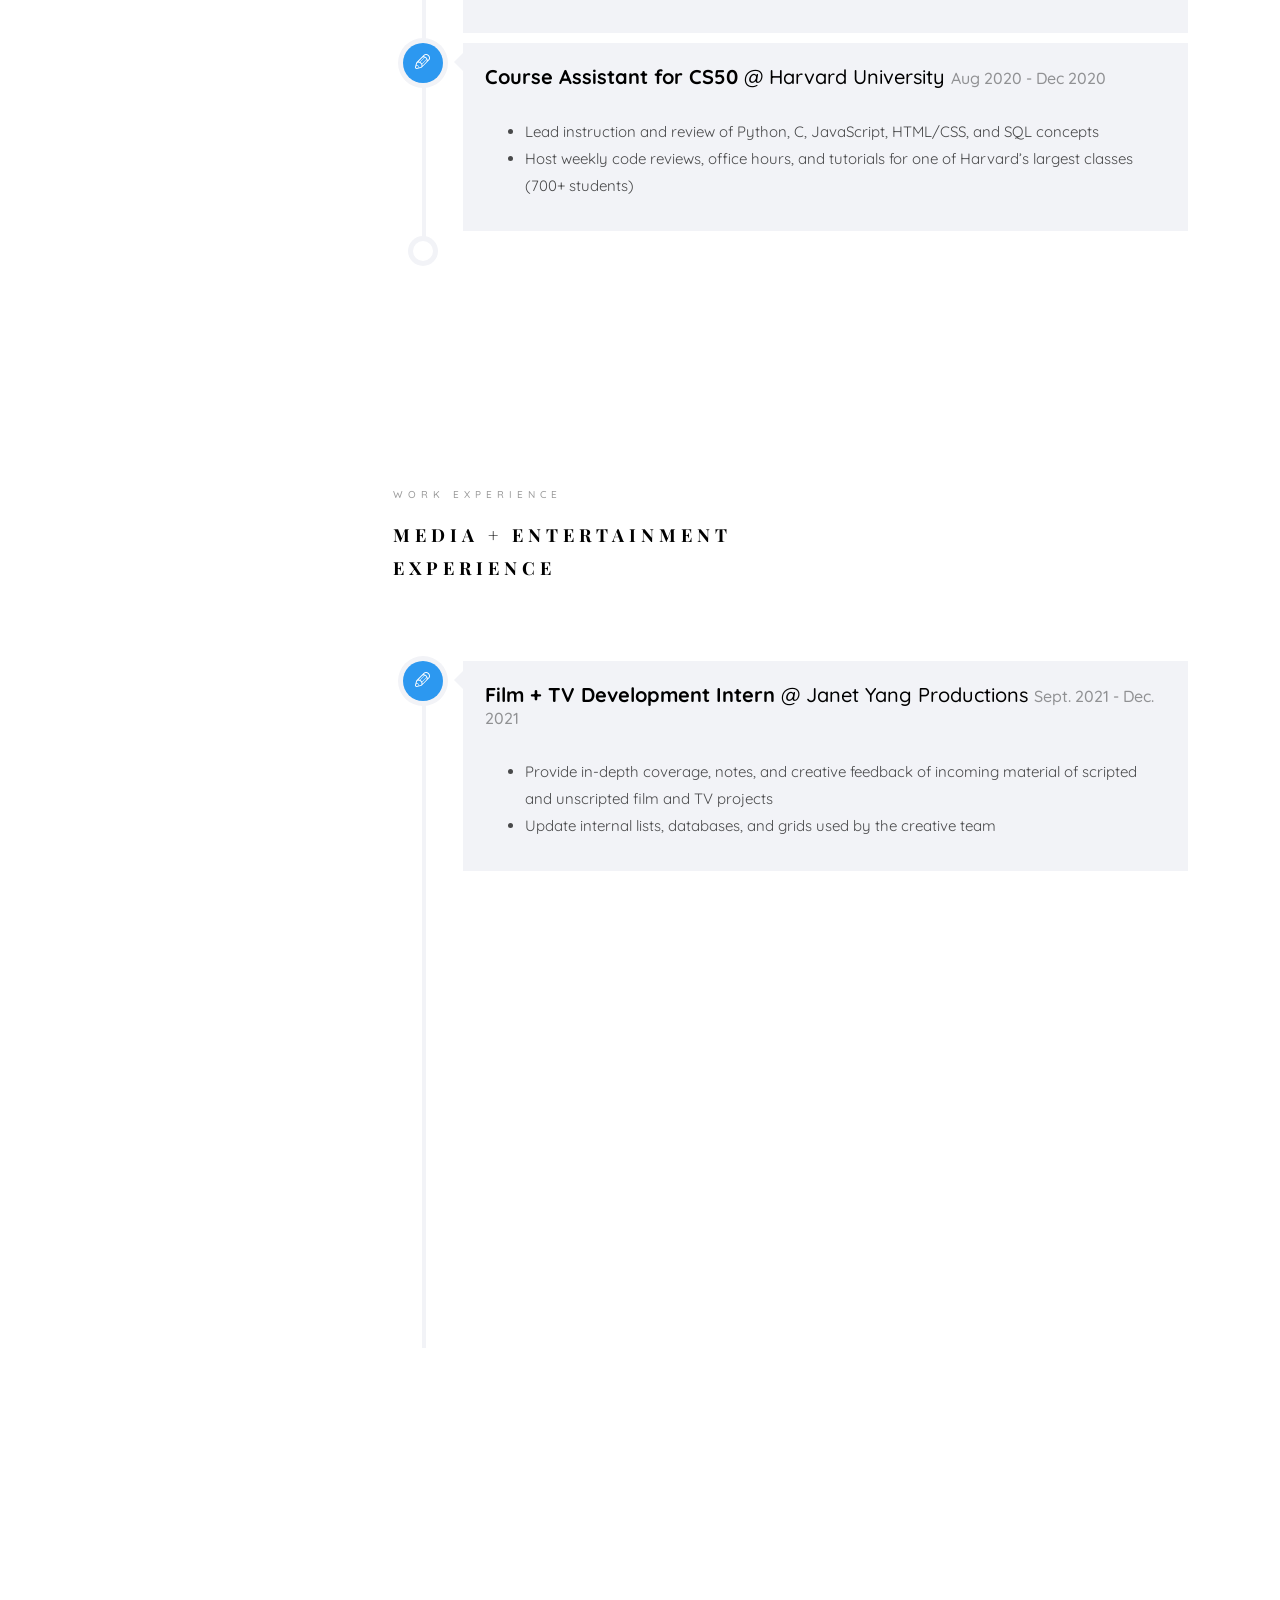
==== commit d4489d75: "small3" ====
--- a/index.html
+++ b/index.html
@@ -110,7 +110,7 @@
 					   				<div class="slider-text-inner">
 					   					<div class="desc">
 						   					<h1><br>Media &<br>Tech &<br>Data &<br> Leadership</h1>
-												<h2>I am passionate about uplifting Asian and Asian-American perspectives. I apply quantitative methods to tangible fields: technology, product management, and statistics. Currently breaking into entertainment.</h2>
+												<h2>I am passionate about uplifting Asian and Asian-American perspectives. I apply quantitative methods to tangible fields: technology, product management, and statistics. Breaking into entertainment.</h2>
 												<p><a class="btn btn-primary btn-learn" href="#portfolio" >View Portfolio <i class="icon-briefcase3"></i></a></p>
 											</div>
 					   				</div>
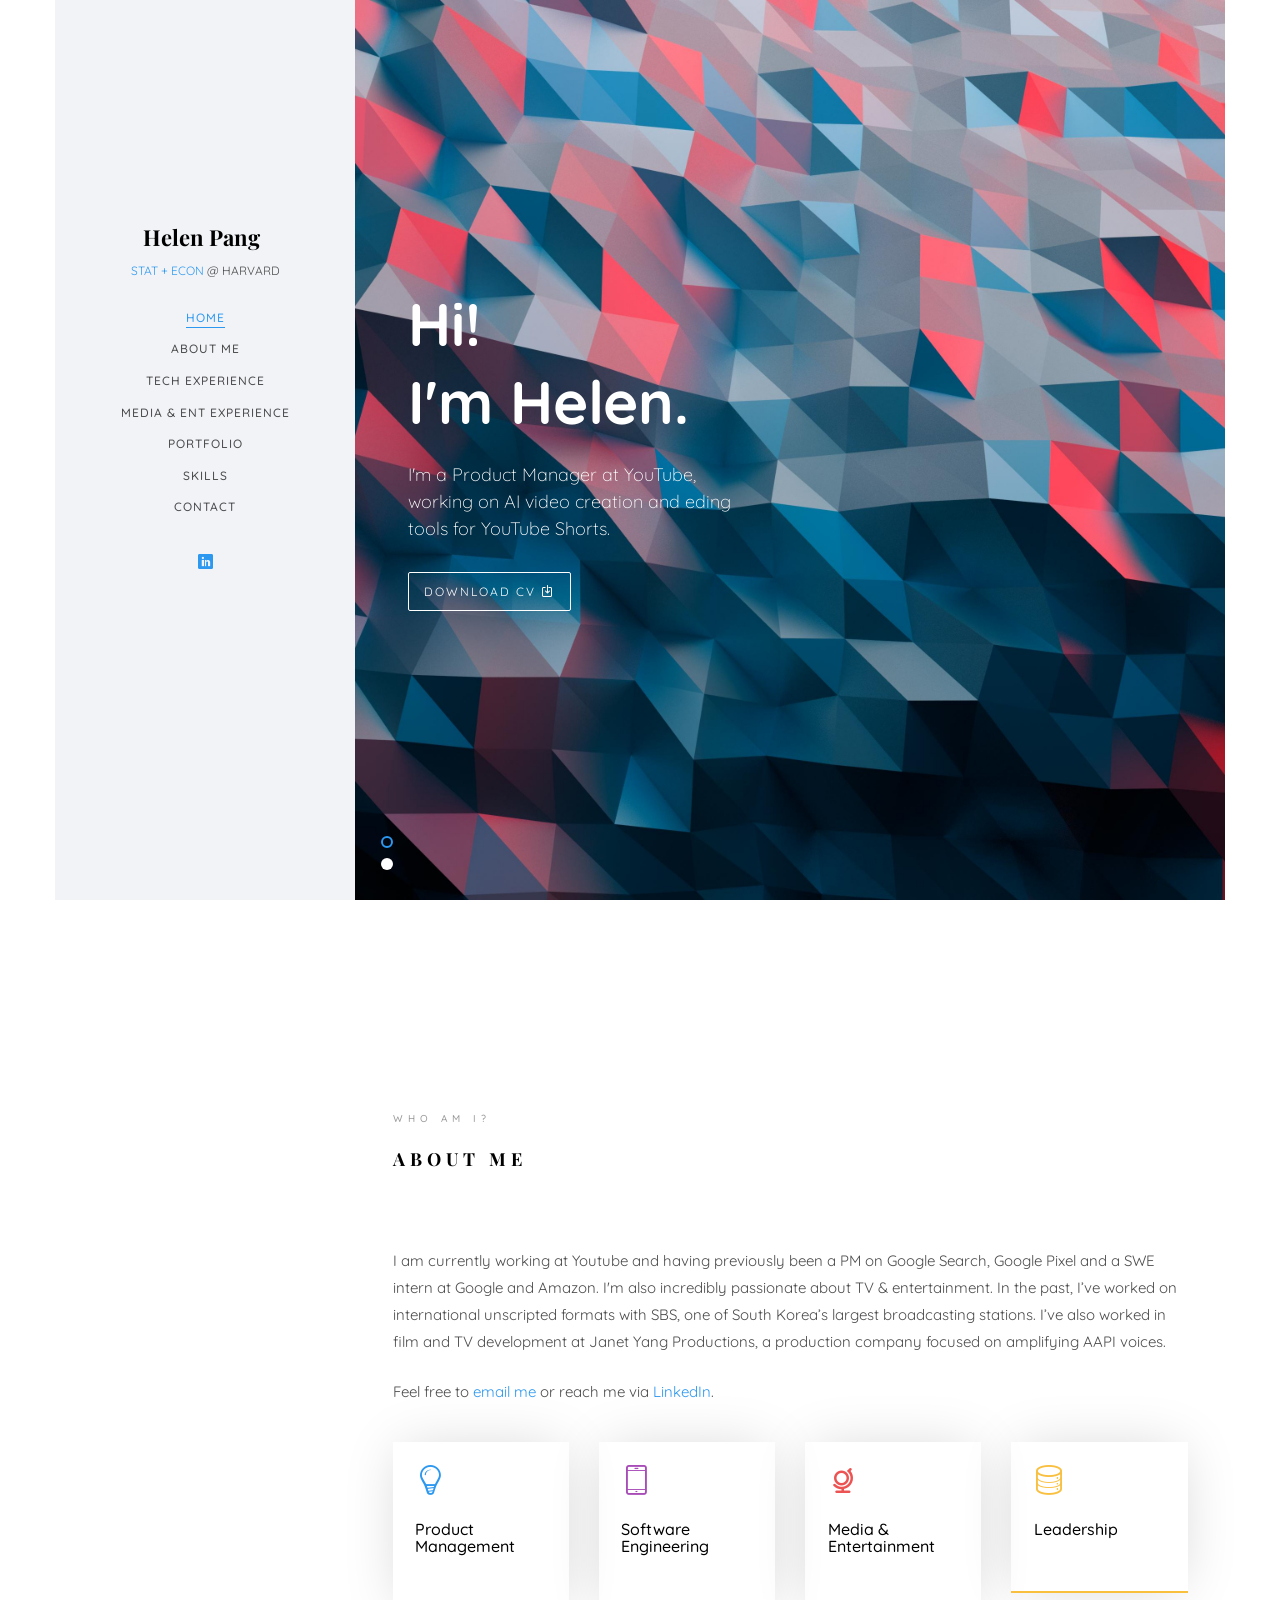
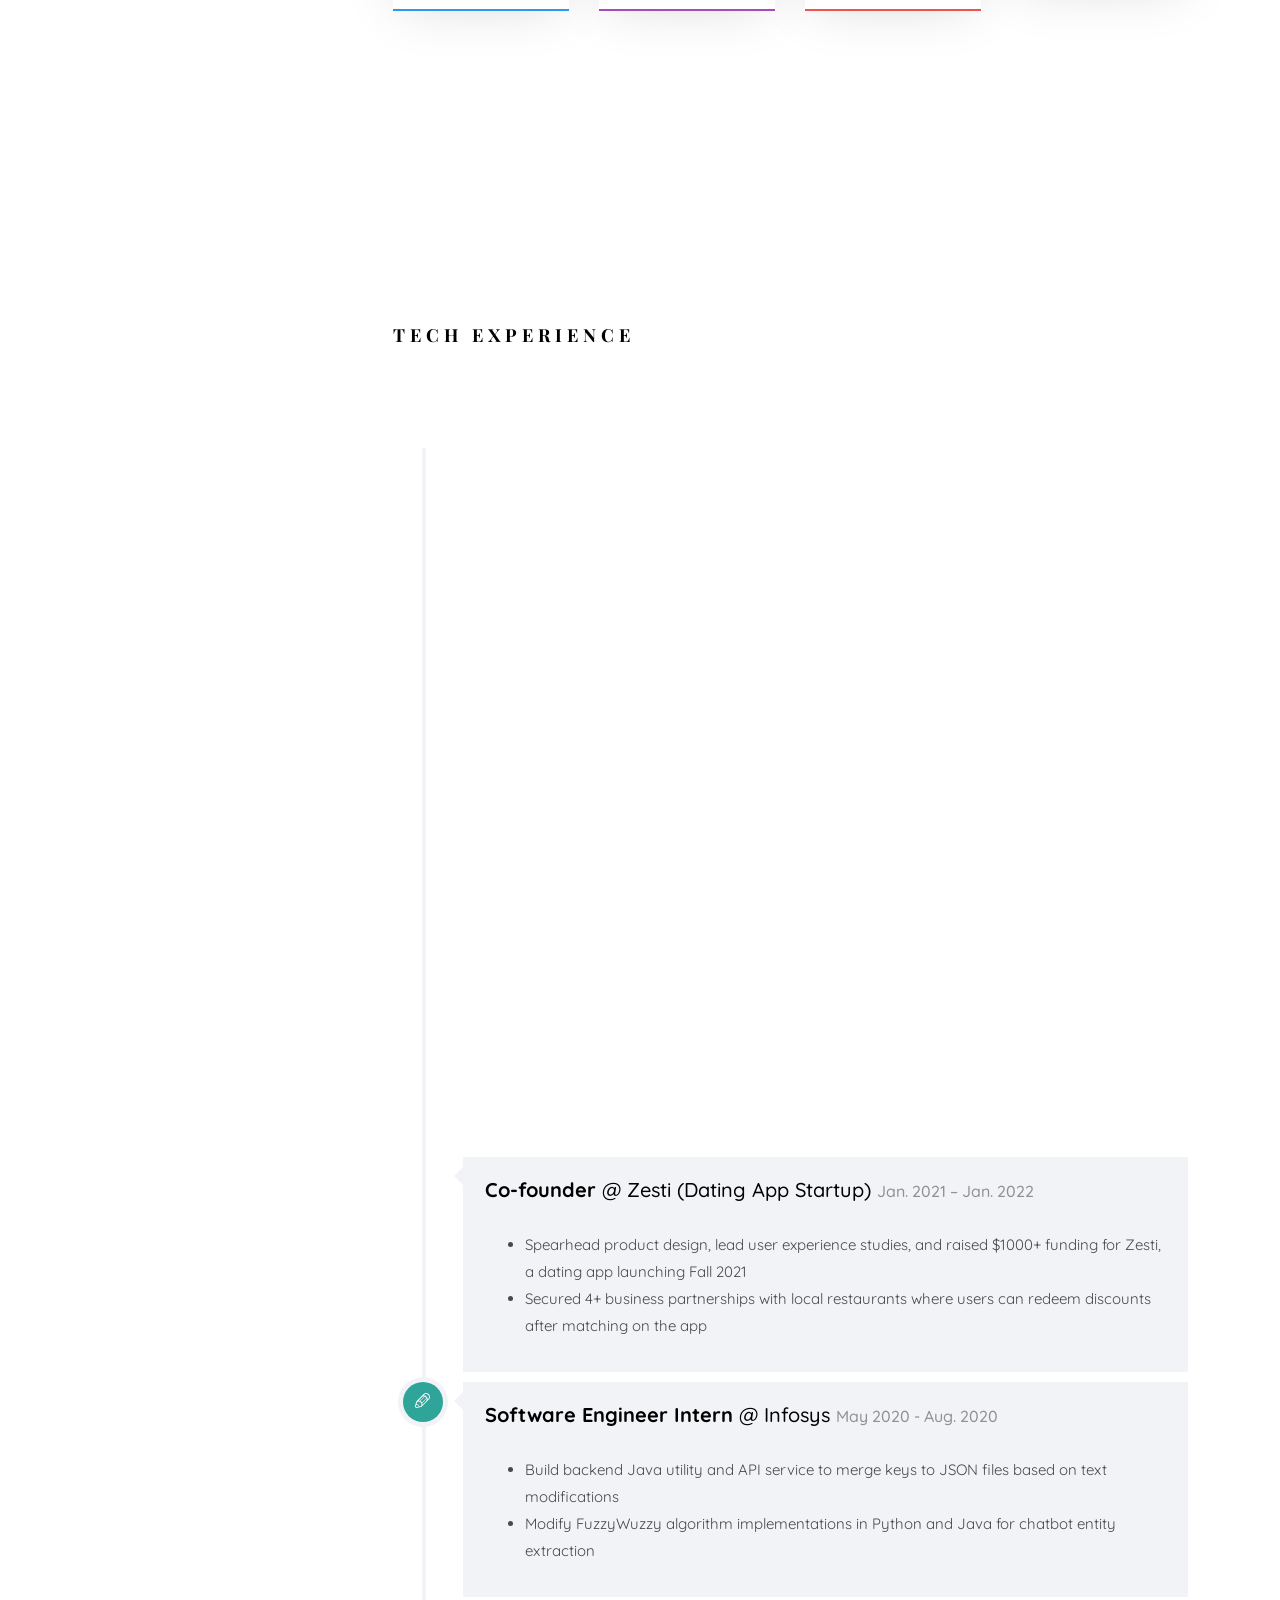
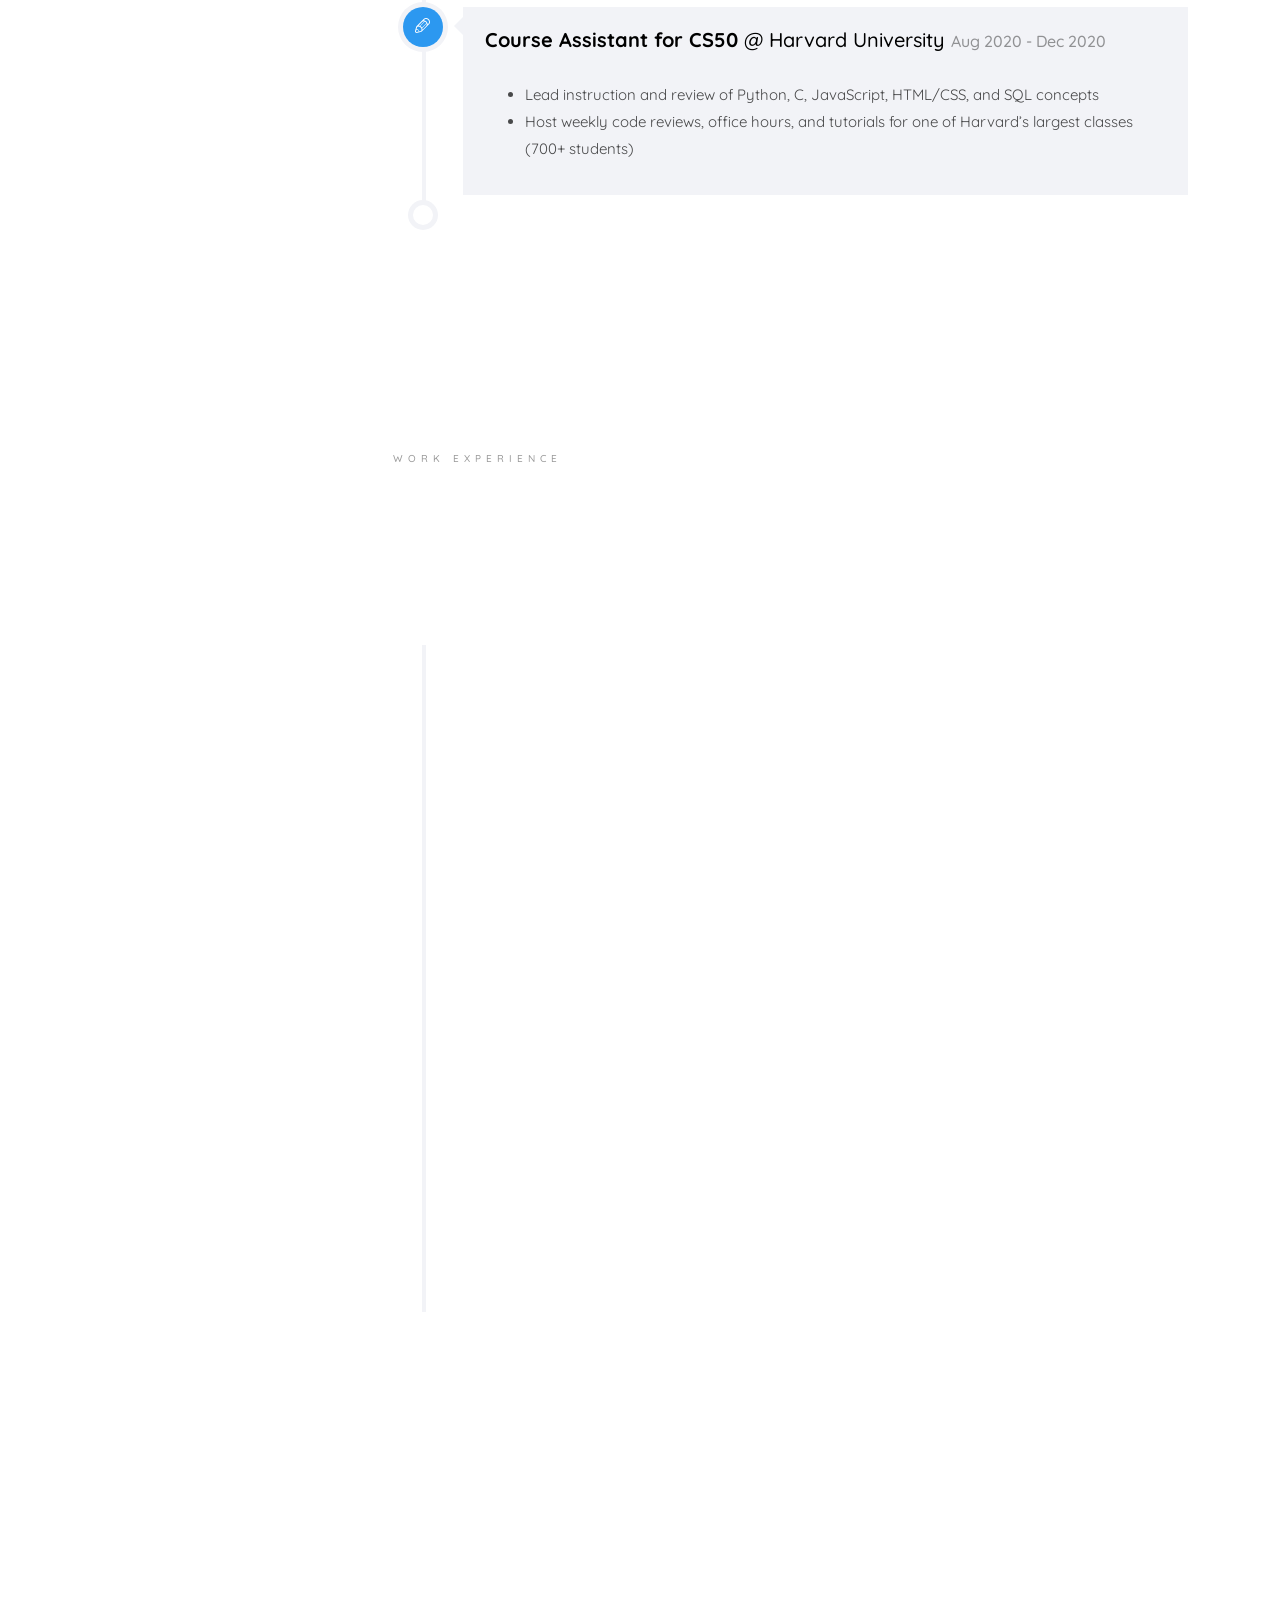
==== commit 2216aec6: "update site" ====
--- a/index.html
+++ b/index.html
@@ -94,7 +94,7 @@
 					   				<div class="slider-text-inner js-fullheight">
 					   					<div class="desc">
 						   					<h1>Hi! <br>I'm Helen.</h1>
-						   					<h2>I'm a Harvard senior, graduating with a BA in Statistics (Honors), a minor in Economics, and a citation in Korean language. </h2>
+						   					<h2>I'm a Product Manager at YouTube, working on AI video creation and eding tools for YouTube Shorts. </h2>
 												<p><a class="btn btn-primary btn-learn" href="./Resume - Helen Pang.pdf" download>Download CV <i class="icon-download4"></i></a></p>
 											</div>
 					   				</div>
@@ -110,7 +110,7 @@
 					   				<div class="slider-text-inner">
 					   					<div class="desc">
 						   					<h1><br>Media &<br>Tech &<br>Data &<br> Leadership</h1>
-												<h2>I am passionate about uplifting Asian and Asian-American perspectives. I apply quantitative methods to tangible fields: technology, product management, and statistics. Breaking into entertainment.</h2>
+												<h2>I am passionate about video creation and storytelling. I apply quantitative methods to tangible fields: technology, product management, and statistics. I care about uplifting Asian and Asian-American perspectives.</h2>
 												<p><a class="btn btn-primary btn-learn" href="#portfolio" >View Portfolio <i class="icon-briefcase3"></i></a></p>
 											</div>
 					   				</div>
@@ -131,7 +131,7 @@
 									<div class="about-desc">
 										<span class="heading-meta">Who Am I?</span>
 										<h2 class="colorlib-heading">About Me</h2>
-										<p>I am currently working in tech, having interned at Google and Amazon in software engineering, and starting full time as an Associate Product Manager at Google in August 2023. I'm also incredibly passionate about Asian and female representation across all sectors, especially in media and entertainment. I’m always thinking of ways to leverage my technical skillset in the industry. So far, I’ve worked on international unscripted formats with SBS, one of South Korea’s largest broadcasting stations. I’ve also worked in film and TV development at Janet Yang Productions, a production company focused on amplifying AAPI voices. </p>
+										<p>I am currently working at Youtube and having previously been a PM on Google Search, Google Pixel and a SWE intern at Google and Amazon. I'm also incredibly passionate about TV & entertainment. In the past, I’ve worked on international unscripted formats with SBS, one of South Korea’s largest broadcasting stations. I’ve also worked in film and TV development at Janet Yang Productions, a production company focused on amplifying AAPI voices. </p>
 										<p>Feel free to <a href="mailto:hpang@college.harvard.edu">email me</a> or reach me via <a href="https://www.linkedin.com/in/helen-pang" target="_blank">LinkedIn</a>.</p>
 									</div>
 								</div>
@@ -141,25 +141,25 @@
 								<div class="col-md-3 animate-box" data-animate-effect="fadeInLeft">
 									<div class="services color-1">
 										<span class="icon2"><i class="icon-bulb"></i></span>
-										<h3>Entertainment</h3>
+										<h3>Product Management</h3>
 									</div>
 								</div>
 								<div class="col-md-3 animate-box" data-animate-effect="fadeInBottom">
 									<div class="services color-4">
 										<span class="icon2"><i class="icon-phone3"></i></span>
-										<h3>Management</h3>
+										<h3>Software Engineering</h3>
 									</div>
 								</div>
 								<div class="col-md-3 animate-box" data-animate-effect="fadeInRight">
 									<div class="services color-2">
 										<span class="icon2"><i class="icon-globe-outline"></i></span>
-										<h3>Leadership</h3>
+										<h3>Media & Entertainment</h3>
 									</div>
 								</div>
 								<div class="col-md-3 animate-box" data-animate-effect="fadeInTop">
 									<div class="services color-3">
 										<span class="icon2"><i class="icon-data"></i></span>
-										<h3>Software</h3>
+										<h3>Leadership</h3>
 									</div>
 								</div>
 								
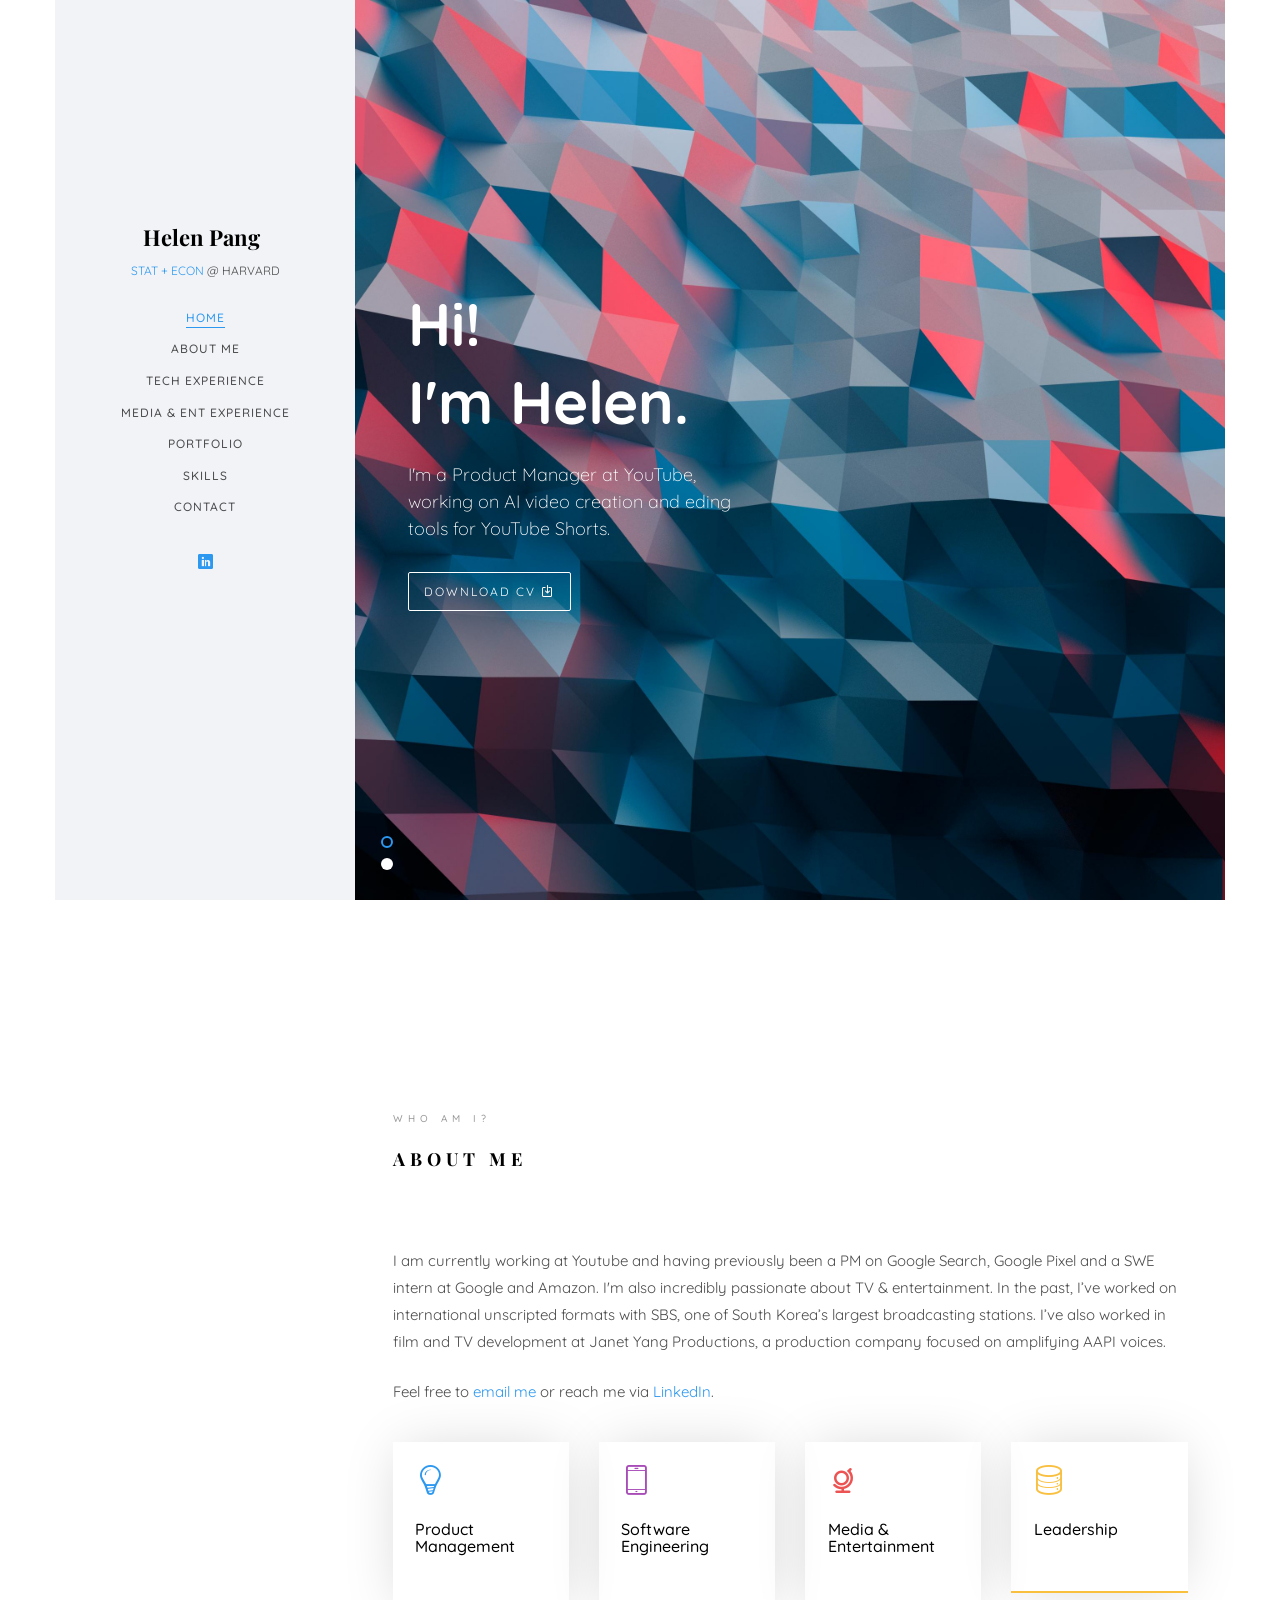
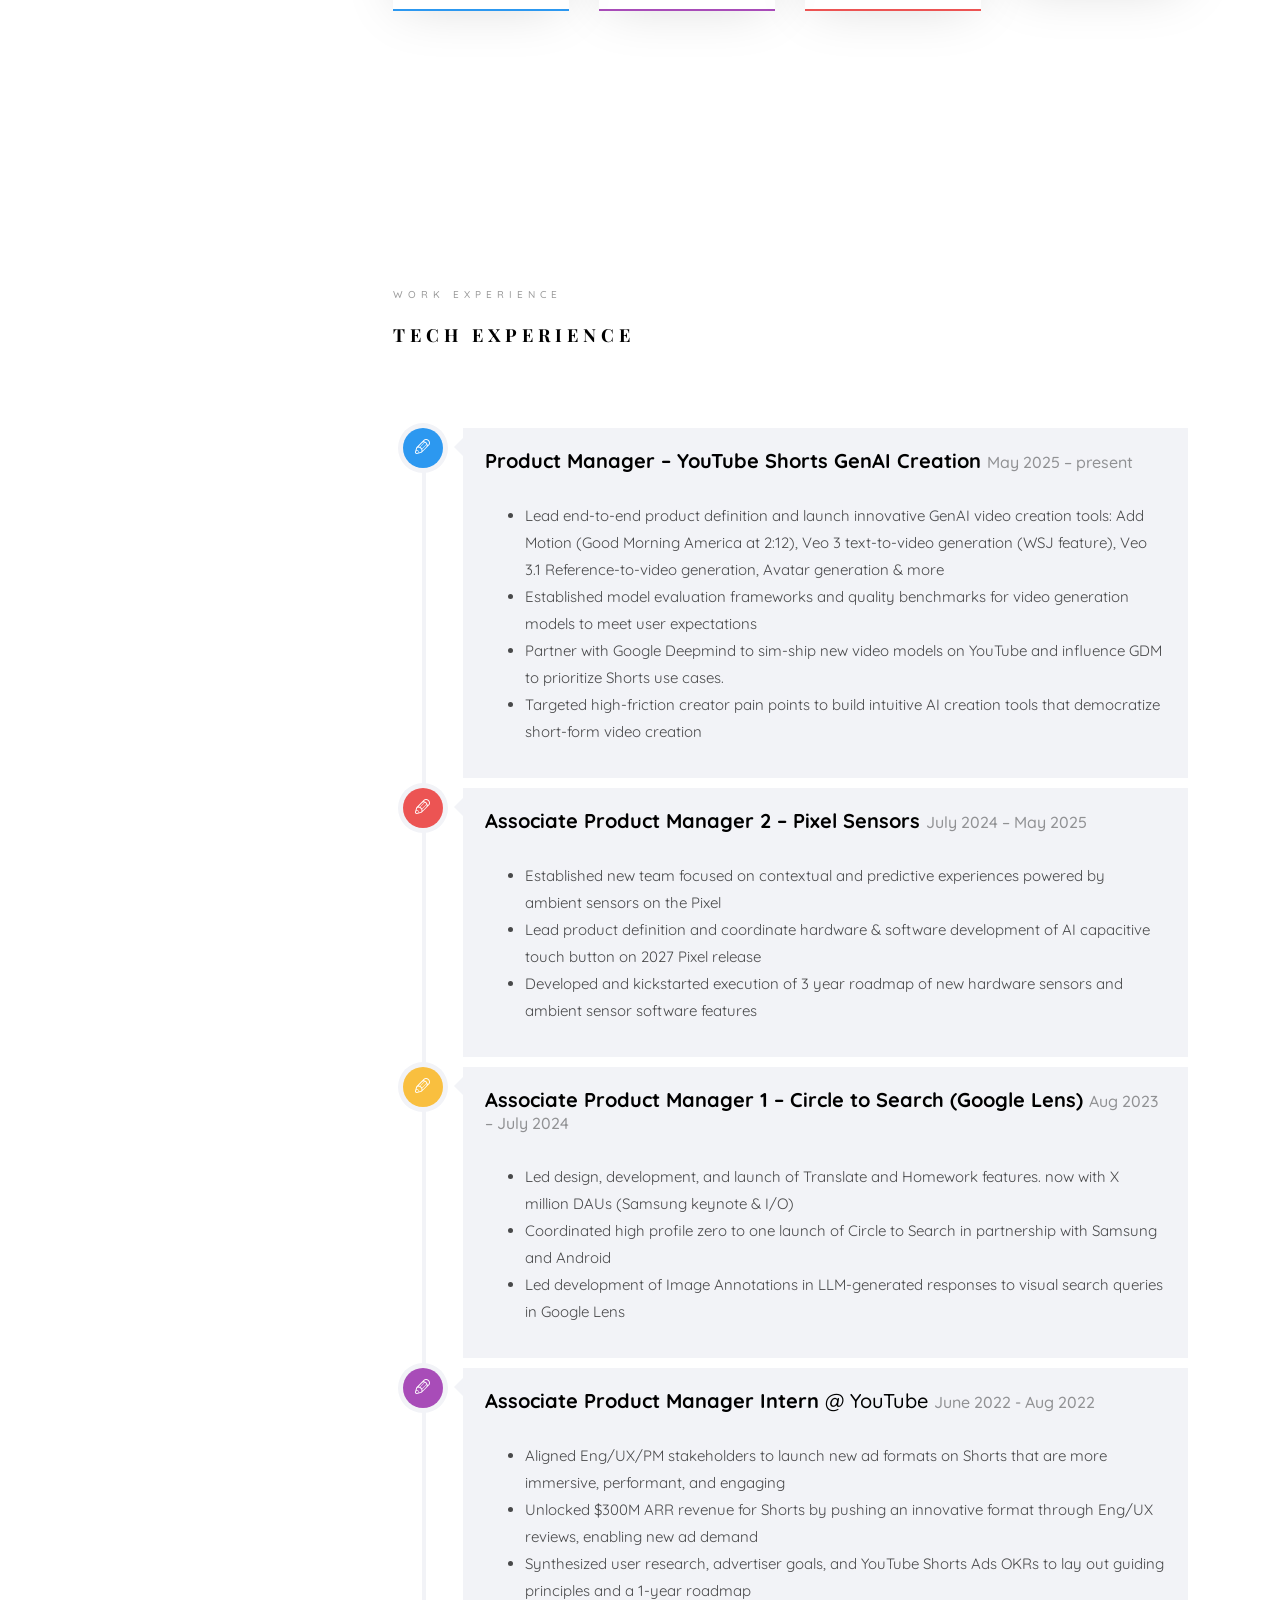
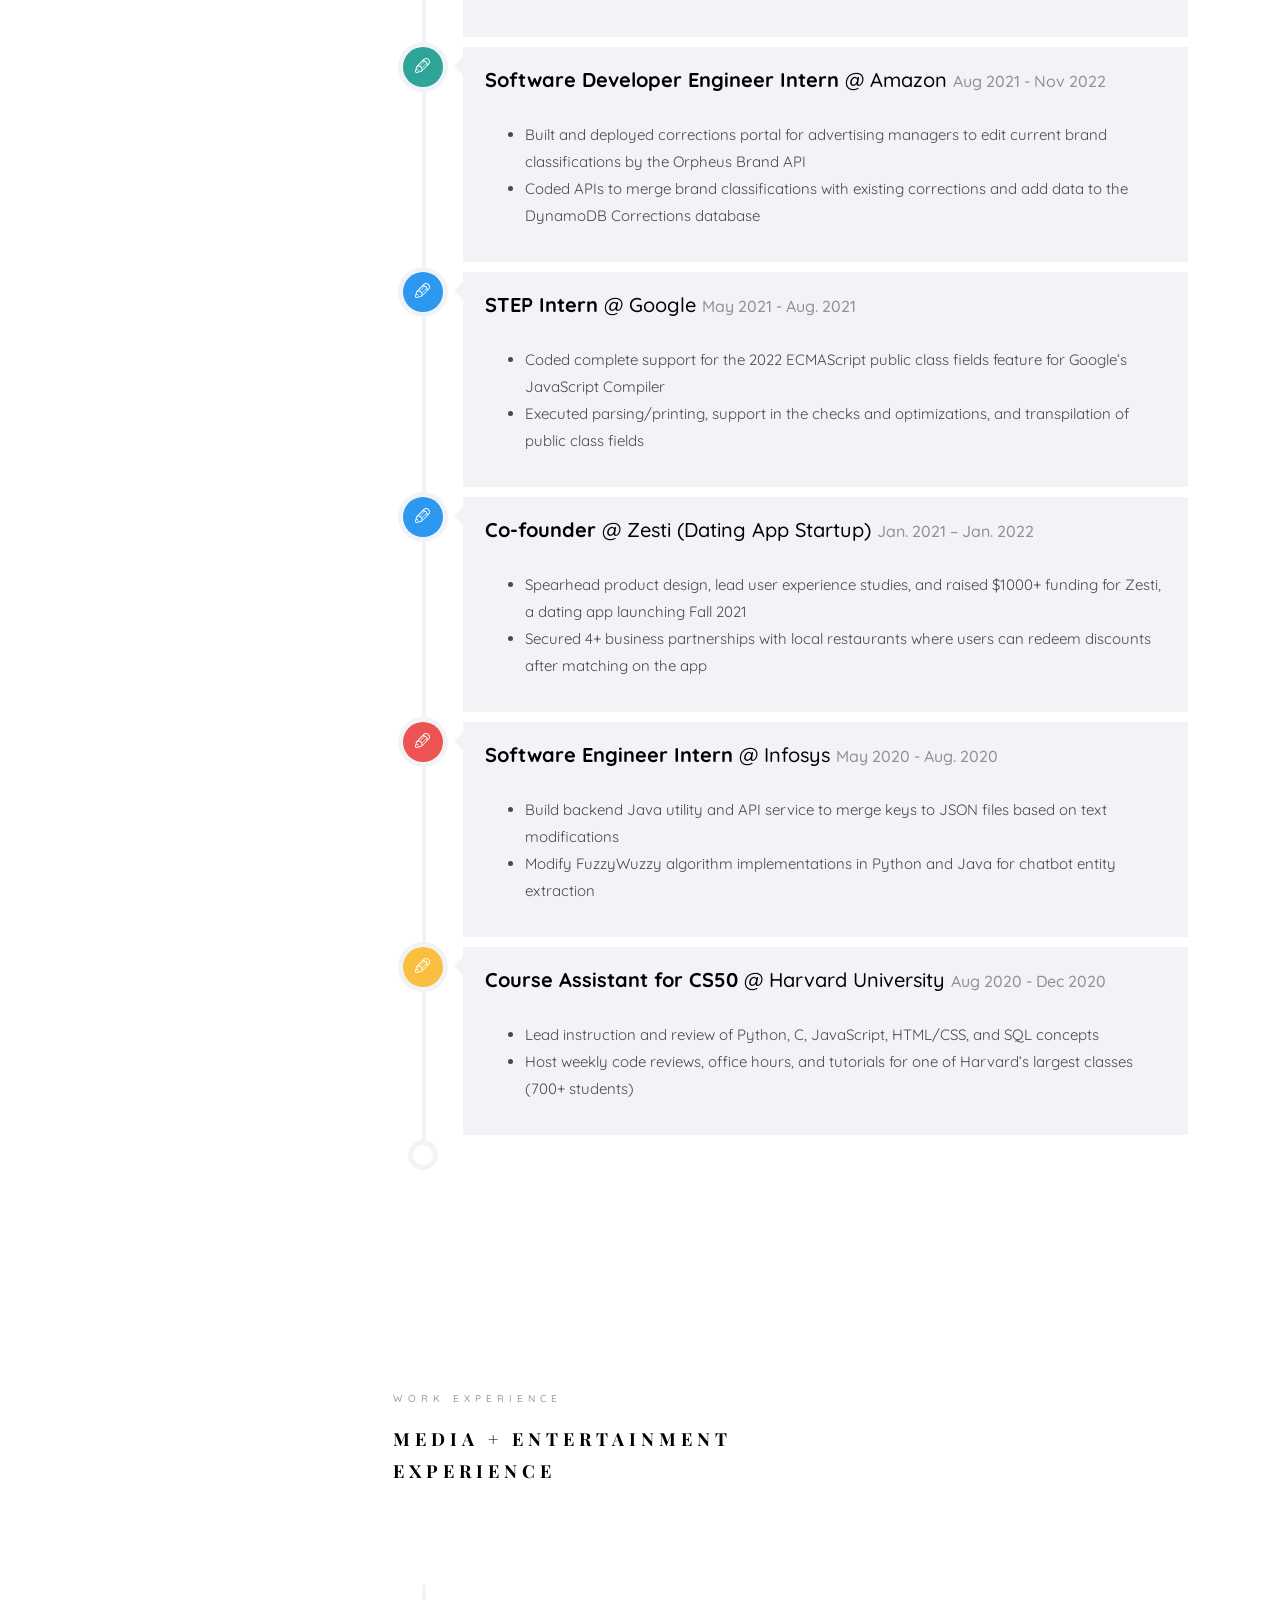
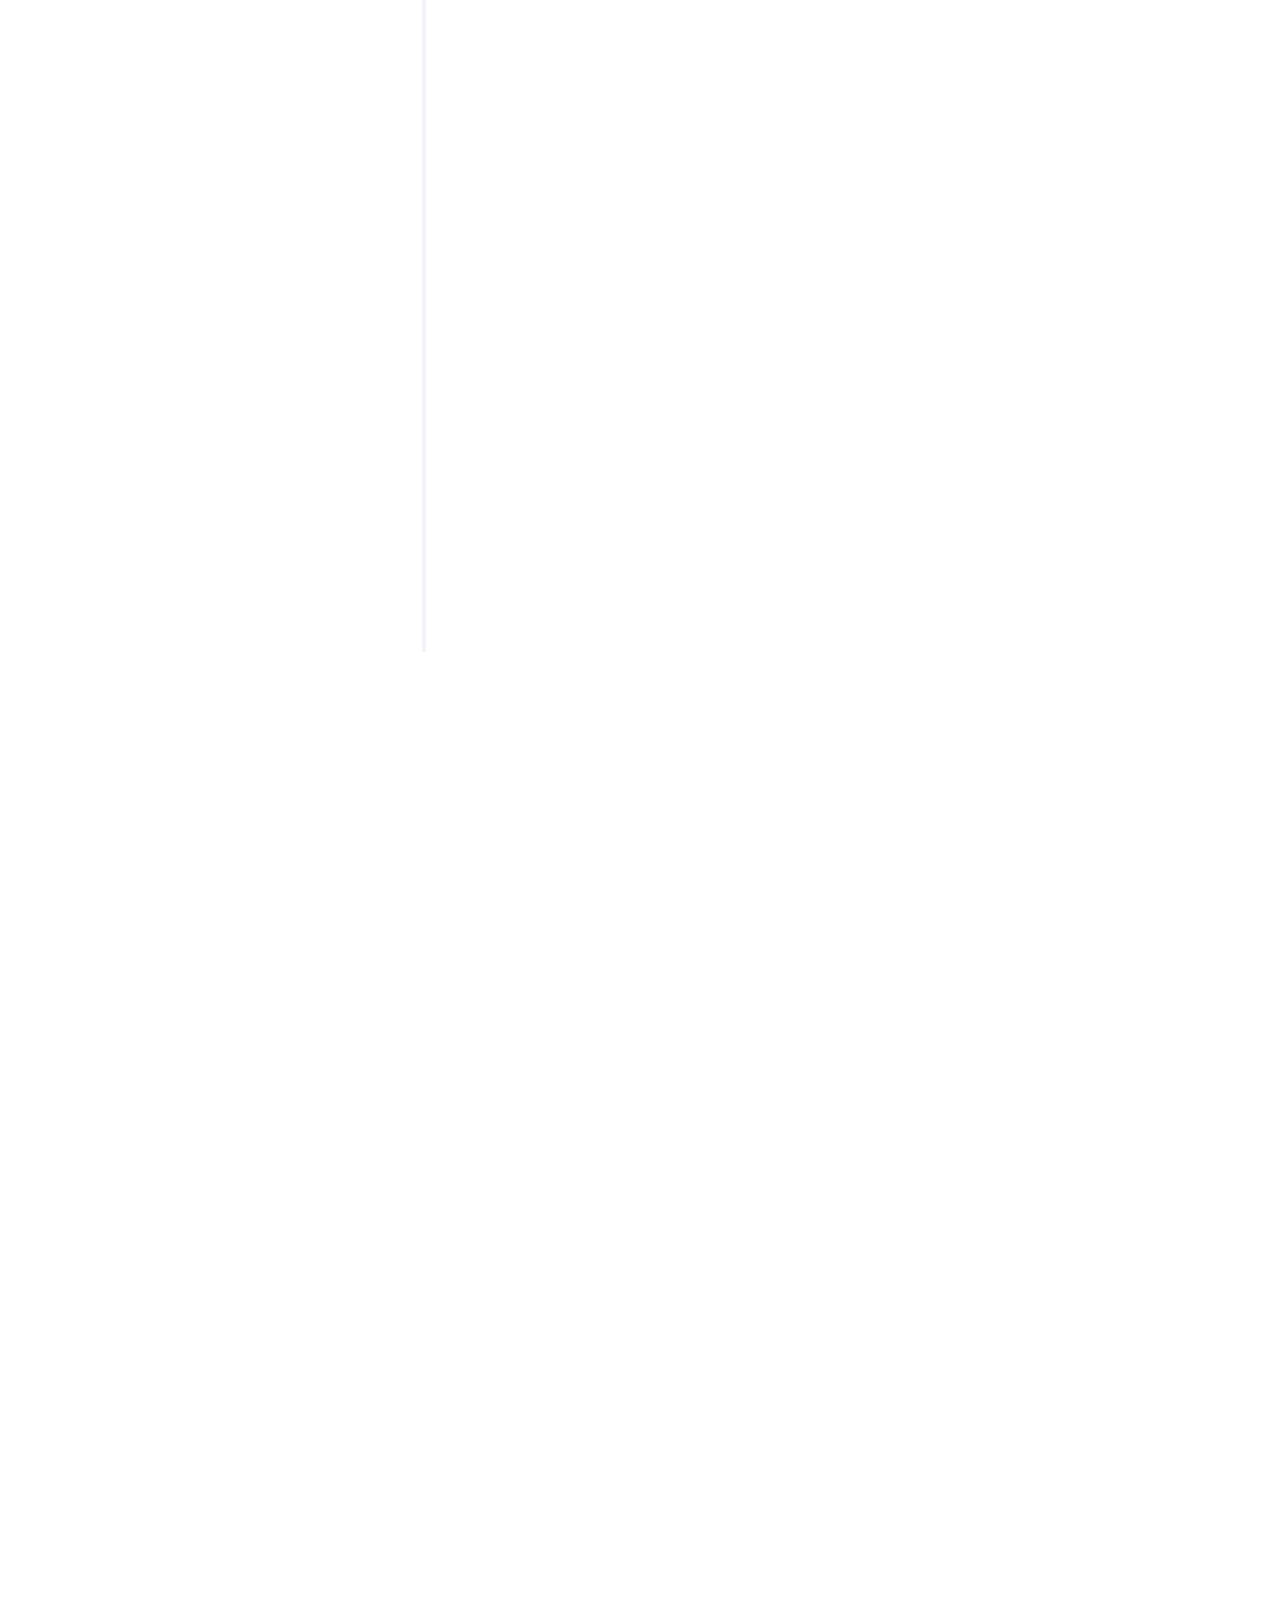
==== commit 0f69cb5d: "update site2" ====
--- a/index.html
+++ b/index.html
@@ -181,46 +181,84 @@
 				         <div class="timeline-centered">
 							 	<article class="timeline-entry animate-box" data-animate-effect="fadeInLeft">
 									<div class="timeline-entry-inner">
-
 										<div class="timeline-icon color-1">
 												<i class="icon-pen2"></i>
 										</div>
-
+										<div class="timeline-label">
+												<h2><a href="#"><strong>Product Manager – YouTube Shorts GenAI Creation</strong></a> <span>May 2025 – present</span></h2>
+												<ul>
+													<li>Lead end-to-end product definition and launch innovative GenAI video creation tools: Add Motion (Good Morning America at 2:12), Veo 3 text-to-video generation (WSJ feature), Veo 3.1 Reference-to-video generation, Avatar generation & more</li>
+													<li>Established model evaluation frameworks and quality benchmarks for video generation models to meet user expectations</li>
+													<li>Partner with Google Deepmind to sim-ship new video models on YouTube and influence GDM to prioritize Shorts use cases.</li>
+													<li>Targeted high-friction creator pain points to build intuitive AI creation tools that democratize short-form video creation</li>
+											 	</ul>												 
+										</div>
+									</div>
+								</article>
+								<article class="timeline-entry animate-box" data-animate-effect="fadeInRight">
+									<div class="timeline-entry-inner">
+										<div class="timeline-icon color-2">
+												<i class="icon-pen2"></i>
+										</div>
+										<div class="timeline-label">
+												<h2><a href="#"><strong>Associate Product Manager 2 – Pixel Sensors</strong></a> <span>July 2024 – May 2025</span></h2>
+												<ul>
+													<li>Established new team focused on contextual and predictive experiences powered by ambient sensors on the Pixel</li>
+													<li>Lead product definition and coordinate hardware & software development of AI capacitive touch button on 2027 Pixel release</li>
+													<li>Developed and kickstarted execution of 3 year roadmap of new hardware sensors and ambient sensor software features</li>
+											 	</ul>												 
+										</div>
+									</div>
+								</article>
+								<article class="timeline-entry animate-box" data-animate-effect="fadeInLeft">
+									<div class="timeline-entry-inner">
+										<div class="timeline-icon color-3">
+												<i class="icon-pen2"></i>
+										</div>
+										<div class="timeline-label">
+												<h2><a href="#"><strong>Associate Product Manager 1 – Circle to Search (Google Lens)</strong></a> <span>Aug 2023 – July 2024</span></h2>
+												<ul>
+													<li>Led design, development, and launch of Translate and Homework features. now with X million DAUs (Samsung keynote & I/O)</li>
+													<li>Coordinated high profile zero to one launch of Circle to Search in partnership with Samsung and Android</li>
+													<li>Led development of Image Annotations in LLM-generated responses to visual search queries in Google Lens</li>
+											 	</ul>												 
+										</div>
+									</div>
+								</article>
+								<article class="timeline-entry animate-box" data-animate-effect="fadeInRight">
+									<div class="timeline-entry-inner">
+										<div class="timeline-icon color-4">
+												<i class="icon-pen2"></i>
+										</div>
 										<div class="timeline-label">
 												<h2><a href="#"><strong>Associate Product Manager Intern </strong> @ YouTube</a> <span> June 2022 - Aug 2022</span></h2>
 												<ul>
 													<li>Aligned Eng/UX/PM stakeholders to launch new ad formats on Shorts that are more immersive, performant, and engaging</li>
 													<li>Unlocked $300M ARR revenue for Shorts by pushing an innovative format through Eng/UX reviews, enabling new ad demand</li>
 													<li>Synthesized user research, advertiser goals, and YouTube Shorts Ads OKRs to lay out guiding principles and a 1-year roadmap</li>
-
 											 	</ul>												 
 										</div>
 									</div>
 								</article>
-								<article class="timeline-entry animate-box" data-animate-effect="fadeInRight">
-									<div class="timeline-entry-inner">
-
-										<div class="timeline-icon color-2">
+								<article class="timeline-entry animate-box" data-animate-effect="fadeInLeft">
+									<div class="timeline-entry-inner">
+										<div class="timeline-icon color-5">
 												<i class="icon-pen2"></i>
 										</div>
-
 										<div class="timeline-label">
 												<h2><a href="#"><strong>Software Developer Engineer Intern</strong> @ Amazon</a> <span> Aug 2021 - Nov 2022</span></h2>
 												<ul>
 													<li>Built and deployed corrections portal for advertising managers to edit current brand classifications by the Orpheus Brand API</li>
 													<li>Coded APIs to merge brand classifications with existing corrections and add data to the DynamoDB Corrections database</li>
-
 											 	</ul>												 
 										</div>
 									</div>
 								</article>
-								<article class="timeline-entry animate-box" data-animate-effect="fadeInLeft">
-									<div class="timeline-entry-inner">
-
-										<div class="timeline-icon color-3">
+								<article class="timeline-entry animate-box" data-animate-effect="fadeInRight">
+									<div class="timeline-entry-inner">
+										<div class="timeline-icon color-6">
 												<i class="icon-pen2"></i>
 										</div>
-
 										<div class="timeline-label">
 												<h2><a href="#"><strong>STEP Intern</strong> @ Google</a> <span> May 2021 - Aug. 2021</span></h2>
 												<ul>
@@ -230,9 +268,9 @@
 										</div>
 									</div>
 								</article>
-								<article class="timeline-entry animate-box" data-animate-effect="fadeInRight">
+								<article class="timeline-entry animate-box" data-animate-effect="fadeInLeft">
 										<div class="timeline-entry-inner">
-											 <div class="timeline-icon color-4">
+											 <div class="timeline-icon color-1">
 													<i class="icon-pen2"></i>
 											 </div>
 											 <div class="timeline-label">
@@ -245,13 +283,11 @@
 											 </div>
 										</div>
 								</article>
-									<article class="timeline-entry animate-box" data-animate-effect="fadeInLeft">
+									<article class="timeline-entry animate-box" data-animate-effect="fadeInRight">
 										<div class="timeline-entry-inner">
-
-											 <div class="timeline-icon color-5">
+											 <div class="timeline-icon color-2">
 													<i class="icon-pen2"></i>
 											 </div>
-
 											 <div class="timeline-label">
 													<h2><a href="#"><strong>Software Engineer Intern</strong> @ Infosys</a> <span> May 2020 - Aug. 2020</span></h2>
 													<ul>
@@ -261,10 +297,9 @@
 											</div>
 										</div>
 								 	</article>
-					       
-							<article class="timeline-entry animate-box" data-animate-effect="fadeInRight">
-									<div class="timeline-entry-inner">
-										 <div class="timeline-icon color-6">
+							<article class="timeline-entry animate-box" data-animate-effect="fadeInLeft">
+									<div class="timeline-entry-inner">
+										 <div class="timeline-icon color-3">
 												<i class="icon-pen2"></i>
 										 </div>
 										 <div class="timeline-label">
